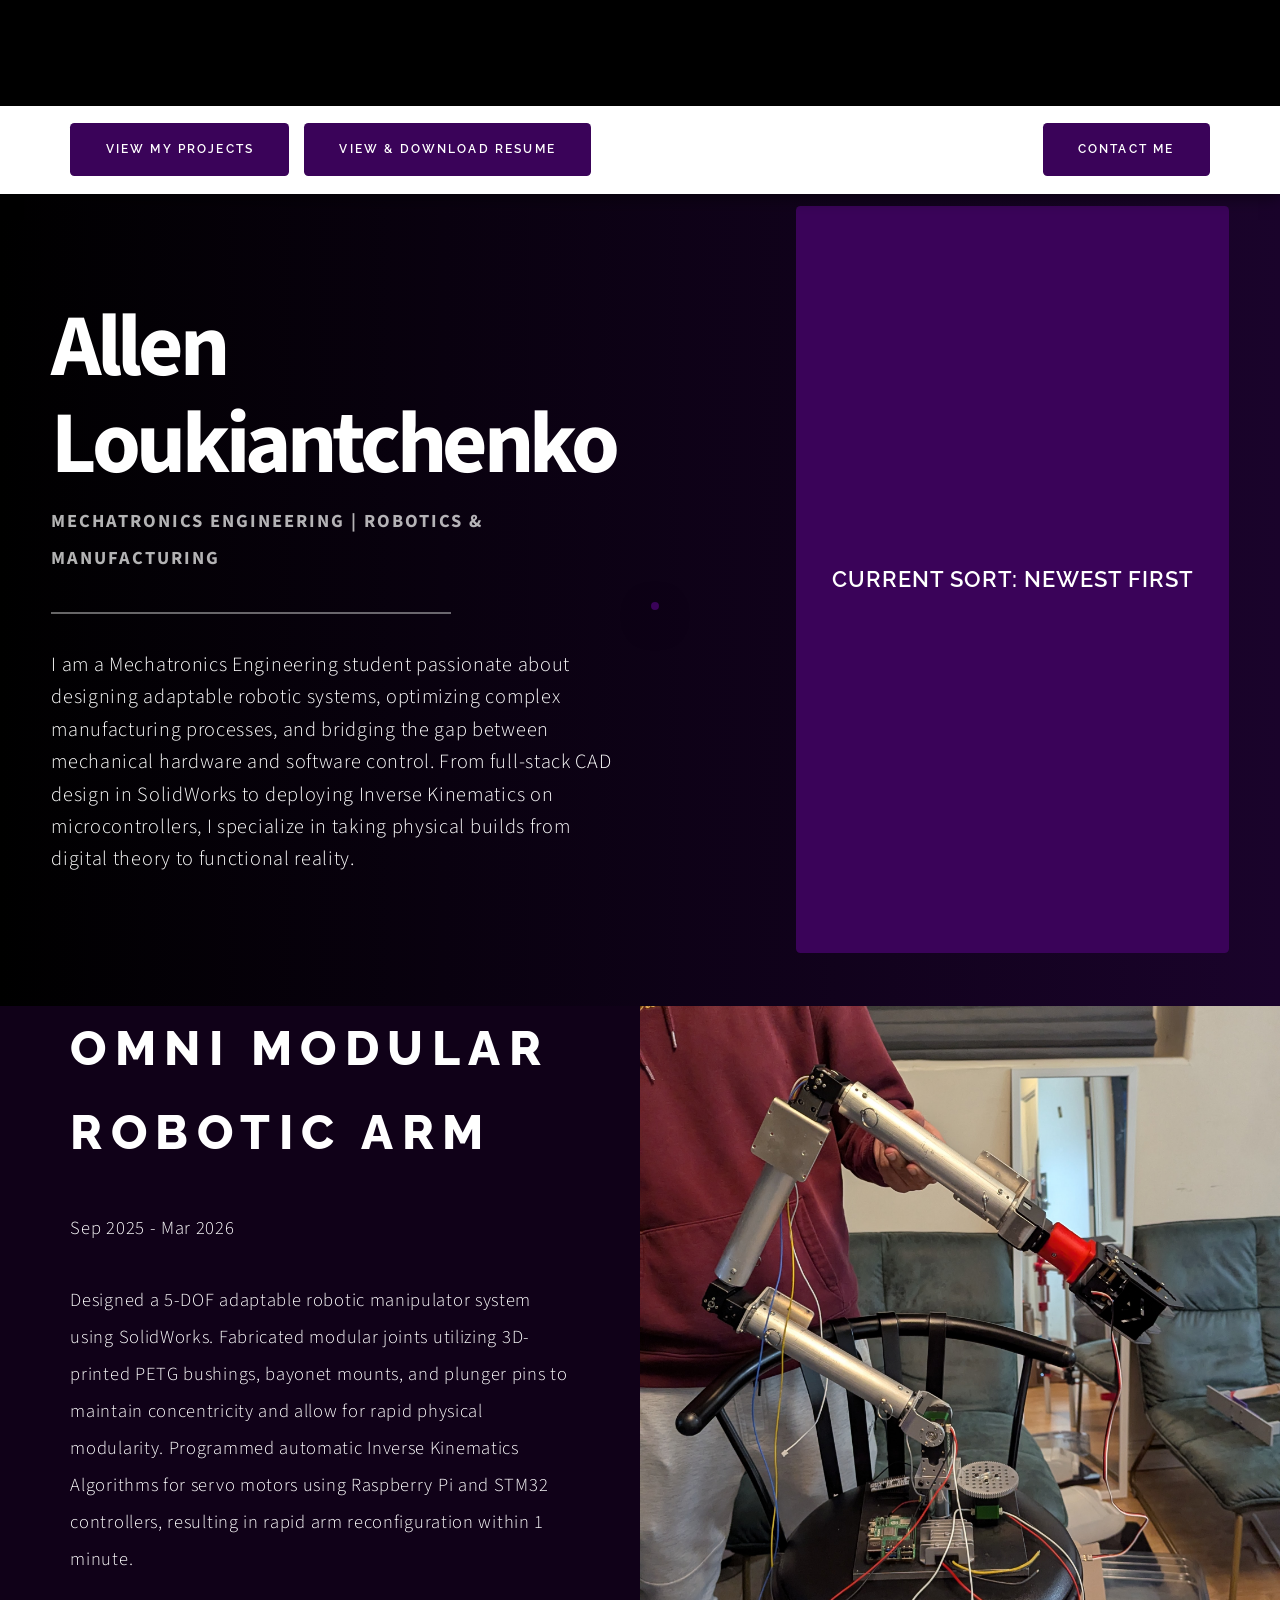
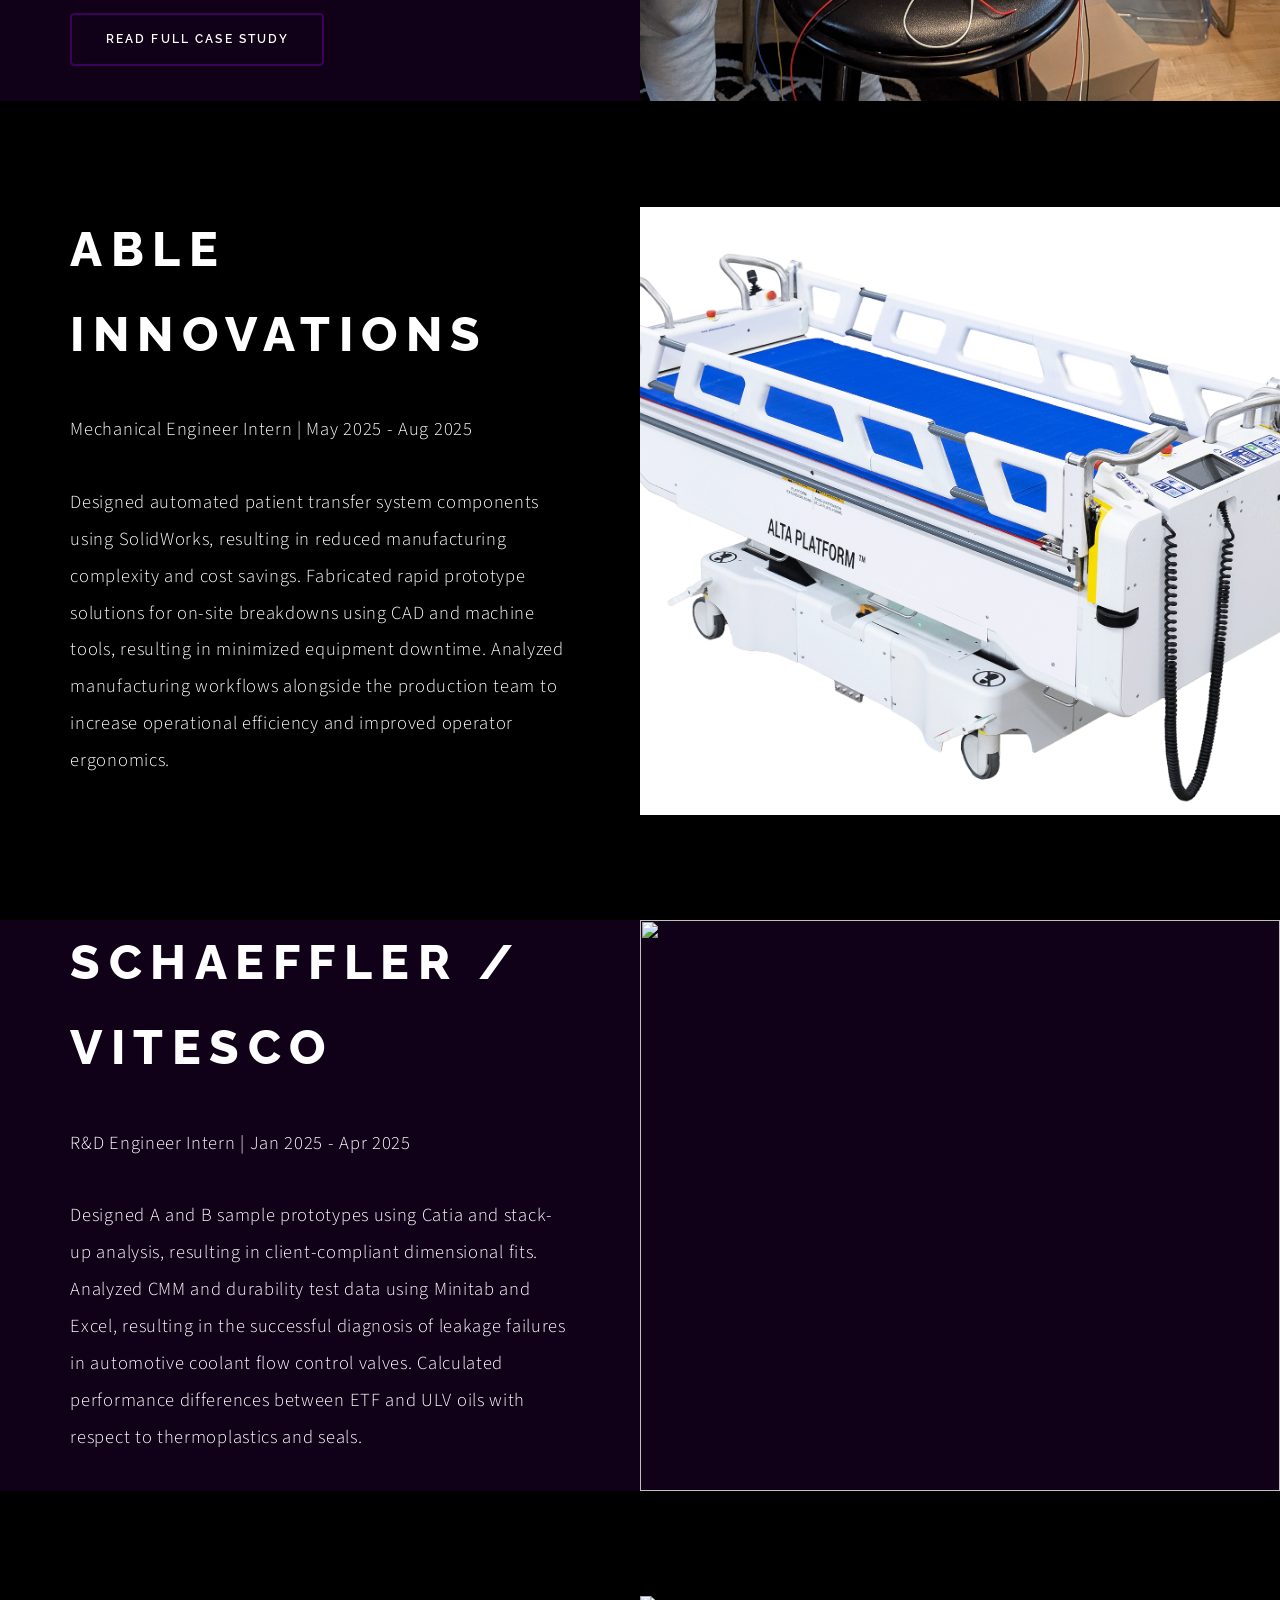
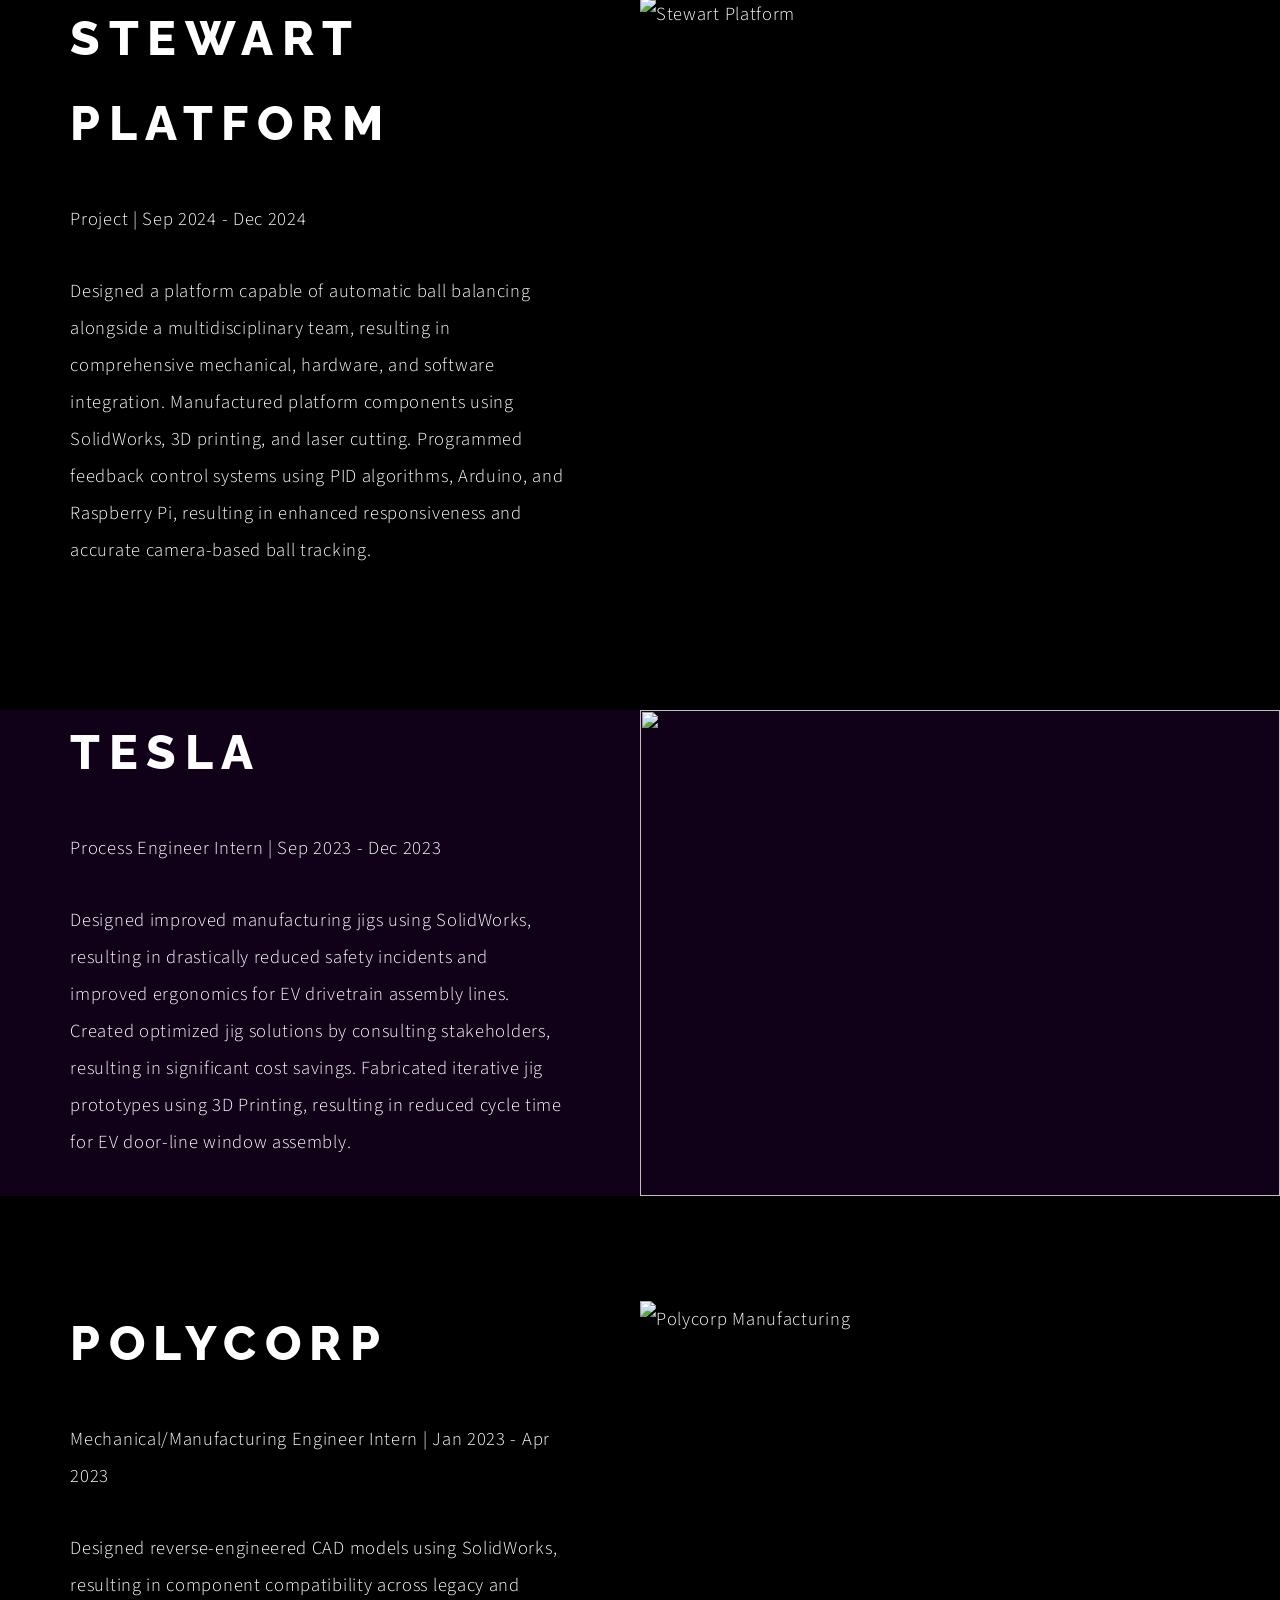
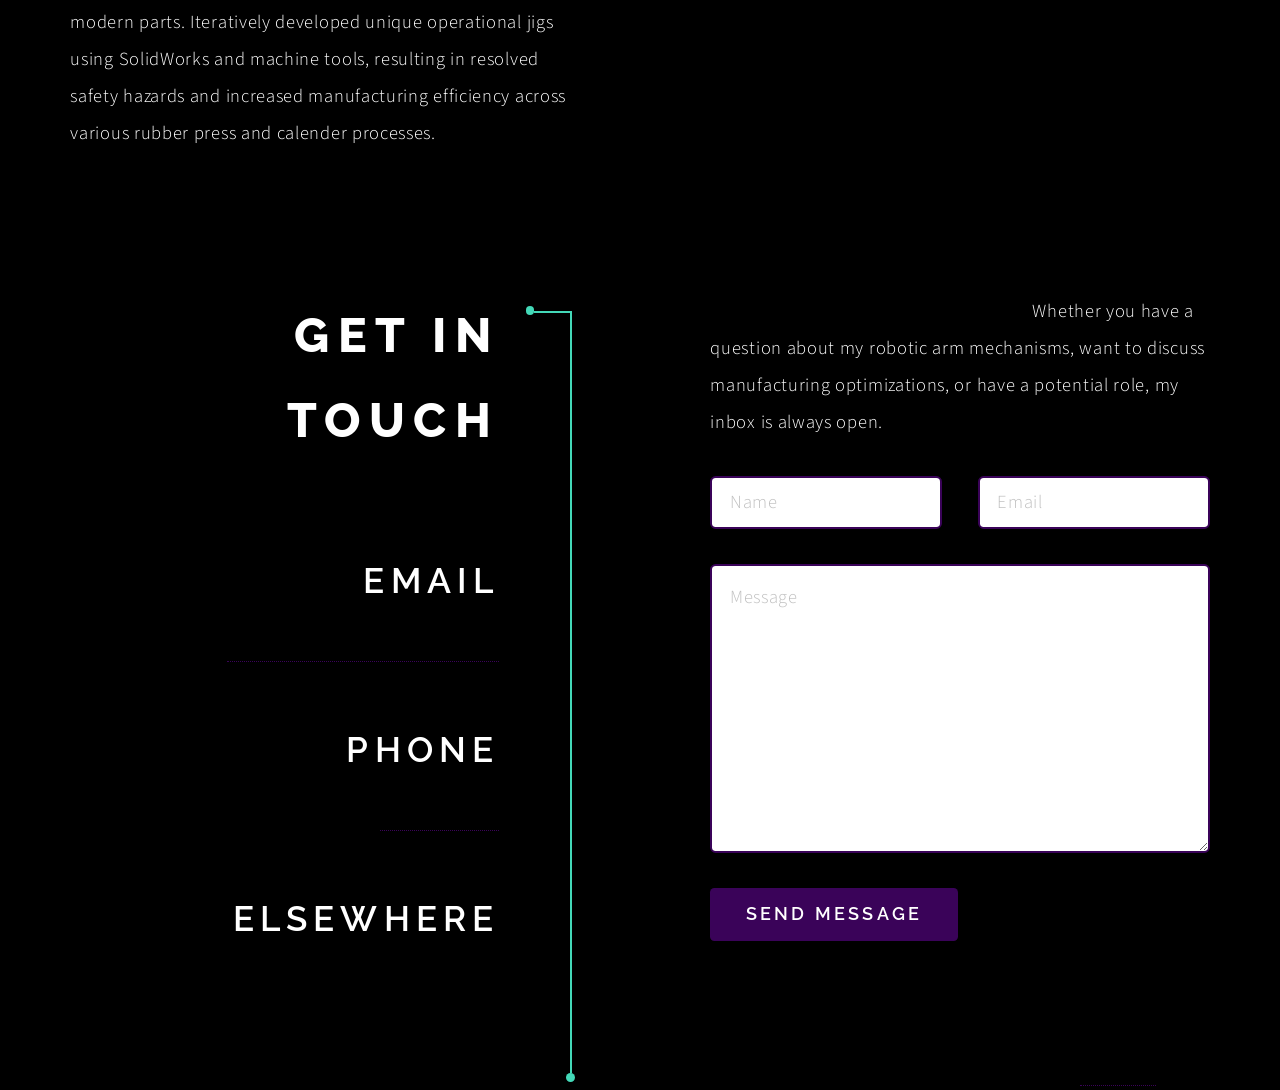
==== index.html @ c9f601cc "Made resume viewer fullscreen and centered" ====
<!DOCTYPE HTML>
<!--
    Paradigm Shift by HTML5 UP
    html5up.net | @ajlkn
    Free for personal and commercial use under the CCA 3.0 license (html5up.net/license)
-->
<html>
    <head>
        <title>Allen Loukiantchenko | Portfolio</title>
        <meta charset="utf-8" />
        <meta name="viewport" content="width=device-width, initial-scale=1, user-scalable=no" />
        <meta name="description" content="" />
        <meta name="keywords" content="" />
        <link rel="stylesheet" href="assets/css/main.css" />
    <style>
    /* =========================================
       CUSTOM BLACK & DARK PURPLE THEME OVERRIDE
       ========================================= */
    
    /* 1. Base Backgrounds & Nuke Global Margins (Fixes the Black Bar) */
    html, body { margin: 0 !important; padding: 0 !important; background-color: #000000 !important; color: #ffffff !important; }
    #wrapper { padding: 0 !important; margin: 0 !important; background-color: transparent !important; }
    
    /* 2. Alternating Section Backgrounds */
    .spotlight.style1, .spotlight.style3, .wrapper.style1 { background-color: #100118 !important; }
    .spotlight.style2, .spotlight.style4, .wrapper.style2 { background-color: #000000 !important; }
    
    /* 3. Text Colors */
    h1, h2, h3, h4, h5, h6, p, span { color: #ffffff !important; }
    
    /* 4. Button & Accent Colors */
    input[type="submit"].primary, button.primary, .button.primary {
        background-color: #3a0359 !important; 
        color: #ffffff !important;
        box-shadow: none !important;
        border-radius: 0.25rem !important;
    }
    .button.primary:hover { background-color: #550580 !important; }
    .button { box-shadow: inset 0 0 0 2px #3a0359 !important; color: #ffffff !important; border-radius: 0.25rem !important; }
    .button:hover { background-color: rgba(58, 3, 89, 0.2) !important; }

    /* 5. Layout and sizing updates */
    html { font-size: 110% !important; }
    body, input, select, textarea { font-size: 1.05rem !important; }
    h1 { font-size: 5rem !important; line-height: 1.1 !important; margin-bottom: 0.5rem !important; }
    h2 { font-size: 2.75rem !important; }
    h3 { font-size: 2rem !important; }

    /* =========================================
       6. THE TEAL LINE NUKE
       ========================================= */
    /* This completely disables the template's hidden grid lines and accent borders */
    *, *::before, *::after { border-color: #3a0359 !important; }
    body::before, body::after, #wrapper::before, #wrapper::after, .intro-wrapper::before, .intro-wrapper::after, .spotlight::before, .spotlight::after { 
        display: none !important; 
        content: none !important; 
    }

    /* =========================================
       7. TOP NAVIGATION BAR
       ========================================= */
    .top-nav {
        position: absolute;
        top: 0 !important;
        left: 0;
        width: 100%;
        background-color: #ffffff !important;
        display: flex;
        justify-content: space-between;
        align-items: center;
        padding: 1rem 4rem;
        z-index: 1000;
        box-shadow: 0 4px 15px rgba(0,0,0,0.5);
    }
    .top-nav .nav-left { display: flex; gap: 15px; }

    /* =========================================
       8. TWO-COLUMN INTRO LAYOUT
       ========================================= */
    .intro-wrapper {
        background: linear-gradient(to right, #000000 0%, #1a032b 100%) !important;
        width: 100%;
        min-height: 100vh;
        display: flex;
        flex-direction: column;
        padding-top: 100px; /* Offsets for the top nav bar */
        position: relative;
    }

    /* Central Container limiting max width */
    .intro-content-row {
        display: flex;
        flex-direction: row;
        width: 100%;
        max-width: 1600px; /* Expanded slightly to give the new image room to breathe */
        margin: 0 auto;
        padding: 4rem 0; /* Vertical breathing room */
        align-items: center;
        justify-content: space-between;
        flex-grow: 1;
    }

    /* Left Side: Text Elements */
    .intro-text {
        flex: 1.2;
        display: flex;
        flex-direction: column;
        align-items: flex-start;
        text-align: left;
        padding-left: 8%; /* Pushes text inward from the left screen edge */
        padding-right: 2rem;
    }
    
    .intro-text .subtitle {
        color: rgba(255, 255, 255, 0.7) !important;
        font-weight: bold;
        letter-spacing: 2px;
        text-transform: uppercase;
        margin-bottom: 2rem;
    }

    .intro-separator {
        width: 100%;
        max-width: 400px;
        border: 0;
        border-top: 2px solid rgba(255, 255, 255, 0.4) !important;
        margin: 0 0 2rem 0;
    }

    .about-blurb {
        color: rgba(255, 255, 255, 0.9) !important;
        font-size: 1.15rem !important;
        line-height: 1.6 !important;
    }

    /* Right Side: Profile Picture */
    .intro-image {
        flex: 1;
        display: flex;
        justify-content: flex-end; /* Anchors the image to the right */
        align-items: center;
        padding-right: 8%; /* Mirrors the text's left padding perfectly */
    }
    
    .intro-image img {
        width: 100%;
        max-width: 460px; /* Increased by ~33% */
        border-radius: 0.25rem !important; /* Matches button corners exactly */
        border: 4px solid #3a0359;
        box-shadow: 0 10px 30px rgba(0,0,0,0.6);
        object-fit: cover;
        aspect-ratio: 1/1; /* Forces the image to crop perfectly square */
    }

    /* Sort Button Container */
    .sort-container {
        display: flex;
        justify-content: flex-end; /* Pushes the button to the right */
        width: 100%;
        max-width: 1600px;
        margin: 0 auto;
        padding: 0 8% 3rem 0; /* Matches the image's 8% right margin to align it vertically */
    }

    /* =========================================
       9. PROJECT IMAGE CONSTRAINT ENGINE
       ========================================= */
    .spotlight.project-item { display: flex !important; align-items: stretch !important; }
    .spotlight.project-item .content {
        flex: 1 1 50% !important; 
        display: flex !important;
        flex-direction: column !important;
        justify-content: center !important;
    }
    .spotlight.project-item .image {
        flex: 1 1 50% !important; 
        position: relative !important;
        padding: 0 !important;
        margin: 0 !important;
    }
    .spotlight.project-item .image img {
        position: absolute !important;
        top: 0 !important;
        left: 0 !important;
        width: 100% !important;
        height: 100% !important;
        object-fit: cover !important; 
        border-radius: 0 !important;
    }

    /* Adjust for mobile screens */
    @media screen and (max-width: 980px) {
        .top-nav { position: relative; flex-direction: column; padding: 1.5rem; gap: 15px; text-align: center;}
        .top-nav .nav-left { flex-direction: column; width: 100%; }
        .top-nav .button { width: 100%; text-align: center; }
        
        .intro-wrapper { padding-top: 20px; }
        .intro-content-row { flex-direction: column; text-align: center; padding: 2rem 5%; }
        .intro-text { align-items: center; text-align: center; padding-left: 0; padding-right: 0; margin-bottom: 3rem; }
        .intro-separator { margin: 0 auto 2rem auto; }
        
        .intro-image { justify-content: center; padding-right: 0; }
        .intro-image img { max-width: 300px; } /* Scales down for mobile */
        
        .sort-container { justify-content: center; padding: 0 0 3rem 0; }
        
        .spotlight.project-item { flex-direction: column !important; }
        .spotlight.project-item .image { min-height: 350px !important; }
    }
</style>
    </head>
    <body class="is-preload">

        <!-- Wrapper -->
            <div id="wrapper">

<!-- ==============================================
     TOP NAVIGATION BAR
     ============================================== -->
    <nav class="top-nav">
        <div class="nav-left">
            <a href="#projects" class="button primary scrolly">View My Projects</a>
            <a href="resume.html" class="button primary">View & Download Resume</a>
        </div>
        <div class="nav-right">
            <a href="#contact" class="button primary scrolly">Contact Me</a>
        </div>
    </nav>

<!-- ==============================================
     UNIFIED INTRO SECTION (2-Column Layout)
     ============================================== -->
    <section class="intro-wrapper">
        <div class="intro-content-row">
            
            <!-- Left Column: Text -->
            <div class="intro-text">
                <header>
                    <!-- Stacked names for a cleaner, block-like layout on the left -->
                    <h1><span class="name-first">Allen</span><br><span class="name-last">Loukiantchenko</span></h1>
                    <p class="subtitle">Mechatronics Engineering | Robotics & Manufacturing</p>
                </header>

                <hr class="intro-separator" />

                <div class="about-blurb">
                    <p>I am a Mechatronics Engineering student passionate about designing adaptable robotic systems, optimizing complex manufacturing processes, and bridging the gap between mechanical hardware and software control. From full-stack CAD design in SolidWorks to deploying Inverse Kinematics on microcontrollers, I specialize in taking physical builds from digital theory to functional reality.</p>
                </div>
            </div>

            <!-- Right Column: Picture -->
            <div class="intro-image">
                <!-- IMPORTANT: Rename "profile_picture.jpg" to match your actual file name! -->
                <img src="images/profile_picture.jpg" alt="Allen Loukiantchenko" />
            </div>

        </div>

        <!-- Sort Button Container (Now pushed to the bottom right) -->
        <div class="sort-container">
            <button id="sort-btn" class="button primary" style="font-size: 1.25rem !important; padding: 0.75rem 2rem !important; height: auto !important; line-height: 1.5 !important; letter-spacing: 1px;">Current Sort: Newest First</button>
        </div>
    </section>

<!-- ==============================================
     PROJECT LIST SECTION (All Resume Content Included)
     ============================================== -->
<div id="projects"> 

    <!-- 1. OMNI Capstone Project -->
    <section class="spotlight style1 orient-right content-align-left image-position-center onscroll-image-fade-in project-item">
        <div class="content">
            <h2>OMNI Modular Robotic Arm</h2>
            <p>Sep 2025 - Mar 2026</p>
            <p>Designed a 5-DOF adaptable robotic manipulator system using SolidWorks. Fabricated modular joints utilizing 3D-printed PETG bushings, bayonet mounts, and plunger pins to maintain concentricity and allow for rapid physical modularity. Programmed automatic Inverse Kinematics Algorithms for servo motors using Raspberry Pi and STM32 controllers, resulting in rapid arm reconfiguration within 1 minute.</p>
            <ul class="actions stacked">
                <li><a href="#" class="button">Read Full Case Study</a></li>
            </ul>
        </div>
        <div class="image">
            <img src="images/your_omni_photo.jpg" alt="OMNI Robotic Arm" />
        </div>
    </section>

    <!-- 2. Able Innovations -->
    <section class="spotlight style2 orient-left content-align-left image-position-center onscroll-image-fade-in project-item">
        <div class="content">
            <h2>Able Innovations</h2>
            <p>Mechanical Engineer Intern | May 2025 - Aug 2025</p>
            <p>Designed automated patient transfer system components using SolidWorks, resulting in reduced manufacturing complexity and cost savings. Fabricated rapid prototype solutions for on-site breakdowns using CAD and machine tools, resulting in minimized equipment downtime. Analyzed manufacturing workflows alongside the production team to increase operational efficiency and improved operator ergonomics.</p>
        </div>
        <div class="image">
            <img src="images/able_innovations_photo.jpg" alt="" />
        </div>
    </section>

    <!-- 3. Schaeffler / Vitesco -->
    <section class="spotlight style3 orient-right content-align-left image-position-center onscroll-image-fade-in project-item">
        <div class="content">
            <h2>Schaeffler / Vitesco</h2>
            <p>R&D Engineer Intern | Jan 2025 - Apr 2025</p>
            <p>Designed A and B sample prototypes using Catia and stack-up analysis, resulting in client-compliant dimensional fits. Analyzed CMM and durability test data using Minitab and Excel, resulting in the successful diagnosis of leakage failures in automotive coolant flow control valves. Calculated performance differences between ETF and ULV oils with respect to thermoplastics and seals.</p>
        </div>
        <div class="image">
            <img src="images/pic03.jpg" alt="" />
        </div>
    </section>

    <!-- 4. Stewart Platform -->
    <section class="spotlight style4 orient-left content-align-left image-position-center onscroll-image-fade-in project-item">
        <div class="content">
            <h2>Stewart Platform</h2>
            <p>Project | Sep 2024 - Dec 2024</p>
            <p>Designed a platform capable of automatic ball balancing alongside a multidisciplinary team, resulting in comprehensive mechanical, hardware, and software integration. Manufactured platform components using SolidWorks, 3D printing, and laser cutting. Programmed feedback control systems using PID algorithms, Arduino, and Raspberry Pi, resulting in enhanced responsiveness and accurate camera-based ball tracking.</p>
        </div>
        <div class="image">
            <img src="images/stewart_platform.jpg" alt="Stewart Platform" />
        </div>
    </section>

    <!-- 5. Tesla -->
    <section class="spotlight style1 orient-right content-align-left image-position-center onscroll-image-fade-in project-item">
        <div class="content">
            <h2>Tesla</h2>
            <p>Process Engineer Intern | Sep 2023 - Dec 2023</p>
            <p>Designed improved manufacturing jigs using SolidWorks, resulting in drastically reduced safety incidents and improved ergonomics for EV drivetrain assembly lines. Created optimized jig solutions by consulting stakeholders, resulting in significant cost savings. Fabricated iterative jig prototypes using 3D Printing, resulting in reduced cycle time for EV door-line window assembly.</p>
        </div>
        <div class="image">
            <img src="images/pic04.jpg" alt="" />
        </div>
    </section>
    
    <!-- 6. Polycorp -->
    <section class="spotlight style2 orient-left content-align-left image-position-center onscroll-image-fade-in project-item">
        <div class="content">
            <h2>Polycorp</h2>
            <p>Mechanical/Manufacturing Engineer Intern | Jan 2023 - Apr 2023</p>
            <p>Designed reverse-engineered CAD models using SolidWorks, resulting in component compatibility across legacy and modern parts. Iteratively developed unique operational jigs using SolidWorks and machine tools, resulting in resolved safety hazards and increased manufacturing efficiency across various rubber press and calender processes.</p>
        </div>
        <div class="image">
            <img src="images/polycorp.jpg" alt="Polycorp Manufacturing" />
        </div>
    </section>

</div> <!-- End of Project List -->

<!-- ==============================================
     CONTACT SECTION
     ============================================== -->
    <!-- Anchor tag for the 'Contact Me' nav button -->
    <section id="contact">
        <header>
            <h2>Get in touch</h2>
        </header>
        <div class="content">
            <p><strong>Available for Fall 2026 Opportunities.</strong> Whether you have a question about my robotic arm mechanisms, want to discuss manufacturing optimizations, or have a potential role, my inbox is always open.</p>
            <form>
                <div class="fields">
                    <div class="field half">
                        <input type="text" name="name" id="name" placeholder="Name" />
                    </div>
                    <div class="field half">
                        <input type="email" name="email" id="email" placeholder="Email" />
                    </div>
                    <div class="field">
                        <textarea name="message" id="message" placeholder="Message" rows="7"></textarea>
                    </div>
                </div>
                <ul class="actions">
                    <li><input type="submit" value="Send Message" class="button primary" /></li>
                </ul>
            </form>
        </div>
        <footer>
            <ul class="items">
                <li>
                    <h3>Email</h3>
                    <a href="mailto:allen.loukiantchenko@gmail.com">allen.loukiantchenko@gmail.com</a>
                </li>
                <li>
                    <h3>Phone</h3>
                    <a href="tel:6479496867">(647) 949-6867</a>
                </li>
                <li>
                    <h3>Elsewhere</h3>
                    <ul class="icons">
                        <li><a href="#" class="icon brands fa-linkedin-in"><span class="label">LinkedIn</span></a></li>
                        <li><a href="#" class="icon brands fa-github"><span class="label">GitHub</span></a></li>
                    </ul>
                </li>
            </ul>
        </footer>
    </section>

<!-- Copyright -->
    <div class="copyright">&copy; Allen Loukiantchenko. Design adapted from: <a href="https://html5up.net">HTML5 UP</a>.</div>

</div> <!-- End of Wrapper -->

<!-- Scripts -->
    <script src="assets/js/jquery.min.js"></script>
    <script src="assets/js/jquery.scrolly.min.js"></script>
    <script src="assets/js/browser.min.js"></script>
    <script src="assets/js/breakpoints.min.js"></script>
    <script src="assets/js/util.js"></script>
    <script src="assets/js/main.js"></script>
    
    <!-- Custom Sorting Engine -->
    <script>
        // The HTML list defaults to Newest -> Oldest. 
        let isNewestFirst = true;
        
        document.getElementById('sort-btn').addEventListener('click', function(e) {
            e.preventDefault();
            isNewestFirst = !isNewestFirst;
            
            // Updates text to reflect the NEW state the user is looking at
            this.innerText = isNewestFirst ? "Current Sort: Newest First" : "Current Sort: Oldest First";

            const list = document.getElementById('projects');
            const projectsArray = Array.from(list.getElementsByClassName('project-item'));

            // Reverse the array order
            projectsArray.reverse();

            // Re-append to DOM and fix the alternating zig-zag layout classes
            projectsArray.forEach((proj, index) => {
                // Strip old orientation classes
                proj.classList.remove('orient-right', 'orient-left', 'style1', 'style2', 'style3', 'style4');
                
                // Apply new orientation classes dynamically based on their new position
                if (index % 2 === 0) {
                    proj.classList.add('orient-right', 'style' + ((index % 3) + 1));
                } else {
                    proj.classList.add('orient-left', 'style' + ((index % 3) + 1));
                }
                
                list.appendChild(proj);
            });
        });
    </script>

    </body>
</html>
---- assets/css/main.css ----
@import url(fontawesome-all.min.css);
@import url("https://fonts.googleapis.com/css?family=Source+Sans+Pro:300,600,700,300i,600i,700i|Raleway:600,800");

/*
	Paradigm Shift by HTML5 UP
	html5up.net | @ajlkn
	Free for personal and commercial use under the CCA 3.0 license (html5up.net/license)
*/

html, body, div, span, applet, object,
iframe, h1, h2, h3, h4, h5, h6, p, blockquote,
pre, a, abbr, acronym, address, big, cite,
code, del, dfn, em, img, ins, kbd, q, s, samp,
small, strike, strong, sub, sup, tt, var, b,
u, i, center, dl, dt, dd, ol, ul, li, fieldset,
form, label, legend, table, caption, tbody,
tfoot, thead, tr, th, td, article, aside,
canvas, details, embed, figure, figcaption,
footer, header, hgroup, menu, nav, output, ruby,
section, summary, time, mark, audio, video {
	margin: 0;
	padding: 0;
	border: 0;
	font-size: 100%;
	font: inherit;
	vertical-align: baseline;}

article, aside, details, figcaption, figure,
footer, header, hgroup, menu, nav, section {
	display: block;}

body {
	line-height: 1;
}

ol, ul {
	list-style: none;
}

blockquote, q {
	quotes: none;
}

	blockquote:before, blockquote:after, q:before, q:after {
		content: '';
		content: none;
	}

table {
	border-collapse: collapse;
	border-spacing: 0;
}

body {
	-webkit-text-size-adjust: none;
}

mark {
	background-color: transparent;
	color: inherit;
}

input::-moz-focus-inner {
	border: 0;
	padding: 0;
}

input, select, textarea {
	-moz-appearance: none;
	-webkit-appearance: none;
	-ms-appearance: none;
	appearance: none;
}

/* Basic */

	@-ms-viewport {
		width: device-width;
	}

	body {
		-ms-overflow-style: scrollbar;
	}

	@media screen and (max-width: 480px) {

		html, body {
			min-width: 320px;
		}

	}

	html {
		box-sizing: border-box;
	}

	*, *:before, *:after {
		box-sizing: inherit;
	}

	html {
		overflow-x: hidden;
	}

	body {
		background: #ffffff;
		overflow-x: hidden;
	}

		body.is-preload *, body.is-preload *:before, body.is-preload *:after {
			-moz-animation: none !important;
			-webkit-animation: none !important;
			-ms-animation: none !important;
			animation: none !important;
			-moz-transition: none !important;
			-webkit-transition: none !important;
			-ms-transition: none !important;
			transition: none !important;
		}

/* Typography */

	html {
		font-size: 19pt;
	}

		@media screen and (max-width: 1920px) {

			html {
				font-size: 14pt;
			}

		}

		@media screen and (max-width: 1152px) {

			html {
				font-size: 14pt;
			}

		}

		@media screen and (max-width: 736px) {

			html {
				font-size: 12pt;
			}

		}

		@media screen and (max-width: 480px) {

			html {
				font-size: 11pt;
			}

		}

	body {
		background-color: #ffffff;
		color: #000000;
	}

	body, input, select, textarea {
		color: #000000;
		font-family: "Source Sans Pro", Helvetica, sans-serif;
		font-size: 1rem;
		font-weight: 300;
		letter-spacing: 0.0375em;
		line-height: 2;
	}

	a {
		-moz-transition: border-bottom-color 0.25s ease-in-out;
		-webkit-transition: border-bottom-color 0.25s ease-in-out;
		-ms-transition: border-bottom-color 0.25s ease-in-out;
		transition: border-bottom-color 0.25s ease-in-out;
		text-decoration: none;
		color: #000000;
		border-bottom: dotted 1px;
	}

		a:hover {
			text-decoration: none;
			border-bottom-color: transparent;
		}

	strong, b {
		font-weight: 600;
		color: #000000;
	}

	em, i {
		font-style: italic;
	}

	p {
		margin: 0 0 2rem 0;
	}

	h1, h2, h3, h4, h5, h6 {
		color: #000000;
		font-family: "Raleway", Helvetica, sans-serif;
		font-weight: 600;
		letter-spacing: 0.175em;
		line-height: 1.75;
		margin: 0 0 1.5rem 0;
		text-transform: uppercase;
	}

		h1 a, h2 a, h3 a, h4 a, h5 a, h6 a {
			color: inherit;
			text-decoration: none;
		}

	h1 {
		font-family: "Source Sans Pro", Helvetica, sans-serif;
		font-size: 5rem;
		font-weight: 700;
		letter-spacing: -0.05em;
		line-height: 1.1;
		margin: 0 0 1.5rem 0;
		text-transform: none;
	}

	h2 {
		font-size: 1.25rem;
		font-weight: 800;
		margin: 0 0 2rem 0;
	}

	h3 {
		font-size: 0.875rem;
	}

	h4 {
		font-size: 0.875rem;
	}

	h5 {
		font-size: 0.75rem;
	}

	h6 {
		font-size: 0.625rem;
	}

	@media screen and (max-width: 736px) {

		h1 {
			font-size: 4.5rem;
			line-height: 1.1;
		}

		h2 {
			font-size: 1.25rem;
			line-height: 1.7;
		}

		h3 {
			font-size: 0.9rem;
		}

		h4 {
			font-size: 0.75rem;
		}

		h5 {
			font-size: 0.675rem;
		}

	}

	@media screen and (max-width: 360px) {

		h1 {
			font-size: 3.75rem;
		}

		h2 {
			font-size: 1.125rem;
		}

		h3 {
			font-size: 0.8rem;
		}

		h4 {
			font-size: 0.675rem;
		}

		h5 {
			font-size: 0.675rem;
		}

	}

	sub {
		font-size: 0.8rem;
		position: relative;
		top: 0.5rem;
	}

	sup {
		font-size: 0.8rem;
		position: relative;
		top: -0.5rem;
	}

	blockquote {
		border-left: solid 0.5rem rgba(144, 144, 144, 0.25);
		font-style: italic;
		margin: 0 0 2rem 0;
		padding: 1rem 0 1rem 2rem;
	}

	code {
		background: rgba(144, 144, 144, 0.1);
		border-radius: 0.325rem;
		font-family: "Courier New", monospace;
		font-size: 0.9rem;
		margin: 0 0.25rem;
		padding: 0.25rem 0.65rem;
	}

	pre {
		-webkit-overflow-scrolling: touch;
		font-family: "Courier New", monospace;
		font-size: 0.9rem;
		margin: 0 0 2rem 0;
		width: 100%;
	}

		pre code {
			display: block;
			line-height: 1.75;
			padding: 1rem 1.5rem;
			overflow-x: auto;
		}

	hr {
		border: 0;
		border-bottom: solid 2px rgba(144, 144, 144, 0.25);
		margin: 3rem 0;
	}

		hr.major {
			margin: 5rem 0;
		}

		@media screen and (max-width: 736px) {

			hr.major {
				margin: 3rem 0;
			}

		}

/* Row */

	.row {
		display: flex;
		flex-wrap: wrap;
		box-sizing: border-box;
		align-items: stretch;
	}

		.row > * {
			box-sizing: border-box;
		}

		.row.gtr-uniform > * > :last-child {
			margin-bottom: 0;
		}

		.row.aln-left {
			justify-content: flex-start;
		}

		.row.aln-center {
			justify-content: center;
		}

		.row.aln-right {
			justify-content: flex-end;
		}

		.row.aln-top {
			align-items: flex-start;
		}

		.row.aln-middle {
			align-items: center;
		}

		.row.aln-bottom {
			align-items: flex-end;
		}

		.row > .imp {
			order: -1;
		}

		.row > .col-1 {
			width: 8.33333%;
		}

		.row > .off-1 {
			margin-left: 8.33333%;
		}

		.row > .col-2 {
			width: 16.66667%;
		}

		.row > .off-2 {
			margin-left: 16.66667%;
		}

		.row > .col-3 {
			width: 25%;
		}

		.row > .off-3 {
			margin-left: 25%;
		}

		.row > .col-4 {
			width: 33.33333%;
		}

		.row > .off-4 {
			margin-left: 33.33333%;
		}

		.row > .col-5 {
			width: 41.66667%;
		}

		.row > .off-5 {
			margin-left: 41.66667%;
		}

		.row > .col-6 {
			width: 50%;
		}

		.row > .off-6 {
			margin-left: 50%;
		}

		.row > .col-7 {
			width: 58.33333%;
		}

		.row > .off-7 {
			margin-left: 58.33333%;
		}

		.row > .col-8 {
			width: 66.66667%;
		}

		.row > .off-8 {
			margin-left: 66.66667%;
		}

		.row > .col-9 {
			width: 75%;
		}

		.row > .off-9 {
			margin-left: 75%;
		}

		.row > .col-10 {
			width: 83.33333%;
		}

		.row > .off-10 {
			margin-left: 83.33333%;
		}

		.row > .col-11 {
			width: 91.66667%;
		}

		.row > .off-11 {
			margin-left: 91.66667%;
		}

		.row > .col-12 {
			width: 100%;
		}

		.row > .off-12 {
			margin-left: 100%;
		}

		.row.gtr-0 {
			margin-top: 0;
			margin-left: 0rem;
		}

			.row.gtr-0 > * {
				padding: 0 0 0 0rem;
			}

			.row.gtr-0.gtr-uniform {
				margin-top: 0rem;
			}

				.row.gtr-0.gtr-uniform > * {
					padding-top: 0rem;
				}

		.row.gtr-25 {
			margin-top: 0;
			margin-left: -0.5rem;
		}

			.row.gtr-25 > * {
				padding: 0 0 0 0.5rem;
			}

			.row.gtr-25.gtr-uniform {
				margin-top: -0.5rem;
			}

				.row.gtr-25.gtr-uniform > * {
					padding-top: 0.5rem;
				}

		.row.gtr-50 {
			margin-top: 0;
			margin-left: -1rem;
		}

			.row.gtr-50 > * {
				padding: 0 0 0 1rem;
			}

			.row.gtr-50.gtr-uniform {
				margin-top: -1rem;
			}

				.row.gtr-50.gtr-uniform > * {
					padding-top: 1rem;
				}

		.row {
			margin-top: 0;
			margin-left: -2rem;
		}

			.row > * {
				padding: 0 0 0 2rem;
			}

			.row.gtr-uniform {
				margin-top: -2rem;
			}

				.row.gtr-uniform > * {
					padding-top: 2rem;
				}

		.row.gtr-150 {
			margin-top: 0;
			margin-left: -3rem;
		}

			.row.gtr-150 > * {
				padding: 0 0 0 3rem;
			}

			.row.gtr-150.gtr-uniform {
				margin-top: -3rem;
			}

				.row.gtr-150.gtr-uniform > * {
					padding-top: 3rem;
				}

		.row.gtr-200 {
			margin-top: 0;
			margin-left: -4rem;
		}

			.row.gtr-200 > * {
				padding: 0 0 0 4rem;
			}

			.row.gtr-200.gtr-uniform {
				margin-top: -4rem;
			}

				.row.gtr-200.gtr-uniform > * {
					padding-top: 4rem;
				}

		@media screen and (max-width: 1920px) {

			.row {
				display: flex;
				flex-wrap: wrap;
				box-sizing: border-box;
				align-items: stretch;
			}

				.row > * {
					box-sizing: border-box;
				}

				.row.gtr-uniform > * > :last-child {
					margin-bottom: 0;
				}

				.row.aln-left {
					justify-content: flex-start;
				}

				.row.aln-center {
					justify-content: center;
				}

				.row.aln-right {
					justify-content: flex-end;
				}

				.row.aln-top {
					align-items: flex-start;
				}

				.row.aln-middle {
					align-items: center;
				}

				.row.aln-bottom {
					align-items: flex-end;
				}

				.row > .imp-xlarge {
					order: -1;
				}

				.row > .col-1-xlarge {
					width: 8.33333%;
				}

				.row > .off-1-xlarge {
					margin-left: 8.33333%;
				}

				.row > .col-2-xlarge {
					width: 16.66667%;
				}

				.row > .off-2-xlarge {
					margin-left: 16.66667%;
				}

				.row > .col-3-xlarge {
					width: 25%;
				}

				.row > .off-3-xlarge {
					margin-left: 25%;
				}

				.row > .col-4-xlarge {
					width: 33.33333%;
				}

				.row > .off-4-xlarge {
					margin-left: 33.33333%;
				}

				.row > .col-5-xlarge {
					width: 41.66667%;
				}

				.row > .off-5-xlarge {
					margin-left: 41.66667%;
				}

				.row > .col-6-xlarge {
					width: 50%;
				}

				.row > .off-6-xlarge {
					margin-left: 50%;
				}

				.row > .col-7-xlarge {
					width: 58.33333%;
				}

				.row > .off-7-xlarge {
					margin-left: 58.33333%;
				}

				.row > .col-8-xlarge {
					width: 66.66667%;
				}

				.row > .off-8-xlarge {
					margin-left: 66.66667%;
				}

				.row > .col-9-xlarge {
					width: 75%;
				}

				.row > .off-9-xlarge {
					margin-left: 75%;
				}

				.row > .col-10-xlarge {
					width: 83.33333%;
				}

				.row > .off-10-xlarge {
					margin-left: 83.33333%;
				}

				.row > .col-11-xlarge {
					width: 91.66667%;
				}

				.row > .off-11-xlarge {
					margin-left: 91.66667%;
				}

				.row > .col-12-xlarge {
					width: 100%;
				}

				.row > .off-12-xlarge {
					margin-left: 100%;
				}

				.row.gtr-0 {
					margin-top: 0;
					margin-left: 0rem;
				}

					.row.gtr-0 > * {
						padding: 0 0 0 0rem;
					}

					.row.gtr-0.gtr-uniform {
						margin-top: 0rem;
					}

						.row.gtr-0.gtr-uniform > * {
							padding-top: 0rem;
						}

				.row.gtr-25 {
					margin-top: 0;
					margin-left: -0.5rem;
				}

					.row.gtr-25 > * {
						padding: 0 0 0 0.5rem;
					}

					.row.gtr-25.gtr-uniform {
						margin-top: -0.5rem;
					}

						.row.gtr-25.gtr-uniform > * {
							padding-top: 0.5rem;
						}

				.row.gtr-50 {
					margin-top: 0;
					margin-left: -1rem;
				}

					.row.gtr-50 > * {
						padding: 0 0 0 1rem;
					}

					.row.gtr-50.gtr-uniform {
						margin-top: -1rem;
					}

						.row.gtr-50.gtr-uniform > * {
							padding-top: 1rem;
						}

				.row {
					margin-top: 0;
					margin-left: -2rem;
				}

					.row > * {
						padding: 0 0 0 2rem;
					}

					.row.gtr-uniform {
						margin-top: -2rem;
					}

						.row.gtr-uniform > * {
							padding-top: 2rem;
						}

				.row.gtr-150 {
					margin-top: 0;
					margin-left: -3rem;
				}

					.row.gtr-150 > * {
						padding: 0 0 0 3rem;
					}

					.row.gtr-150.gtr-uniform {
						margin-top: -3rem;
					}

						.row.gtr-150.gtr-uniform > * {
							padding-top: 3rem;
						}

				.row.gtr-200 {
					margin-top: 0;
					margin-left: -4rem;
				}

					.row.gtr-200 > * {
						padding: 0 0 0 4rem;
					}

					.row.gtr-200.gtr-uniform {
						margin-top: -4rem;
					}

						.row.gtr-200.gtr-uniform > * {
							padding-top: 4rem;
						}

		}

		@media screen and (max-width: 1280px) {

			.row {
				display: flex;
				flex-wrap: wrap;
				box-sizing: border-box;
				align-items: stretch;
			}

				.row > * {
					box-sizing: border-box;
				}

				.row.gtr-uniform > * > :last-child {
					margin-bottom: 0;
				}

				.row.aln-left {
					justify-content: flex-start;
				}

				.row.aln-center {
					justify-content: center;
				}

				.row.aln-right {
					justify-content: flex-end;
				}

				.row.aln-top {
					align-items: flex-start;
				}

				.row.aln-middle {
					align-items: center;
				}

				.row.aln-bottom {
					align-items: flex-end;
				}

				.row > .imp-large {
					order: -1;
				}

				.row > .col-1-large {
					width: 8.33333%;
				}

				.row > .off-1-large {
					margin-left: 8.33333%;
				}

				.row > .col-2-large {
					width: 16.66667%;
				}

				.row > .off-2-large {
					margin-left: 16.66667%;
				}

				.row > .col-3-large {
					width: 25%;
				}

				.row > .off-3-large {
					margin-left: 25%;
				}

				.row > .col-4-large {
					width: 33.33333%;
				}

				.row > .off-4-large {
					margin-left: 33.33333%;
				}

				.row > .col-5-large {
					width: 41.66667%;
				}

				.row > .off-5-large {
					margin-left: 41.66667%;
				}

				.row > .col-6-large {
					width: 50%;
				}

				.row > .off-6-large {
					margin-left: 50%;
				}

				.row > .col-7-large {
					width: 58.33333%;
				}

				.row > .off-7-large {
					margin-left: 58.33333%;
				}

				.row > .col-8-large {
					width: 66.66667%;
				}

				.row > .off-8-large {
					margin-left: 66.66667%;
				}

				.row > .col-9-large {
					width: 75%;
				}

				.row > .off-9-large {
					margin-left: 75%;
				}

				.row > .col-10-large {
					width: 83.33333%;
				}

				.row > .off-10-large {
					margin-left: 83.33333%;
				}

				.row > .col-11-large {
					width: 91.66667%;
				}

				.row > .off-11-large {
					margin-left: 91.66667%;
				}

				.row > .col-12-large {
					width: 100%;
				}

				.row > .off-12-large {
					margin-left: 100%;
				}

				.row.gtr-0 {
					margin-top: 0;
					margin-left: 0rem;
				}

					.row.gtr-0 > * {
						padding: 0 0 0 0rem;
					}

					.row.gtr-0.gtr-uniform {
						margin-top: 0rem;
					}

						.row.gtr-0.gtr-uniform > * {
							padding-top: 0rem;
						}

				.row.gtr-25 {
					margin-top: 0;
					margin-left: -0.375rem;
				}

					.row.gtr-25 > * {
						padding: 0 0 0 0.375rem;
					}

					.row.gtr-25.gtr-uniform {
						margin-top: -0.375rem;
					}

						.row.gtr-25.gtr-uniform > * {
							padding-top: 0.375rem;
						}

				.row.gtr-50 {
					margin-top: 0;
					margin-left: -0.75rem;
				}

					.row.gtr-50 > * {
						padding: 0 0 0 0.75rem;
					}

					.row.gtr-50.gtr-uniform {
						margin-top: -0.75rem;
					}

						.row.gtr-50.gtr-uniform > * {
							padding-top: 0.75rem;
						}

				.row {
					margin-top: 0;
					margin-left: -1.5rem;
				}

					.row > * {
						padding: 0 0 0 1.5rem;
					}

					.row.gtr-uniform {
						margin-top: -1.5rem;
					}

						.row.gtr-uniform > * {
							padding-top: 1.5rem;
						}

				.row.gtr-150 {
					margin-top: 0;
					margin-left: -2.25rem;
				}

					.row.gtr-150 > * {
						padding: 0 0 0 2.25rem;
					}

					.row.gtr-150.gtr-uniform {
						margin-top: -2.25rem;
					}

						.row.gtr-150.gtr-uniform > * {
							padding-top: 2.25rem;
						}

				.row.gtr-200 {
					margin-top: 0;
					margin-left: -3rem;
				}

					.row.gtr-200 > * {
						padding: 0 0 0 3rem;
					}

					.row.gtr-200.gtr-uniform {
						margin-top: -3rem;
					}

						.row.gtr-200.gtr-uniform > * {
							padding-top: 3rem;
						}

		}

		@media screen and (max-width: 1152px) {

			.row {
				display: flex;
				flex-wrap: wrap;
				box-sizing: border-box;
				align-items: stretch;
			}

				.row > * {
					box-sizing: border-box;
				}

				.row.gtr-uniform > * > :last-child {
					margin-bottom: 0;
				}

				.row.aln-left {
					justify-content: flex-start;
				}

				.row.aln-center {
					justify-content: center;
				}

				.row.aln-right {
					justify-content: flex-end;
				}

				.row.aln-top {
					align-items: flex-start;
				}

				.row.aln-middle {
					align-items: center;
				}

				.row.aln-bottom {
					align-items: flex-end;
				}

				.row > .imp-medium {
					order: -1;
				}

				.row > .col-1-medium {
					width: 8.33333%;
				}

				.row > .off-1-medium {
					margin-left: 8.33333%;
				}

				.row > .col-2-medium {
					width: 16.66667%;
				}

				.row > .off-2-medium {
					margin-left: 16.66667%;
				}

				.row > .col-3-medium {
					width: 25%;
				}

				.row > .off-3-medium {
					margin-left: 25%;
				}

				.row > .col-4-medium {
					width: 33.33333%;
				}

				.row > .off-4-medium {
					margin-left: 33.33333%;
				}

				.row > .col-5-medium {
					width: 41.66667%;
				}

				.row > .off-5-medium {
					margin-left: 41.66667%;
				}

				.row > .col-6-medium {
					width: 50%;
				}

				.row > .off-6-medium {
					margin-left: 50%;
				}

				.row > .col-7-medium {
					width: 58.33333%;
				}

				.row > .off-7-medium {
					margin-left: 58.33333%;
				}

				.row > .col-8-medium {
					width: 66.66667%;
				}

				.row > .off-8-medium {
					margin-left: 66.66667%;
				}

				.row > .col-9-medium {
					width: 75%;
				}

				.row > .off-9-medium {
					margin-left: 75%;
				}

				.row > .col-10-medium {
					width: 83.33333%;
				}

				.row > .off-10-medium {
					margin-left: 83.33333%;
				}

				.row > .col-11-medium {
					width: 91.66667%;
				}

				.row > .off-11-medium {
					margin-left: 91.66667%;
				}

				.row > .col-12-medium {
					width: 100%;
				}

				.row > .off-12-medium {
					margin-left: 100%;
				}

				.row.gtr-0 {
					margin-top: 0;
					margin-left: 0rem;
				}

					.row.gtr-0 > * {
						padding: 0 0 0 0rem;
					}

					.row.gtr-0.gtr-uniform {
						margin-top: 0rem;
					}

						.row.gtr-0.gtr-uniform > * {
							padding-top: 0rem;
						}

				.row.gtr-25 {
					margin-top: 0;
					margin-left: -0.375rem;
				}

					.row.gtr-25 > * {
						padding: 0 0 0 0.375rem;
					}

					.row.gtr-25.gtr-uniform {
						margin-top: -0.375rem;
					}

						.row.gtr-25.gtr-uniform > * {
							padding-top: 0.375rem;
						}

				.row.gtr-50 {
					margin-top: 0;
					margin-left: -0.75rem;
				}

					.row.gtr-50 > * {
						padding: 0 0 0 0.75rem;
					}

					.row.gtr-50.gtr-uniform {
						margin-top: -0.75rem;
					}

						.row.gtr-50.gtr-uniform > * {
							padding-top: 0.75rem;
						}

				.row {
					margin-top: 0;
					margin-left: -1.5rem;
				}

					.row > * {
						padding: 0 0 0 1.5rem;
					}

					.row.gtr-uniform {
						margin-top: -1.5rem;
					}

						.row.gtr-uniform > * {
							padding-top: 1.5rem;
						}

				.row.gtr-150 {
					margin-top: 0;
					margin-left: -2.25rem;
				}

					.row.gtr-150 > * {
						padding: 0 0 0 2.25rem;
					}

					.row.gtr-150.gtr-uniform {
						margin-top: -2.25rem;
					}

						.row.gtr-150.gtr-uniform > * {
							padding-top: 2.25rem;
						}

				.row.gtr-200 {
					margin-top: 0;
					margin-left: -3rem;
				}

					.row.gtr-200 > * {
						padding: 0 0 0 3rem;
					}

					.row.gtr-200.gtr-uniform {
						margin-top: -3rem;
					}

						.row.gtr-200.gtr-uniform > * {
							padding-top: 3rem;
						}

		}

		@media screen and (max-width: 736px) {

			.row {
				display: flex;
				flex-wrap: wrap;
				box-sizing: border-box;
				align-items: stretch;
			}

				.row > * {
					box-sizing: border-box;
				}

				.row.gtr-uniform > * > :last-child {
					margin-bottom: 0;
				}

				.row.aln-left {
					justify-content: flex-start;
				}

				.row.aln-center {
					justify-content: center;
				}

				.row.aln-right {
					justify-content: flex-end;
				}

				.row.aln-top {
					align-items: flex-start;
				}

				.row.aln-middle {
					align-items: center;
				}

				.row.aln-bottom {
					align-items: flex-end;
				}

				.row > .imp-small {
					order: -1;
				}

				.row > .col-1-small {
					width: 8.33333%;
				}

				.row > .off-1-small {
					margin-left: 8.33333%;
				}

				.row > .col-2-small {
					width: 16.66667%;
				}

				.row > .off-2-small {
					margin-left: 16.66667%;
				}

				.row > .col-3-small {
					width: 25%;
				}

				.row > .off-3-small {
					margin-left: 25%;
				}

				.row > .col-4-small {
					width: 33.33333%;
				}

				.row > .off-4-small {
					margin-left: 33.33333%;
				}

				.row > .col-5-small {
					width: 41.66667%;
				}

				.row > .off-5-small {
					margin-left: 41.66667%;
				}

				.row > .col-6-small {
					width: 50%;
				}

				.row > .off-6-small {
					margin-left: 50%;
				}

				.row > .col-7-small {
					width: 58.33333%;
				}

				.row > .off-7-small {
					margin-left: 58.33333%;
				}

				.row > .col-8-small {
					width: 66.66667%;
				}

				.row > .off-8-small {
					margin-left: 66.66667%;
				}

				.row > .col-9-small {
					width: 75%;
				}

				.row > .off-9-small {
					margin-left: 75%;
				}

				.row > .col-10-small {
					width: 83.33333%;
				}

				.row > .off-10-small {
					margin-left: 83.33333%;
				}

				.row > .col-11-small {
					width: 91.66667%;
				}

				.row > .off-11-small {
					margin-left: 91.66667%;
				}

				.row > .col-12-small {
					width: 100%;
				}

				.row > .off-12-small {
					margin-left: 100%;
				}

				.row.gtr-0 {
					margin-top: 0;
					margin-left: 0rem;
				}

					.row.gtr-0 > * {
						padding: 0 0 0 0rem;
					}

					.row.gtr-0.gtr-uniform {
						margin-top: 0rem;
					}

						.row.gtr-0.gtr-uniform > * {
							padding-top: 0rem;
						}

				.row.gtr-25 {
					margin-top: 0;
					margin-left: -0.3125rem;
				}

					.row.gtr-25 > * {
						padding: 0 0 0 0.3125rem;
					}

					.row.gtr-25.gtr-uniform {
						margin-top: -0.3125rem;
					}

						.row.gtr-25.gtr-uniform > * {
							padding-top: 0.3125rem;
						}

				.row.gtr-50 {
					margin-top: 0;
					margin-left: -0.625rem;
				}

					.row.gtr-50 > * {
						padding: 0 0 0 0.625rem;
					}

					.row.gtr-50.gtr-uniform {
						margin-top: -0.625rem;
					}

						.row.gtr-50.gtr-uniform > * {
							padding-top: 0.625rem;
						}

				.row {
					margin-top: 0;
					margin-left: -1.25rem;
				}

					.row > * {
						padding: 0 0 0 1.25rem;
					}

					.row.gtr-uniform {
						margin-top: -1.25rem;
					}

						.row.gtr-uniform > * {
							padding-top: 1.25rem;
						}

				.row.gtr-150 {
					margin-top: 0;
					margin-left: -1.875rem;
				}

					.row.gtr-150 > * {
						padding: 0 0 0 1.875rem;
					}

					.row.gtr-150.gtr-uniform {
						margin-top: -1.875rem;
					}

						.row.gtr-150.gtr-uniform > * {
							padding-top: 1.875rem;
						}

				.row.gtr-200 {
					margin-top: 0;
					margin-left: -2.5rem;
				}

					.row.gtr-200 > * {
						padding: 0 0 0 2.5rem;
					}

					.row.gtr-200.gtr-uniform {
						margin-top: -2.5rem;
					}

						.row.gtr-200.gtr-uniform > * {
							padding-top: 2.5rem;
						}

		}

		@media screen and (max-width: 480px) {

			.row {
				display: flex;
				flex-wrap: wrap;
				box-sizing: border-box;
				align-items: stretch;
			}

				.row > * {
					box-sizing: border-box;
				}

				.row.gtr-uniform > * > :last-child {
					margin-bottom: 0;
				}

				.row.aln-left {
					justify-content: flex-start;
				}

				.row.aln-center {
					justify-content: center;
				}

				.row.aln-right {
					justify-content: flex-end;
				}

				.row.aln-top {
					align-items: flex-start;
				}

				.row.aln-middle {
					align-items: center;
				}

				.row.aln-bottom {
					align-items: flex-end;
				}

				.row > .imp-xsmall {
					order: -1;
				}

				.row > .col-1-xsmall {
					width: 8.33333%;
				}

				.row > .off-1-xsmall {
					margin-left: 8.33333%;
				}

				.row > .col-2-xsmall {
					width: 16.66667%;
				}

				.row > .off-2-xsmall {
					margin-left: 16.66667%;
				}

				.row > .col-3-xsmall {
					width: 25%;
				}

				.row > .off-3-xsmall {
					margin-left: 25%;
				}

				.row > .col-4-xsmall {
					width: 33.33333%;
				}

				.row > .off-4-xsmall {
					margin-left: 33.33333%;
				}

				.row > .col-5-xsmall {
					width: 41.66667%;
				}

				.row > .off-5-xsmall {
					margin-left: 41.66667%;
				}

				.row > .col-6-xsmall {
					width: 50%;
				}

				.row > .off-6-xsmall {
					margin-left: 50%;
				}

				.row > .col-7-xsmall {
					width: 58.33333%;
				}

				.row > .off-7-xsmall {
					margin-left: 58.33333%;
				}

				.row > .col-8-xsmall {
					width: 66.66667%;
				}

				.row > .off-8-xsmall {
					margin-left: 66.66667%;
				}

				.row > .col-9-xsmall {
					width: 75%;
				}

				.row > .off-9-xsmall {
					margin-left: 75%;
				}

				.row > .col-10-xsmall {
					width: 83.33333%;
				}

				.row > .off-10-xsmall {
					margin-left: 83.33333%;
				}

				.row > .col-11-xsmall {
					width: 91.66667%;
				}

				.row > .off-11-xsmall {
					margin-left: 91.66667%;
				}

				.row > .col-12-xsmall {
					width: 100%;
				}

				.row > .off-12-xsmall {
					margin-left: 100%;
				}

				.row.gtr-0 {
					margin-top: 0;
					margin-left: 0rem;
				}

					.row.gtr-0 > * {
						padding: 0 0 0 0rem;
					}

					.row.gtr-0.gtr-uniform {
						margin-top: 0rem;
					}

						.row.gtr-0.gtr-uniform > * {
							padding-top: 0rem;
						}

				.row.gtr-25 {
					margin-top: 0;
					margin-left: -0.3125rem;
				}

					.row.gtr-25 > * {
						padding: 0 0 0 0.3125rem;
					}

					.row.gtr-25.gtr-uniform {
						margin-top: -0.3125rem;
					}

						.row.gtr-25.gtr-uniform > * {
							padding-top: 0.3125rem;
						}

				.row.gtr-50 {
					margin-top: 0;
					margin-left: -0.625rem;
				}

					.row.gtr-50 > * {
						padding: 0 0 0 0.625rem;
					}

					.row.gtr-50.gtr-uniform {
						margin-top: -0.625rem;
					}

						.row.gtr-50.gtr-uniform > * {
							padding-top: 0.625rem;
						}

				.row {
					margin-top: 0;
					margin-left: -1.25rem;
				}

					.row > * {
						padding: 0 0 0 1.25rem;
					}

					.row.gtr-uniform {
						margin-top: -1.25rem;
					}

						.row.gtr-uniform > * {
							padding-top: 1.25rem;
						}

				.row.gtr-150 {
					margin-top: 0;
					margin-left: -1.875rem;
				}

					.row.gtr-150 > * {
						padding: 0 0 0 1.875rem;
					}

					.row.gtr-150.gtr-uniform {
						margin-top: -1.875rem;
					}

						.row.gtr-150.gtr-uniform > * {
							padding-top: 1.875rem;
						}

				.row.gtr-200 {
					margin-top: 0;
					margin-left: -2.5rem;
				}

					.row.gtr-200 > * {
						padding: 0 0 0 2.5rem;
					}

					.row.gtr-200.gtr-uniform {
						margin-top: -2.5rem;
					}

						.row.gtr-200.gtr-uniform > * {
							padding-top: 2.5rem;
						}

		}

/* Box */

	.box {
		border: solid 2px rgba(144, 144, 144, 0.25);
		border-radius: 0.325rem;
		margin-bottom: 2rem;
		padding: 1.5rem;
	}

		.box > :last-child {
			margin-bottom: 0;
		}

		.box.alt {
			border: 0;
			border-radius: 0;
			padding: 0;
		}

/* Button */

	input[type="submit"],
	input[type="reset"],
	input[type="button"],
	button,
	.button {
		-moz-appearance: none;
		-webkit-appearance: none;
		-ms-appearance: none;
		appearance: none;
		-moz-transition: background-color 0.25s ease-in-out, box-shadow 0.25s ease-in-out, color 0.25s ease-in-out;
		-webkit-transition: background-color 0.25s ease-in-out, box-shadow 0.25s ease-in-out, color 0.25s ease-in-out;
		-ms-transition: background-color 0.25s ease-in-out, box-shadow 0.25s ease-in-out, color 0.25s ease-in-out;
		transition: background-color 0.25s ease-in-out, box-shadow 0.25s ease-in-out, color 0.25s ease-in-out;
		background-color: transparent;
		border-radius: 0.25rem;
		border: 0;
		box-shadow: inset 0 0 0 2px rgba(144, 144, 144, 0.25);
		color: #000000 !important;
		cursor: pointer;
		display: inline-block;
		font-family: "Raleway", Helvetica, sans-serif;
		font-size: 0.7rem;
		font-weight: 600;
		height: 3rem;
		letter-spacing: 0.175em;
		line-height: 3rem;
		padding: 0 2rem;
		text-align: center;
		text-decoration: none;
		text-transform: uppercase;
		white-space: nowrap;
	}

		input[type="submit"]:hover,
		input[type="reset"]:hover,
		input[type="button"]:hover,
		button:hover,
		.button:hover {
			box-shadow: inset 0 0 0 2px #2ee4bb;
			color: #2ee4bb !important;
		}

		input[type="submit"]:active,
		input[type="reset"]:active,
		input[type="button"]:active,
		button:active,
		.button:active {
			background-color: rgba(73, 252, 212, 0.25);
			box-shadow: inset 0 0 0 2px #2ee4bb;
			color: #2ee4bb !important;
		}

		input[type="submit"].small,
		input[type="reset"].small,
		input[type="button"].small,
		button.small,
		.button.small {
			font-size: 0.5rem;
			height: 2.25rem;
			line-height: 2.25rem;
			padding: 0 1.25rem;
		}

		input[type="submit"].large,
		input[type="reset"].large,
		input[type="button"].large,
		button.large,
		.button.large {
			font-size: 0.7rem;
			height: 3.2625rem;
			line-height: 3.2625rem;
			padding: 0 3.25rem;
		}

		input[type="submit"].wide,
		input[type="reset"].wide,
		input[type="button"].wide,
		button.wide,
		.button.wide {
			min-width: 13rem;
		}

		input[type="submit"].icon:before,
		input[type="reset"].icon:before,
		input[type="button"].icon:before,
		button.icon:before,
		.button.icon:before {
			margin-right: 0.5rem;
		}

		input[type="submit"].fit,
		input[type="reset"].fit,
		input[type="button"].fit,
		button.fit,
		.button.fit {
			width: 100%;
		}

		input[type="submit"].disabled, input[type="submit"]:disabled,
		input[type="reset"].disabled,
		input[type="reset"]:disabled,
		input[type="button"].disabled,
		input[type="button"]:disabled,
		button.disabled,
		button:disabled,
		.button.disabled,
		.button:disabled {
			pointer-events: none;
			opacity: 0.25;
		}

		input[type="submit"].primary,
		input[type="reset"].primary,
		input[type="button"].primary,
		button.primary,
		.button.primary {
			background-color: #49fcd4;
			box-shadow: none;
			color: #000000 !important;
		}

			input[type="submit"].primary:hover,
			input[type="reset"].primary:hover,
			input[type="button"].primary:hover,
			button.primary:hover,
			.button.primary:hover {
				background-color: #93ffe7;
			}

			input[type="submit"].primary:active,
			input[type="reset"].primary:active,
			input[type="button"].primary:active,
			button.primary:active,
			.button.primary:active {
				background-color: #44f2cb;
			}

		@media screen and (max-width: 736px) {

			input[type="submit"],
			input[type="reset"],
			input[type="button"],
			button,
			.button {
				font-size: 0.7rem;
				height: 3.3rem;
				line-height: 3.3rem;
			}

				input[type="submit"].large,
				input[type="reset"].large,
				input[type="button"].large,
				button.large,
				.button.large {
					font-size: 0.8rem;
					height: 3.75rem;
					line-height: 3.75rem;
				}

				input[type="submit"].small,
				input[type="reset"].small,
				input[type="button"].small,
				button.small,
				.button.small {
					font-size: 0.6rem;
					height: 3rem;
					line-height: 3rem;
				}

		}

/* Form */

	form {
		margin: 0 0 2rem 0;
	}

		form > :last-child {
			margin-bottom: 0;
		}

		form > .fields {
			display: -moz-flex;
			display: -webkit-flex;
			display: -ms-flex;
			display: flex;
			-moz-flex-wrap: wrap;
			-webkit-flex-wrap: wrap;
			-ms-flex-wrap: wrap;
			flex-wrap: wrap;
			margin: -2rem 0 2rem -2rem;
			width: calc(100% + 4rem);
		}

			form > .fields > .field {
				-moz-flex-grow: 0;
				-webkit-flex-grow: 0;
				-ms-flex-grow: 0;
				flex-grow: 0;
				-moz-flex-shrink: 0;
				-webkit-flex-shrink: 0;
				-ms-flex-shrink: 0;
				flex-shrink: 0;
				padding: 2rem 0 0 2rem;
				width: calc(100% - 2rem);
			}

				form > .fields > .field > :last-child {
					margin-bottom: 0;
				}

				form > .fields > .field.half {
					width: calc(50% - 1rem);
				}

				form > .fields > .field.third {
					width: calc(100%/3 - 0.66667rem);
				}

				form > .fields > .field.quarter {
					width: calc(25% - 0.5rem);
				}

		@media screen and (max-width: 480px) {

			form > .fields {
				margin: -1.5rem 0 2rem -1.5rem;
				width: calc(100% + 3rem);
			}

				form > .fields > .field {
					padding: 1.5rem 0 0 1.5rem;
					width: calc(100% - 1.5rem);
				}

					form > .fields > .field.half {
						width: calc(100% - 1.5rem);
					}

					form > .fields > .field.third {
						width: calc(100% - 1.5rem);
					}

					form > .fields > .field.quarter {
						width: calc(100% - 1.5rem);
					}

		}

	input[type="text"],
	input[type="password"],
	input[type="email"],
	input[type="tel"],
	input[type="search"],
	input[type="url"],
	select,
	textarea {
		-moz-appearance: none;
		-webkit-appearance: none;
		-ms-appearance: none;
		appearance: none;
		border-radius: 0.325rem;
		border: solid 2px rgba(144, 144, 144, 0.25);
		color: inherit;
		display: block;
		outline: 0;
		padding: 0 1rem;
		text-decoration: none;
		width: 100%;
	}

		input[type="text"]:invalid,
		input[type="password"]:invalid,
		input[type="email"]:invalid,
		input[type="tel"]:invalid,
		input[type="search"]:invalid,
		input[type="url"]:invalid,
		select:invalid,
		textarea:invalid {
			box-shadow: none;
		}

		input[type="text"]:focus,
		input[type="password"]:focus,
		input[type="email"]:focus,
		input[type="tel"]:focus,
		input[type="search"]:focus,
		input[type="url"]:focus,
		select:focus,
		textarea:focus {
			border-color: #2ee4bb;
		}

	label {
		color: #000000;
		display: block;
		font-family: "Raleway", Helvetica, sans-serif;
		font-size: 0.75rem;
		font-weight: 600;
		letter-spacing: 0.175em;
		line-height: 1.75;
		margin: 0 0 1rem 0;
		text-transform: uppercase;
	}

	input[type="text"],
	input[type="password"],
	input[type="email"],
	input[type="tel"],
	input[type="search"],
	input[type="url"] {
		height: 3rem;
	}

	select {
		background-image: url("data:image/svg+xml;charset=utf8,%3Csvg xmlns='http://www.w3.org/2000/svg' width='40' height='40' preserveAspectRatio='none' viewBox='0 0 40 40'%3E%3Cpath d='M9.4,12.3l10.4,10.4l10.4-10.4c0.2-0.2,0.5-0.4,0.9-0.4c0.3,0,0.6,0.1,0.9,0.4l3.3,3.3c0.2,0.2,0.4,0.5,0.4,0.9 c0,0.4-0.1,0.6-0.4,0.9L20.7,31.9c-0.2,0.2-0.5,0.4-0.9,0.4c-0.3,0-0.6-0.1-0.9-0.4L4.3,17.3c-0.2-0.2-0.4-0.5-0.4-0.9 c0-0.4,0.1-0.6,0.4-0.9l3.3-3.3c0.2-0.2,0.5-0.4,0.9-0.4S9.1,12.1,9.4,12.3z' fill='rgba(144, 144, 144, 0.25)' /%3E%3C/svg%3E");
		background-position: calc(100% - 1rem) center;
		background-repeat: no-repeat;
		background-size: 1.25rem;
		height: 3rem;
		padding-right: 3rem;
		text-overflow: ellipsis;
	}

		select option {
			background-color: #ffffff;
			color: #000000;
		}

		select:focus::-ms-value {
			background-color: transparent;
		}

		select::-ms-expand {
			display: none;
		}

	textarea {
		padding: 0.75rem 1rem;
	}

	input[type="checkbox"],
	input[type="radio"] {
		-moz-appearance: none;
		-webkit-appearance: none;
		-ms-appearance: none;
		appearance: none;
		display: block;
		float: left;
		margin-right: -2rem;
		opacity: 0;
		width: 1rem;
		z-index: -1;
	}

		input[type="checkbox"] + label,
		input[type="radio"] + label {
			text-decoration: none;
			color: #000000;
			cursor: pointer;
			display: inline-block;
			font-family: "Source Sans Pro", Helvetica, sans-serif;
			font-size: 1rem;
			font-weight: 300;
			letter-spacing: 0.0375em;
			padding-left: 2.675rem;
			padding-right: 0.875rem;
			position: relative;
			text-transform: none;
		}

			input[type="checkbox"] + label:before,
			input[type="radio"] + label:before {
				-moz-osx-font-smoothing: grayscale;
				-webkit-font-smoothing: antialiased;
				display: inline-block;
				font-style: normal;
				font-variant: normal;
				text-rendering: auto;
				line-height: 1;
				text-transform: none !important;
				font-family: 'Font Awesome 5 Free';
				font-weight: 900;
			}

			input[type="checkbox"] + label:before,
			input[type="radio"] + label:before {
				border-radius: 0.325rem;
				border: solid 2px rgba(144, 144, 144, 0.25);
				content: '';
				display: inline-block;
				font-size: 0.8rem;
				height: 2.25rem;
				left: 0;
				line-height: 2.25rem;
				position: absolute;
				text-align: center;
				top: -0.15rem;
				width: 2.25rem;
			}

		input[type="checkbox"]:checked + label:before,
		input[type="radio"]:checked + label:before {
			content: '\f00c';
			background-color: #49fcd4;
			border-color: #49fcd4;
			color: #ffffff;
		}

		input[type="checkbox"]:focus + label:before,
		input[type="radio"]:focus + label:before {
			border-color: #49fcd4;
			box-shadow: 0 0 0 1px #49fcd4;
		}

	input[type="checkbox"] + label:before {
		border-radius: 0.325rem;
	}

	input[type="radio"] + label:before {
		border-radius: 100%;
	}

	::-webkit-input-placeholder {
		opacity: 1.0;
		color: rgba(0, 0, 0, 0.25) !important;
	}

	:-moz-placeholder {
		opacity: 1.0;
		color: rgba(0, 0, 0, 0.25) !important;
	}

	::-moz-placeholder {
		opacity: 1.0;
		color: rgba(0, 0, 0, 0.25) !important;
	}

	:-ms-input-placeholder {
		opacity: 1.0;
		color: rgba(0, 0, 0, 0.25) !important;
	}

	@media screen and (max-width: 736px) {

		label {
			font-size: 0.675rem;
		}

		input[type="checkbox"] + label,
		input[type="radio"] + label {
			font-size: 1rem;
		}

	}

	@media screen and (max-width: 360px) {

		label {
			font-size: 0.675rem;
		}

		input[type="checkbox"] + label,
		input[type="radio"] + label {
			font-size: 1rem;
		}

	}

/* Icon */

	.icon {
		text-decoration: none;
		border-bottom: none;
		position: relative;
	}

		.icon:before {
			-moz-osx-font-smoothing: grayscale;
			-webkit-font-smoothing: antialiased;
			display: inline-block;
			font-style: normal;
			font-variant: normal;
			text-rendering: auto;
			line-height: 1;
			text-transform: none !important;
			font-family: 'Font Awesome 5 Free';
			font-weight: 400;
		}

		.icon > .label {
			display: none;
		}

		.icon.solid:before {
			font-weight: 900;
		}

		.icon.brands:before {
			font-family: 'Font Awesome 5 Brands';
		}

/* Image */

	.image {
		border: 0;
		display: inline-block;
		position: relative;
	}

		.image img {
			display: block;
		}

		.image[data-position] img {
			-moz-object-fit: cover;
			-webkit-object-fit: cover;
			-ms-object-fit: cover;
			object-fit: cover;
			display: block;
			position: absolute;
			top: 0;
			left: 0;
			width: 100%;
			height: 100%;
		}

		.image[data-position="top left"] img {
			-moz-object-position: top left;
			-webkit-object-position: top left;
			-ms-object-position: top left;
			object-position: top left;
		}

		.image[data-position="top"] img {
			-moz-object-position: top;
			-webkit-object-position: top;
			-ms-object-position: top;
			object-position: top;
		}

		.image[data-position="top right"] img {
			-moz-object-position: top right;
			-webkit-object-position: top right;
			-ms-object-position: top right;
			object-position: top right;
		}

		.image[data-position="right"] img {
			-moz-object-position: right;
			-webkit-object-position: right;
			-ms-object-position: right;
			object-position: right;
		}

		.image[data-position="bottom right"] img {
			-moz-object-position: bottom right;
			-webkit-object-position: bottom right;
			-ms-object-position: bottom right;
			object-position: bottom right;
		}

		.image[data-position="bottom"] img {
			-moz-object-position: bottom;
			-webkit-object-position: bottom;
			-ms-object-position: bottom;
			object-position: bottom;
		}

		.image[data-position="bottom left"] img {
			-moz-object-position: bottom left;
			-webkit-object-position: bottom left;
			-ms-object-position: bottom left;
			object-position: bottom left;
		}

		.image[data-position="left"] img {
			-moz-object-position: left;
			-webkit-object-position: left;
			-ms-object-position: left;
			object-position: left;
		}

		.image[data-position="center"] img {
			-moz-object-position: center;
			-webkit-object-position: center;
			-ms-object-position: center;
			object-position: center;
		}

		.image[data-position="25% 25%"] img {
			-moz-object-position: 25% 25%;
			-webkit-object-position: 25% 25%;
			-ms-object-position: 25% 25%;
			object-position: 25% 25%;
		}

		.image[data-position="75% 25%"] img {
			-moz-object-position: 75% 25%;
			-webkit-object-position: 75% 25%;
			-ms-object-position: 75% 25%;
			object-position: 75% 25%;
		}

		.image[data-position="75% 75%"] img {
			-moz-object-position: 75% 75%;
			-webkit-object-position: 75% 75%;
			-ms-object-position: 75% 75%;
			object-position: 75% 75%;
		}

		.image[data-position="25% 75%"] img {
			-moz-object-position: 25% 75%;
			-webkit-object-position: 25% 75%;
			-ms-object-position: 25% 75%;
			object-position: 25% 75%;
		}

		.image.left, .image.right {
			max-width: 40%;
		}

			.image.left img, .image.right img {
				width: 100%;
			}

		.image.left {
			float: left;
			margin: 0 2rem 2rem 0;
			top: 0.25rem;
		}

		.image.right {
			float: right;
			margin: 0 0 2rem 2rem;
			top: 0.25rem;
		}

		.image.fit {
			display: block;
			margin: 0 0 2rem 0;
			width: 100%;
		}

			.image.fit img {
				width: 100%;
			}

		.image.main {
			display: block;
			margin: 3rem 0;
			width: 100%;
		}

			.image.main img {
				width: 100%;
			}

			.image.main:first-child {
				margin-top: 0;
			}

		.image.fill {
			height: 100%;
			left: 0;
			position: absolute;
			top: 0;
			width: 100%;
		}

			.image.fill img {
				height: 100%;
				left: 0;
				position: absolute;
				top: 0;
				width: 100%;
			}

/* List */

	ol {
		list-style: decimal;
		margin: 0 0 2rem 0;
		padding-left: 1.25rem;
	}

		ol li {
			padding-left: 0.25rem;
		}

	ul {
		list-style: disc;
		margin: 0 0 2rem 0;
		padding-left: 1rem;
	}

		ul li {
			padding-left: 0.325rem;
		}

		ul.alt {
			list-style: none;
			padding-left: 0;
		}

			ul.alt > li {
				border-top: solid 1px rgba(144, 144, 144, 0.25);
				padding: 0.75rem 0;
			}

				ul.alt > li:first-child {
					border-top: 0;
					padding-top: 0;
				}

				ul.alt > li:last-child {
					padding-bottom: 0;
				}

		ul.items {
			list-style: none;
			padding-left: 0;
		}

			ul.items > li {
				padding-left: 0;
				margin: 0 0 3rem 0;
			}

				ul.items > li > h3 {
					margin: 0 0 1rem 0;
				}

				ul.items > li > :last-child {
					margin-bottom: 0;
				}

				ul.items > li:last-child {
					margin-bottom: 0;
				}

		@media screen and (max-width: 736px) {

			ul.items > li {
				margin: 0 0 2rem 0;
			}

		}

	dl {
		margin: 0 0 2rem 0;
	}

		dl dt {
			display: block;
			font-weight: 600;
			margin: 0 0 1rem 0;
		}

		dl dd {
			margin-left: 1.5rem;
		}

/* Actions */

	ul.actions {
		display: -moz-flex;
		display: -webkit-flex;
		display: -ms-flex;
		display: flex;
		cursor: default;
		list-style: none;
		margin-left: -1rem;
		padding-left: 0;
	}

		ul.actions li {
			padding: 0 0 0 1rem;
			vertical-align: middle;
		}

		ul.actions.special {
			-moz-justify-content: center;
			-webkit-justify-content: center;
			-ms-justify-content: center;
			justify-content: center;
			width: 100%;
			margin-left: 0;
		}

			ul.actions.special li:first-child {
				padding-left: 0;
			}

		ul.actions.stacked {
			-moz-flex-direction: column;
			-webkit-flex-direction: column;
			-ms-flex-direction: column;
			flex-direction: column;
			margin-left: 0;
		}

			ul.actions.stacked li {
				padding: 1.3rem 0 0 0;
			}

				ul.actions.stacked li:first-child {
					padding-top: 0;
				}

		ul.actions.fit {
			width: calc(100% + 1rem);
		}

			ul.actions.fit li {
				-moz-flex-grow: 1;
				-webkit-flex-grow: 1;
				-ms-flex-grow: 1;
				flex-grow: 1;
				-moz-flex-shrink: 1;
				-webkit-flex-shrink: 1;
				-ms-flex-shrink: 1;
				flex-shrink: 1;
				width: 100%;
			}

				ul.actions.fit li > * {
					width: 100%;
				}

			ul.actions.fit.stacked {
				width: 100%;
			}

		@media screen and (max-width: 480px) {

			ul.actions:not(.fixed) {
				-moz-flex-direction: column;
				-webkit-flex-direction: column;
				-ms-flex-direction: column;
				flex-direction: column;
				margin-left: 0;
				width: 100% !important;
			}

				ul.actions:not(.fixed) li {
					-moz-flex-grow: 1;
					-webkit-flex-grow: 1;
					-ms-flex-grow: 1;
					flex-grow: 1;
					-moz-flex-shrink: 1;
					-webkit-flex-shrink: 1;
					-ms-flex-shrink: 1;
					flex-shrink: 1;
					padding: 1rem 0 0 0;
					text-align: center;
					width: 100%;
				}

					ul.actions:not(.fixed) li > * {
						width: 100%;
					}

					ul.actions:not(.fixed) li:first-child {
						padding-top: 0;
					}

					ul.actions:not(.fixed) li input[type="submit"],
					ul.actions:not(.fixed) li input[type="reset"],
					ul.actions:not(.fixed) li input[type="button"],
					ul.actions:not(.fixed) li button,
					ul.actions:not(.fixed) li .button {
						width: 100%;
					}

						ul.actions:not(.fixed) li input[type="submit"].icon:before,
						ul.actions:not(.fixed) li input[type="reset"].icon:before,
						ul.actions:not(.fixed) li input[type="button"].icon:before,
						ul.actions:not(.fixed) li button.icon:before,
						ul.actions:not(.fixed) li .button.icon:before {
							margin-left: -0.5rem;
						}

		}

/* Icons */

	ul.icons {
		cursor: default;
		list-style: none;
		padding-left: 0;
	}

		ul.icons li {
			display: inline-block;
		}

			ul.icons li:last-child {
				padding-right: 0;
			}

			ul.icons li .icon {
				-moz-transition: background-color 0.25s ease-in-out;
				-webkit-transition: background-color 0.25s ease-in-out;
				-ms-transition: background-color 0.25s ease-in-out;
				transition: background-color 0.25s ease-in-out;
				width: 2.25rem;
				height: 2.25rem;
				text-align: center;
				line-height: 2.25rem;
				border-radius: 2.25rem;
				display: inline-block;
			}

				ul.icons li .icon:before {
					font-size: 1.25rem;
				}

				ul.icons li .icon:hover {
					background-color: rgba(144, 144, 144, 0.1);
				}

/* Table */

	.table-wrapper {
		-webkit-overflow-scrolling: touch;
		overflow-x: auto;
	}

	table {
		margin: 0 0 2rem 0;
		width: 100%;
	}

		table tbody tr {
			border: solid 1px rgba(144, 144, 144, 0.25);
			border-left: 0;
			border-right: 0;
		}

			table tbody tr:nth-child(2n + 1) {
				background-color: rgba(144, 144, 144, 0.1);
			}

		table td {
			padding: 0.75rem 0.75rem;
		}

		table th {
			color: #000000;
			font-size: 0.9rem;
			font-weight: 600;
			padding: 0 0.75rem 0.75rem 0.75rem;
			text-align: left;
		}

		table thead {
			border-bottom: solid 2px rgba(144, 144, 144, 0.25);
		}

		table tfoot {
			border-top: solid 2px rgba(144, 144, 144, 0.25);
		}

		table.alt {
			border-collapse: separate;
		}

			table.alt tbody tr td {
				border: solid 1px rgba(144, 144, 144, 0.25);
				border-left-width: 0;
				border-top-width: 0;
			}

				table.alt tbody tr td:first-child {
					border-left-width: 1px;
				}

			table.alt tbody tr:first-child td {
				border-top-width: 1px;
			}

			table.alt thead {
				border-bottom: 0;
			}

			table.alt tfoot {
				border-top: 0;
			}

/* Arrow */

	a.arrow {
		border-bottom: 0;
		display: inline-block;
		height: 4rem;
		position: relative;
		width: 6rem;
	}

		a.arrow .label {
			display: none;
		}

		a.arrow:before {
			background-image: url("data:image/svg+xml;charset=utf8,%3Csvg xmlns='http://www.w3.org/2000/svg' x='0px' y='0px' viewBox='0 0 512 512'%3E%3Cpath d='M442.53,346.28L293.65,495.16c-0.33,0.33-0.7,0.62-1.05,0.94c-9.16,9.77-22.15,15.9-36.6,15.9 c-14.44,0-27.43-6.13-36.59-15.88c-0.35-0.33-0.72-0.62-1.06-0.96L69.47,346.28c-19.62-19.62-19.62-51.44,0-71.05 c19.62-19.62,51.43-19.62,71.06,0l65.23,65.23V50.24C205.76,22.5,228.25,0,256,0s50.24,22.5,50.24,50.24v290.21l65.23-65.23 c19.62-19.62,51.43-19.62,71.05,0C462.15,294.84,462.15,326.66,442.53,346.28z' fill='%23000000' /%3E%3C/svg%3E");
			background-position: center;
			background-repeat: no-repeat;
			background-size: contain;
			content: '';
			display: inline-block;
			height: 100%;
			position: relative;
			width: 3rem;
		}

/* Gallery */

	@-moz-keyframes gallery-modal-spinner {
		0% {
			-moz-transform: rotate(0deg);
			-webkit-transform: rotate(0deg);
			-ms-transform: rotate(0deg);
			transform: rotate(0deg);
		}

		100% {
			-moz-transform: rotate(360deg);
			-webkit-transform: rotate(360deg);
			-ms-transform: rotate(360deg);
			transform: rotate(360deg);
		}
	}

	@-webkit-keyframes gallery-modal-spinner {
		0% {
			-moz-transform: rotate(0deg);
			-webkit-transform: rotate(0deg);
			-ms-transform: rotate(0deg);
			transform: rotate(0deg);
		}

		100% {
			-moz-transform: rotate(360deg);
			-webkit-transform: rotate(360deg);
			-ms-transform: rotate(360deg);
			transform: rotate(360deg);
		}
	}

	@-ms-keyframes gallery-modal-spinner {
		0% {
			-moz-transform: rotate(0deg);
			-webkit-transform: rotate(0deg);
			-ms-transform: rotate(0deg);
			transform: rotate(0deg);
		}

		100% {
			-moz-transform: rotate(360deg);
			-webkit-transform: rotate(360deg);
			-ms-transform: rotate(360deg);
			transform: rotate(360deg);
		}
	}

	@keyframes gallery-modal-spinner {
		0% {
			-moz-transform: rotate(0deg);
			-webkit-transform: rotate(0deg);
			-ms-transform: rotate(0deg);
			transform: rotate(0deg);
		}

		100% {
			-moz-transform: rotate(360deg);
			-webkit-transform: rotate(360deg);
			-ms-transform: rotate(360deg);
			transform: rotate(360deg);
		}
	}

	.gallery {
		display: flex;
		flex-wrap: wrap;
		margin: -1.25rem 0 0 -1.25rem;
		width: calc(100% + 1.25rem);
	}

		.gallery a {
			border-bottom: 0;
			display: block;
			margin: 1.25rem 0 0 1.25rem;
			outline: 0;
			position: relative;
			width: calc(50% - 1.25rem);
		}

			.gallery a img {
				display: block;
				height: 25vw;
				min-height: 18rem;
				object-fit: cover;
				object-position: center;
				width: 100%;
			}

			.gallery a.landscape {
				width: 100%;
			}

				.gallery a.landscape img {
					height: 30vw;
				}

			.gallery a.portrait img {
				height: 30vw;
			}

		.gallery .modal {
			display: -moz-flex;
			display: -webkit-flex;
			display: -ms-flex;
			display: flex;
			-moz-align-items: center;
			-webkit-align-items: center;
			-ms-align-items: center;
			align-items: center;
			-moz-justify-content: center;
			-webkit-justify-content: center;
			-ms-justify-content: center;
			justify-content: center;
			pointer-events: none;
			-moz-user-select: none;
			-webkit-user-select: none;
			-ms-user-select: none;
			user-select: none;
			-moz-transition: opacity 0.5s ease, visibility 0.5s, z-index 0.5s;
			-webkit-transition: opacity 0.5s ease, visibility 0.5s, z-index 0.5s;
			-ms-transition: opacity 0.5s ease, visibility 0.5s, z-index 0.5s;
			transition: opacity 0.5s ease, visibility 0.5s, z-index 0.5s;
			-webkit-tap-highlight-color: rgba(0, 0, 0, 0);
			background-color: rgba(255, 255, 255, 0.875);
			height: 100%;
			left: 0;
			opacity: 0;
			outline: 0;
			position: fixed;
			top: 0;
			visibility: none;
			width: 100%;
			z-index: 0;
		}

			.gallery .modal:before {
				-moz-animation: gallery-modal-spinner 1s infinite linear;
				-webkit-animation: gallery-modal-spinner 1s infinite linear;
				-ms-animation: gallery-modal-spinner 1s infinite linear;
				animation: gallery-modal-spinner 1s infinite linear;
				-moz-transition: opacity 0.25s ease;
				-webkit-transition: opacity 0.25s ease;
				-ms-transition: opacity 0.25s ease;
				transition: opacity 0.25s ease;
				-moz-transition-delay: 0.5s;
				-webkit-transition-delay: 0.5s;
				-ms-transition-delay: 0.5s;
				transition-delay: 0.5s;
				background-image: url("data:image/svg+xml;charset=utf8,%3Csvg xmlns='http://www.w3.org/2000/svg' xmlns:xlink='http://www.w3.org/1999/xlink' width='96px' height='96px' viewBox='0 0 96 96' zoomAndPan='disable'%3E%3Cstyle%3Ecircle %7Bfill: transparent%3B stroke: %23000000%3B stroke-width: 2px%3B %7D%3C/style%3E%3Cdefs%3E%3CclipPath id='corner'%3E%3Cpolygon points='0,0 48,0 48,48 96,48 96,96 0,96' /%3E%3C/clipPath%3E%3C/defs%3E%3Cg clip-path='url(%23corner)'%3E%3Ccircle cx='48' cy='48' r='32'/%3E%3C/g%3E%3C/svg%3E");
				background-position: center;
				background-repeat: no-repeat;
				background-size: 4rem;
				content: '';
				display: block;
				height: 4rem;
				left: 50%;
				margin: -2rem 0 0 -2rem;
				opacity: 0;
				position: absolute;
				top: 50%;
				width: 4rem;
			}

			.gallery .modal:after {
				background-image: url("data:image/svg+xml;charset=utf8,%3Csvg xmlns='http://www.w3.org/2000/svg' xmlns:xlink='http://www.w3.org/1999/xlink' width='64px' height='64px' viewBox='0 0 64 64' zoomAndPan='disable'%3E%3Cstyle%3Eline %7Bstroke: %23000000%3Bstroke-width: 2px%3B%7D%3C/style%3E%3Cline x1='20' y1='20' x2='44' y2='44' /%3E%3Cline x1='20' y1='44' x2='44' y2='20' /%3E%3C/svg%3E");
				background-position: center;
				background-repeat: no-repeat;
				background-size: 3rem;
				content: '';
				cursor: pointer;
				display: block;
				height: 4rem;
				position: absolute;
				right: 0.5rem;
				top: 0.5rem;
				width: 4rem;
			}

			.gallery .modal .inner {
				-moz-transform: translateY(0.75rem);
				-webkit-transform: translateY(0.75rem);
				-ms-transform: translateY(0.75rem);
				transform: translateY(0.75rem);
				-moz-transition: opacity 0.25s ease, -moz-transform 0.25s ease;
				-webkit-transition: opacity 0.25s ease, -webkit-transform 0.25s ease;
				-ms-transition: opacity 0.25s ease, -ms-transform 0.25s ease;
				transition: opacity 0.25s ease, transform 0.25s ease;
				opacity: 0;
			}

				.gallery .modal .inner img {
					box-shadow: 0 1rem 3rem 0 rgba(0, 0, 0, 0.35);
					display: block;
					max-height: 90vh;
					max-width: 90vw;
				}

			.gallery .modal.visible {
				pointer-events: auto;
				opacity: 1;
				visibility: visible;
				z-index: 11000;
			}

				.gallery .modal.visible:before {
					opacity: 1;
				}

			.gallery .modal.loaded .inner {
				-moz-transform: translateY(0);
				-webkit-transform: translateY(0);
				-ms-transform: translateY(0);
				transform: translateY(0);
				-moz-transition: opacity 0.5s ease, -moz-transform 0.5s ease;
				-webkit-transition: opacity 0.5s ease, -webkit-transform 0.5s ease;
				-ms-transition: opacity 0.5s ease, -ms-transform 0.5s ease;
				transition: opacity 0.5s ease, transform 0.5s ease;
				opacity: 1;
			}

			.gallery .modal.loaded:before {
				-moz-transition-delay: 0s;
				-webkit-transition-delay: 0s;
				-ms-transition-delay: 0s;
				transition-delay: 0s;
				opacity: 0;
			}

		@media screen and (max-width: 1152px) {

			.gallery a img {
				height: 20rem;
			}

			.gallery a.landscape img {
				height: 25rem;
			}

			.gallery a.portrait img {
				height: 25rem;
			}

			.gallery .modal .inner img {
				max-width: 100vw;
			}

		}

		@media screen and (max-width: 736px) {

			.gallery {
				margin: -0.625rem 0 0 -0.625rem;
				width: calc(100% + 0.625rem);
			}

				.gallery a {
					margin: 0.625rem 0 0 0.625rem;
					width: calc(50% - 0.625rem);
				}

					.gallery a img {
						height: 20rem;
					}

					.gallery a.landscape img {
						height: 20rem;
					}

					.gallery a.portrait img {
						height: 30rem;
					}

		}

		@media screen and (max-width: 480px) {

			.gallery a img {
				height: 12rem;
				min-height: 0;
			}

			.gallery a.landscape img {
				height: 12rem;
			}

			.gallery a.portrait img {
				height: 14rem;
			}

		}

/* Feature Icons */

	ul.feature-icons {
		display: flex;
		flex-wrap: wrap;
		list-style: none;
		margin: 3rem 0;
		padding-left: 0;
	}

		ul.feature-icons:first-child {
			margin-top: 0;
		}

		ul.feature-icons li {
			margin: 2.5rem 0 0 0;
			padding: 0.5rem 0 0 4.5rem;
			position: relative;
			width: 50%;
		}

			ul.feature-icons li:before {
				background-image: url("data:image/svg+xml;charset=utf8,%3Csvg xmlns='http://www.w3.org/2000/svg' x='0px' y='0px' viewBox='0 0 512 512'%3E%3Cpath d='M256,0l221.7,128v256L256,512L34.3,384V128L256,0z' fill='rgba(144, 144, 144, 0.1)' /%3E%3C/svg%3E");
				background-position: center;
				background-repeat: no-repeat;
				background-size: contain;
				color: #000000;
				display: block;
				font-size: 1.25rem;
				height: 3.25rem;
				left: 0;
				line-height: 3.25rem;
				position: absolute;
				text-align: center;
				top: 0;
				width: 3.25rem;
			}

			ul.feature-icons li:nth-child(1), ul.feature-icons li:nth-child(2) {
				margin-top: 0;
			}

		@media screen and (max-width: 736px) {

			ul.feature-icons {
				margin: 0 0 3rem 0;
			}

				ul.feature-icons li {
					width: 100%;
				}

					ul.feature-icons li:nth-child(2) {
						margin-top: 2rem;
					}

		}

/* Wrapper */

	#wrapper {
		position: relative;
		width: 100vw;
		padding: 0 0 10rem 0;
	}

		#wrapper:before {
			background-attachment: fixed;
			background-color: #49fcd4;
			background-image: url("data:image/svg+xml;charset=utf8,%3Csvg xmlns='http://www.w3.org/2000/svg' viewBox='0 0 920 1750' x='0px' y='0px'%3E %3Cpath style='fill: rgba(67, 217, 184, 0.25)' d='M889.72,1137.55l-2.91-0.75l-364.39,282.94l-0.7-0.9l-0.51,0.11l-94.77-451.5l-32.51-15.75l-16.73-8.11l0,0.68 l-1.46,0l0-1.39l-1.89-0.92l-112.41-54.47l-0.29,1.03l-1.41-0.37l0.37-1.31l-34.14-16.54l-98.56-47.76l-0.59,0.81l-1.16-0.88 l0.42-0.57L11.43,766.33l-0.25,0.2l-0.9-1.15l102.87-79.98l0.08-0.1l0.02,0.02l116.68-90.72l-0.18-0.34l1.3-0.66l0.05,0.09 l100.5-78.14l-0.07-0.32l0.65-0.14l42.3-32.89l-0.15-54.54l-0.59,0.29l-0.64-1.31l1.23-0.6l-0.01-4.54l-0.33-122.47l-0.99,0.18 l-0.28-1.43l1.27-0.23l-0.4-147.49l-0.87-0.16l0.28-1.43l0.58,0.1l-0.35-127.48l-0.13-0.06l0.64-1.31L489.97,76.8l0.73,0.19 l-0.04,0.14l132.63,65.11l0.33-0.45l1.16,0.88l-0.16,0.22l114.21,56.07l0.45-0.35l0.72,0.93l47.89,23.51l2.76-1.36l0.56,4.61 l-3.32-1.63L571.52,330.88L375.95,482.93l0.66,239.95l51.12,243.57l222.53,107.83l236.23,60.93l2.27-1.77 M375.8,425.34l17.25-8.47 l36.13-127.75l-53.73,9.66L375.8,425.34z M551,241.05l38.19-52.2l-123.83-22.27l-34.13,120.68l98.99-17.81L551,241.05z M532.3,269.09l151.34-27.22l37.63-29.25l-130.48-23.47L532.3,269.09z M303.38,733.9l-2.36-4.48l-44.18-83.78L182.5,747.25 l40.78,36.46l52.69,47.11L303.38,733.9z M277.18,831.91l56.95,50.93L375.69,920l-0.13-49.23l-71.19-135L277.18,831.91z M303.96,731.86l41.93-148.25l-9.74-46.39L257.8,644.33L303.96,731.86z M304.94,733.73l9.55,18.12l61.05,115.78l-0.39-144.6 l-16.9-80.53l-11.71-55.81L304.94,733.73z M375.21,211.79l0.23,85.51l54.17-9.74l34.29-121.23l-88.87-15.98L375.21,211.79z M430.78,288.83l-17.88,63.21L394.81,416l44.01-21.6l90.15-123.23L430.78,288.83z M287.76,898.62l87.99,42.64l-0.05-19.29 l-91.37-81.71l-7.59-6.78l-14.88,52.59L287.76,898.62z M174.26,843.62l86.26,41.8l15-53.03l-93.89-83.95l-53.34,72.91L174.26,843.62 z M113.18,687.22L12.71,765.33l55.69,26.99l58.56,28.38l53.58-73.24l-34.83-31.14L113.18,687.22z M230.62,595.92l-116.27,90.4 l63.02,56.36l4.03,3.61l74.67-102.08l-7.47-14.17L230.62,595.92z M331.94,517.15l-100.15,77.86l25.25,47.88l78.71-107.59l-1.71-8.14 L331.94,517.15z M333.22,516.15l2.02,9.64l1.66,7.92l34.65-47.37L333.22,516.15z M337.31,535.63l9.43,44.95l26.67-94.3 L337.31,535.63z M347.39,583.66l27.74,132.16l-0.62-228.04L347.39,583.66z M374.7,21.83l0.35,127.02l89.27,16.06l24.61-87 L374.7,21.83z M490.25,78.56l-22.26,78.7l-2.24,7.91l124.39,22.37l10.23-13.99l22.04-30.12L490.25,78.56z M623.74,144.09 l-12.29,16.8l-19.71,26.95l131.07,23.58l14.73-11.45L623.74,144.09z M739,200.67l-13.3,10.34l-0.96,0.74l58.14,10.46L739,200.67z M723.19,212.96l-25.33,19.69l-11.14,8.66l97.03-17.45L723.19,212.96z M782.89,225.5l-98.64,17.74l-107.06,83.23L782.89,225.5z M631.68,282.26l49.48-38.47l-150.1,27l-89.41,122.22l129.1-63.37L631.68,282.26z M565.06,334.05l-125.28,61.5l-45.94,62.8 l-14.96,20.44L565.06,334.05z M425.31,412.87l11.65-15.93l-42.69,20.96l-13.66,48.3l-3.58,12.67L425.31,412.87z M392.51,418.76 l-16.71,8.2l0.01,4.72l0.12,45.68L392.51,418.76z M377.21,941.96l21.37,10.36l24.14,11.7l-45.56-40.74L377.21,941.96z M377.15,921.31l34.83,31.15l12.57,11.24l-47.53-90.14L377.15,921.31z M376.63,730.07l0.38,140.33l48.29,91.59L376.63,730.07z M806.29,1197.48l75.8-58.86l-28.56,11.47l-25.6,10.28l14.96,7.25l-0.64,1.31l-16.16-7.83l-124.76,50.1l40.56,36.27L806.29,1197.48z M522.43,1146.18l58.88,111.66l52.71-21.17l64.61-25.95l-75.11-67.17L522.43,1146.18z M621.92,1142.14l-115.78-103.53l-46.8-12.07 l62.33,118.2l7.06-0.18L621.92,1142.14z M700.14,1210.12l124.19-49.87l-42.89-20.78l-155.8,4.04L700.14,1210.12z M679.7,1295.77 l61.03-47.39l-40.9-36.57l-117.85,47.32l42.09,79.82L679.7,1295.77z M522.48,1417.85l1.83-1.42l98.6-76.56l-42.28-80.19 l-84.25,33.83L522.48,1417.85z M496.08,1292.06l83.87-33.68l-59.14-112.16l-55.04,1.43L496.08,1292.06z M465.46,1146.2l54.58-1.42 l-62.61-118.74l-18.03-4.65l0.36-1.41l16.74,4.32l-27.63-52.4L465.46,1146.2z M458.42,1024.79l45.35,11.7l-74.14-66.29 L458.42,1024.79z M431.46,969.87l75.38,67.41l136.26,35.15L431.46,969.87z M649.76,1075.65l-140.54-36.25l114.83,102.68l154.53-4.01 L649.76,1075.65z M656.92,1077.5l124.84,60.5l51.97-1.35l47.7-1.24L656.92,1077.5z M784.62,1139.38l41.54,20.13l56.45-22.67 L784.62,1139.38z'/%3E %3C/svg%3E");
			background-position: -50% 10%;
			background-repeat: repeat-y;
			background-size: 75% auto;
			content: '';
			display: block;
			height: 100%;
			left: 0;
			position: absolute;
			top: 0;
			width: 50vw;
			z-index: -1;
		}

		#wrapper section {
			display: grid;
			grid-template-areas: "header content" "footer content";
			grid-template-columns: 50vw 50vw;
			grid-template-rows: 1fr;
		}

			#wrapper section:first-child {
				margin-top: 0;
			}

			#wrapper section > header {
				grid-area: header;
				justify-self: end;
				text-align: right;
			}

				#wrapper section > header h2 {
					margin: 0 0 5rem 0;
				}

				#wrapper section > header h1 + p {
					font-family: "Raleway", Helvetica, sans-serif;
					font-size: 0.8rem;
					letter-spacing: 0.175em;
					line-height: 2.5;
					text-transform: uppercase;
				}

				#wrapper section > header ul.actions {
					justify-content: flex-end;
				}

			#wrapper section > .content {
				grid-area: content;
				max-width: 60rem;
				position: relative;
			}

			#wrapper section > footer {
				grid-area: footer;
				text-align: right;
			}

				#wrapper section > footer ul.actions {
					justify-content: flex-end;
				}

		#wrapper > section {
			position: relative;
		}

			#wrapper > section > header:before {
				background: #43d9b8;
				content: '';
				display: block;
				margin-top: 1rem;
				position: absolute;
				width: 2px;
			}

			#wrapper > section > header h1, #wrapper > section > header h2 {
				position: relative;
			}

				#wrapper > section > header h1:before, #wrapper > section > header h2:before {
					background: #43d9b8;
					content: '';
					display: block;
					height: 2px;
					position: absolute;
					top: 1rem;
				}

				#wrapper > section > header h1:after, #wrapper > section > header h2:after {
					background: #43d9b8;
					border-radius: 0.5rem;
					content: '';
					display: block;
					height: 0.5rem;
					position: absolute;
					top: 0.75rem;
					width: 0.5rem;
				}

			#wrapper > section > header h1 {
				margin-top: -2rem;
			}

				#wrapper > section > header h1:before {
					top: 3rem;
				}

				#wrapper > section > header h1:after {
					top: 2.75rem;
				}

			#wrapper > section > .content > section {
				position: relative;
			}

				#wrapper > section > .content > section:first-child {
					margin-top: 6rem;
				}

			#wrapper > section.intro {
				align-items: center;
			}

				#wrapper > section.intro > header {
					padding-top: 4rem;
					width: 100%;
				}

					#wrapper > section.intro > header > * {
						margin-left: auto;
					}

					#wrapper > section.intro > header:before {
						left: auto;
					}

				#wrapper > section.intro > .content {
					height: 100vh;
					max-width: none;
				}

			#wrapper > section:last-of-type > header:before {
				height: 100%;
			}

			#wrapper > section:last-of-type > header:after {
				background: #43d9b8;
				border-radius: 0.5rem;
				bottom: -1.5rem;
				content: '';
				display: block;
				height: 0.5rem;
				position: absolute;
				width: 0.5rem;
				z-index: 1;
			}

		#wrapper .copyright {
			color: rgba(0, 0, 0, 0.25);
			font-size: 1rem;
			left: 50vw;
			position: relative;
			width: 50vw;
		}

			#wrapper .copyright a {
				color: inherit;
			}

		#wrapper section {
			margin: 7.5rem 0 0 0;
		}

			#wrapper section > header {
				padding: 0 10rem 0 5rem;
				width: 35rem;
			}

			#wrapper section > .content {
				padding: 0 5rem;
			}

			#wrapper section > footer {
				padding: 0 10rem;
			}

		#wrapper > section > header:before {
			height: calc(100% + 10rem);
			left: calc(50vw - 5rem);
		}

		#wrapper > section > header h1:before, #wrapper > section > header h2:before {
			right: -5rem;
			width: 2.5rem;
		}

		#wrapper > section > header h1:after, #wrapper > section > header h2:after {
			right: -2.5rem;
		}

		#wrapper > section > .content > section {
			left: calc(-50vw - 5rem);
		}

			#wrapper > section > .content > section > header {
				width: 32rem;
			}

		#wrapper > section.intro > header > * {
			width: 20rem;
		}

		#wrapper > section.intro > header:before {
			margin-left: calc(50vw - 10rem);
		}

		@media screen and (max-width: 1152px) {

			#wrapper > section.intro > header > * {
				width: 100%;
			}

			#wrapper > section.intro > header:before {
				margin-left: 0;
			}

		}

		#wrapper > section:last-of-type > header:after {
			left: calc(50vw - 5rem - 0.25rem + 1px);
		}

		#wrapper .copyright {
			padding: 0 5rem;
		}

		@media screen and (max-width: 1280px) {

			#wrapper {
				padding: 0 0 8rem 0;
			}

				#wrapper section {
					margin: 6rem 0 0 0;
				}

					#wrapper section > header {
						padding: 0 8rem 0 4rem;
						width: 33rem;
					}

					#wrapper section > .content {
						padding: 0 4rem;
					}

					#wrapper section > footer {
						padding: 0 8rem;
					}

				#wrapper > section > header:before {
					height: calc(100% + 8rem);
					left: calc(50vw - 4rem);
				}

				#wrapper > section > header h1:before, #wrapper > section > header h2:before {
					right: -4rem;
					width: 2rem;
				}

				#wrapper > section > header h1:after, #wrapper > section > header h2:after {
					right: -2rem;
				}

				#wrapper > section > .content > section {
					left: calc(-50vw - 4rem);
				}

					#wrapper > section > .content > section > header {
						width: 30rem;
					}

				#wrapper > section.intro > header > * {
					width: 21rem;
				}

				#wrapper > section.intro > header:before {
					margin-left: calc(50vw - 8rem);
				}

		}

		@media screen and (max-width: 1280px) and (max-width: 1152px) {

			#wrapper > section.intro > header > * {
				width: 100%;
			}

			#wrapper > section.intro > header:before {
				margin-left: 0;
			}

		}

		@media screen and (max-width: 1280px) {

				#wrapper > section:last-of-type > header:after {
					left: calc(50vw - 4rem - 0.25rem + 1px);
				}

				#wrapper .copyright {
					padding: 0 4rem;
				}

		}

		@media screen and (max-width: 1152px) {

			#wrapper {
				padding: 0;
			}

				#wrapper:before {
					display: none;
				}

				#wrapper section {
					grid-template-areas: "header" "content" "footer";
					grid-template-columns: 1fr;
					grid-template-rows: 3fr;
				}

					#wrapper section > header {
						justify-self: start;
						padding: 0;
						text-align: left;
						width: 100%;
					}

						#wrapper section > header ul.actions {
							justify-content: flex-start;
						}

					#wrapper section > .content {
						padding: 0;
						width: 100%;
						overflow-x: hidden;
					}

					#wrapper section > footer {
						padding: 0;
						text-align: left;
					}

						#wrapper section > footer ul.actions {
							justify-content: flex-start;
						}

				#wrapper > section {
					margin: 0;
				}

					#wrapper > section > header {
						background-attachment: fixed;
						background-color: #49fcd4;
						background-image: url("data:image/svg+xml;charset=utf8,%3Csvg xmlns='http://www.w3.org/2000/svg' viewBox='0 0 920 1750' x='0px' y='0px'%3E %3Cpath style='fill: rgba(67, 217, 184, 0.5)' d='M889.72,1137.55l-2.91-0.75l-364.39,282.94l-0.7-0.9l-0.51,0.11l-94.77-451.5l-32.51-15.75l-16.73-8.11l0,0.68 l-1.46,0l0-1.39l-1.89-0.92l-112.41-54.47l-0.29,1.03l-1.41-0.37l0.37-1.31l-34.14-16.54l-98.56-47.76l-0.59,0.81l-1.16-0.88 l0.42-0.57L11.43,766.33l-0.25,0.2l-0.9-1.15l102.87-79.98l0.08-0.1l0.02,0.02l116.68-90.72l-0.18-0.34l1.3-0.66l0.05,0.09 l100.5-78.14l-0.07-0.32l0.65-0.14l42.3-32.89l-0.15-54.54l-0.59,0.29l-0.64-1.31l1.23-0.6l-0.01-4.54l-0.33-122.47l-0.99,0.18 l-0.28-1.43l1.27-0.23l-0.4-147.49l-0.87-0.16l0.28-1.43l0.58,0.1l-0.35-127.48l-0.13-0.06l0.64-1.31L489.97,76.8l0.73,0.19 l-0.04,0.14l132.63,65.11l0.33-0.45l1.16,0.88l-0.16,0.22l114.21,56.07l0.45-0.35l0.72,0.93l47.89,23.51l2.76-1.36l0.56,4.61 l-3.32-1.63L571.52,330.88L375.95,482.93l0.66,239.95l51.12,243.57l222.53,107.83l236.23,60.93l2.27-1.77 M375.8,425.34l17.25-8.47 l36.13-127.75l-53.73,9.66L375.8,425.34z M551,241.05l38.19-52.2l-123.83-22.27l-34.13,120.68l98.99-17.81L551,241.05z M532.3,269.09l151.34-27.22l37.63-29.25l-130.48-23.47L532.3,269.09z M303.38,733.9l-2.36-4.48l-44.18-83.78L182.5,747.25 l40.78,36.46l52.69,47.11L303.38,733.9z M277.18,831.91l56.95,50.93L375.69,920l-0.13-49.23l-71.19-135L277.18,831.91z M303.96,731.86l41.93-148.25l-9.74-46.39L257.8,644.33L303.96,731.86z M304.94,733.73l9.55,18.12l61.05,115.78l-0.39-144.6 l-16.9-80.53l-11.71-55.81L304.94,733.73z M375.21,211.79l0.23,85.51l54.17-9.74l34.29-121.23l-88.87-15.98L375.21,211.79z M430.78,288.83l-17.88,63.21L394.81,416l44.01-21.6l90.15-123.23L430.78,288.83z M287.76,898.62l87.99,42.64l-0.05-19.29 l-91.37-81.71l-7.59-6.78l-14.88,52.59L287.76,898.62z M174.26,843.62l86.26,41.8l15-53.03l-93.89-83.95l-53.34,72.91L174.26,843.62 z M113.18,687.22L12.71,765.33l55.69,26.99l58.56,28.38l53.58-73.24l-34.83-31.14L113.18,687.22z M230.62,595.92l-116.27,90.4 l63.02,56.36l4.03,3.61l74.67-102.08l-7.47-14.17L230.62,595.92z M331.94,517.15l-100.15,77.86l25.25,47.88l78.71-107.59l-1.71-8.14 L331.94,517.15z M333.22,516.15l2.02,9.64l1.66,7.92l34.65-47.37L333.22,516.15z M337.31,535.63l9.43,44.95l26.67-94.3 L337.31,535.63z M347.39,583.66l27.74,132.16l-0.62-228.04L347.39,583.66z M374.7,21.83l0.35,127.02l89.27,16.06l24.61-87 L374.7,21.83z M490.25,78.56l-22.26,78.7l-2.24,7.91l124.39,22.37l10.23-13.99l22.04-30.12L490.25,78.56z M623.74,144.09 l-12.29,16.8l-19.71,26.95l131.07,23.58l14.73-11.45L623.74,144.09z M739,200.67l-13.3,10.34l-0.96,0.74l58.14,10.46L739,200.67z M723.19,212.96l-25.33,19.69l-11.14,8.66l97.03-17.45L723.19,212.96z M782.89,225.5l-98.64,17.74l-107.06,83.23L782.89,225.5z M631.68,282.26l49.48-38.47l-150.1,27l-89.41,122.22l129.1-63.37L631.68,282.26z M565.06,334.05l-125.28,61.5l-45.94,62.8 l-14.96,20.44L565.06,334.05z M425.31,412.87l11.65-15.93l-42.69,20.96l-13.66,48.3l-3.58,12.67L425.31,412.87z M392.51,418.76 l-16.71,8.2l0.01,4.72l0.12,45.68L392.51,418.76z M377.21,941.96l21.37,10.36l24.14,11.7l-45.56-40.74L377.21,941.96z M377.15,921.31l34.83,31.15l12.57,11.24l-47.53-90.14L377.15,921.31z M376.63,730.07l0.38,140.33l48.29,91.59L376.63,730.07z M806.29,1197.48l75.8-58.86l-28.56,11.47l-25.6,10.28l14.96,7.25l-0.64,1.31l-16.16-7.83l-124.76,50.1l40.56,36.27L806.29,1197.48z M522.43,1146.18l58.88,111.66l52.71-21.17l64.61-25.95l-75.11-67.17L522.43,1146.18z M621.92,1142.14l-115.78-103.53l-46.8-12.07 l62.33,118.2l7.06-0.18L621.92,1142.14z M700.14,1210.12l124.19-49.87l-42.89-20.78l-155.8,4.04L700.14,1210.12z M679.7,1295.77 l61.03-47.39l-40.9-36.57l-117.85,47.32l42.09,79.82L679.7,1295.77z M522.48,1417.85l1.83-1.42l98.6-76.56l-42.28-80.19 l-84.25,33.83L522.48,1417.85z M496.08,1292.06l83.87-33.68l-59.14-112.16l-55.04,1.43L496.08,1292.06z M465.46,1146.2l54.58-1.42 l-62.61-118.74l-18.03-4.65l0.36-1.41l16.74,4.32l-27.63-52.4L465.46,1146.2z M458.42,1024.79l45.35,11.7l-74.14-66.29 L458.42,1024.79z M431.46,969.87l75.38,67.41l136.26,35.15L431.46,969.87z M649.76,1075.65l-140.54-36.25l114.83,102.68l154.53-4.01 L649.76,1075.65z M656.92,1077.5l124.84,60.5l51.97-1.35l47.7-1.24L656.92,1077.5z M784.62,1139.38l41.54,20.13l56.45-22.67 L784.62,1139.38z'/%3E %3C/svg%3E");
						background-position: 25% 50%;
						background-repeat: repeat-y;
						background-size: 40rem auto;
					}

						#wrapper > section > header > * {
							max-width: 25rem;
						}

						#wrapper > section > header > :last-child {
							margin-bottom: 0;
						}

						#wrapper > section > header:before {
							display: none;
						}

						#wrapper > section > header h1:before, #wrapper > section > header h2:before {
							display: none;
						}

						#wrapper > section > header h1:after, #wrapper > section > header h2:after {
							display: none;
						}

					#wrapper > section > .content > :last-child {
						margin-bottom: 0;
					}

					#wrapper > section > .content > section {
						left: 0;
					}

						#wrapper > section > .content > section:first-child {
							margin-top: 0;
						}

						#wrapper > section > .content > section > header {
							width: 100%;
						}

						#wrapper > section > .content > section:last-child {
							margin-bottom: 0;
						}

					#wrapper > section > footer > :last-child {
						margin-bottom: 0;
					}

					#wrapper > section.intro {
						margin-bottom: 0;
					}

						#wrapper > section.intro > header {
							margin-bottom: 0;
						}

							#wrapper > section.intro > header ul.actions {
								display: none;
							}

							#wrapper > section.intro > header > * {
								margin-left: 0;
								margin-right: 0;
								width: 100%;
							}

							#wrapper > section.intro > header > ul.actions {
								margin-left: -1rem;
							}

							#wrapper > section.intro > header:before {
								margin-left: 0;
							}

					#wrapper > section:last-of-type > header:after {
						display: none;
					}

				#wrapper .copyright {
					left: 0;
					width: 100%;
				}

				#wrapper section {
					margin: 6rem 0 0 0;
				}

				#wrapper > section {
					margin: 0;
				}

					#wrapper > section > header {
						padding: 4rem 4rem;
					}

					#wrapper > section > .content {
						padding: 4rem 4rem;
					}

						#wrapper > section > .content > section {
							margin: 4rem 0;
						}

					#wrapper > section > footer {
						padding: 0 4rem 4rem 4rem;
					}

					#wrapper > section.intro > header {
						padding: 8rem 4rem 5rem 4rem;
					}

				#wrapper .copyright {
					padding: 0 4rem 4rem 4rem;
				}

		}

		@media screen and (max-width: 736px) {

			#wrapper section {
				margin: 3rem 0 0 0;
			}

			#wrapper > section {
				margin: 0;
			}

				#wrapper > section > header {
					padding: 3rem 2rem;
				}

				#wrapper > section > .content {
					padding: 3rem 2rem;
				}

					#wrapper > section > .content > section {
						margin: 3rem 0;
					}

				#wrapper > section > footer {
					padding: 0 2rem 3rem 2rem;
				}

				#wrapper > section.intro > header {
					padding: 5.5rem 2rem 2.5rem 2rem;
				}

			#wrapper .copyright {
				padding: 0 2rem 2rem 2rem;
			}

		}

		@media screen and (max-width: 360px) {

			#wrapper section {
				margin: 2.25rem 0 0 0;
			}

			#wrapper > section {
				margin: 0;
			}

				#wrapper > section > header {
					padding: 2.25rem 1.5rem;
				}

				#wrapper > section > .content {
					padding: 2.25rem 1.5rem;
				}

					#wrapper > section > .content > section {
						margin: 2.25rem 0;
					}

				#wrapper > section > footer {
					padding: 0 1.5rem 2.25rem 1.5rem;
				}

				#wrapper > section.intro > header {
					padding: 4.875rem 1.5rem 1.875rem 1.5rem;
				}

			#wrapper .copyright {
				padding: 0 1.5rem 1.5rem 1.5rem;
			}

		}

	body.is-mobile #wrapper:before {
		background-attachment: scroll;
		background-position: 50% -3%;
		background-repeat: repeat-y;
		background-size: 150% auto;
	}

	body.is-mobile #wrapper > section > header {
		background-attachment: scroll;
		background-position: 25% 50%;
	}

	body.is-mobile #wrapper > section.intro > header {
		background-position: 25% 23%;
	}

	#wrapper:before {
		transition: opacity 1s ease;
	}

		body.is-preload #wrapper:before {
			opacity: 0;
		}

	#wrapper > section.intro {
		transition: opacity 1s ease;
		opacity: 1;
	}

		#wrapper > section.intro > header {
			transition: transform 1s ease;
		}

		#wrapper > section.intro > .content {
			transition: transform 1s ease;
		}

		body.is-preload #wrapper > section.intro {
			opacity: 0;
		}

			body.is-preload #wrapper > section.intro > header {
				transform: translateY(1rem);
			}

			body.is-preload #wrapper > section.intro > .content {
				transform: translateY(-1rem);
			}

		@media screen and (max-width: 1280px) {

			#wrapper > section.intro > header > * {
				transition: transform 1s ease, opacity 1s ease;
			}

			body.is-preload #wrapper > section.intro > header {
				transform: none;
			}

				body.is-preload #wrapper > section.intro > header > * {
					transform: translate(-0.5rem);
					opacity: 0;
				}

			body.is-preload #wrapper > section.intro > .content {
				transform: none;
			}

		}

	body.is-ie #wrapper section {
		display: flex;
		flex-wrap: wrap;
	}

		body.is-ie #wrapper section > header {
			width: 50%;
		}

		body.is-ie #wrapper section > .content {
			width: 50%;
		}

		body.is-ie #wrapper section > footer {
			width: 50%;
			text-align: left;
			margin-left: 50%;
			padding: 5rem;
		}

	body.is-ie #wrapper > section > .content > section {
		width: 100vw;
	}

	@media screen and (max-width: 1280px) {

		body.is-ie #wrapper section > footer {
			padding: 4rem;
		}

	}
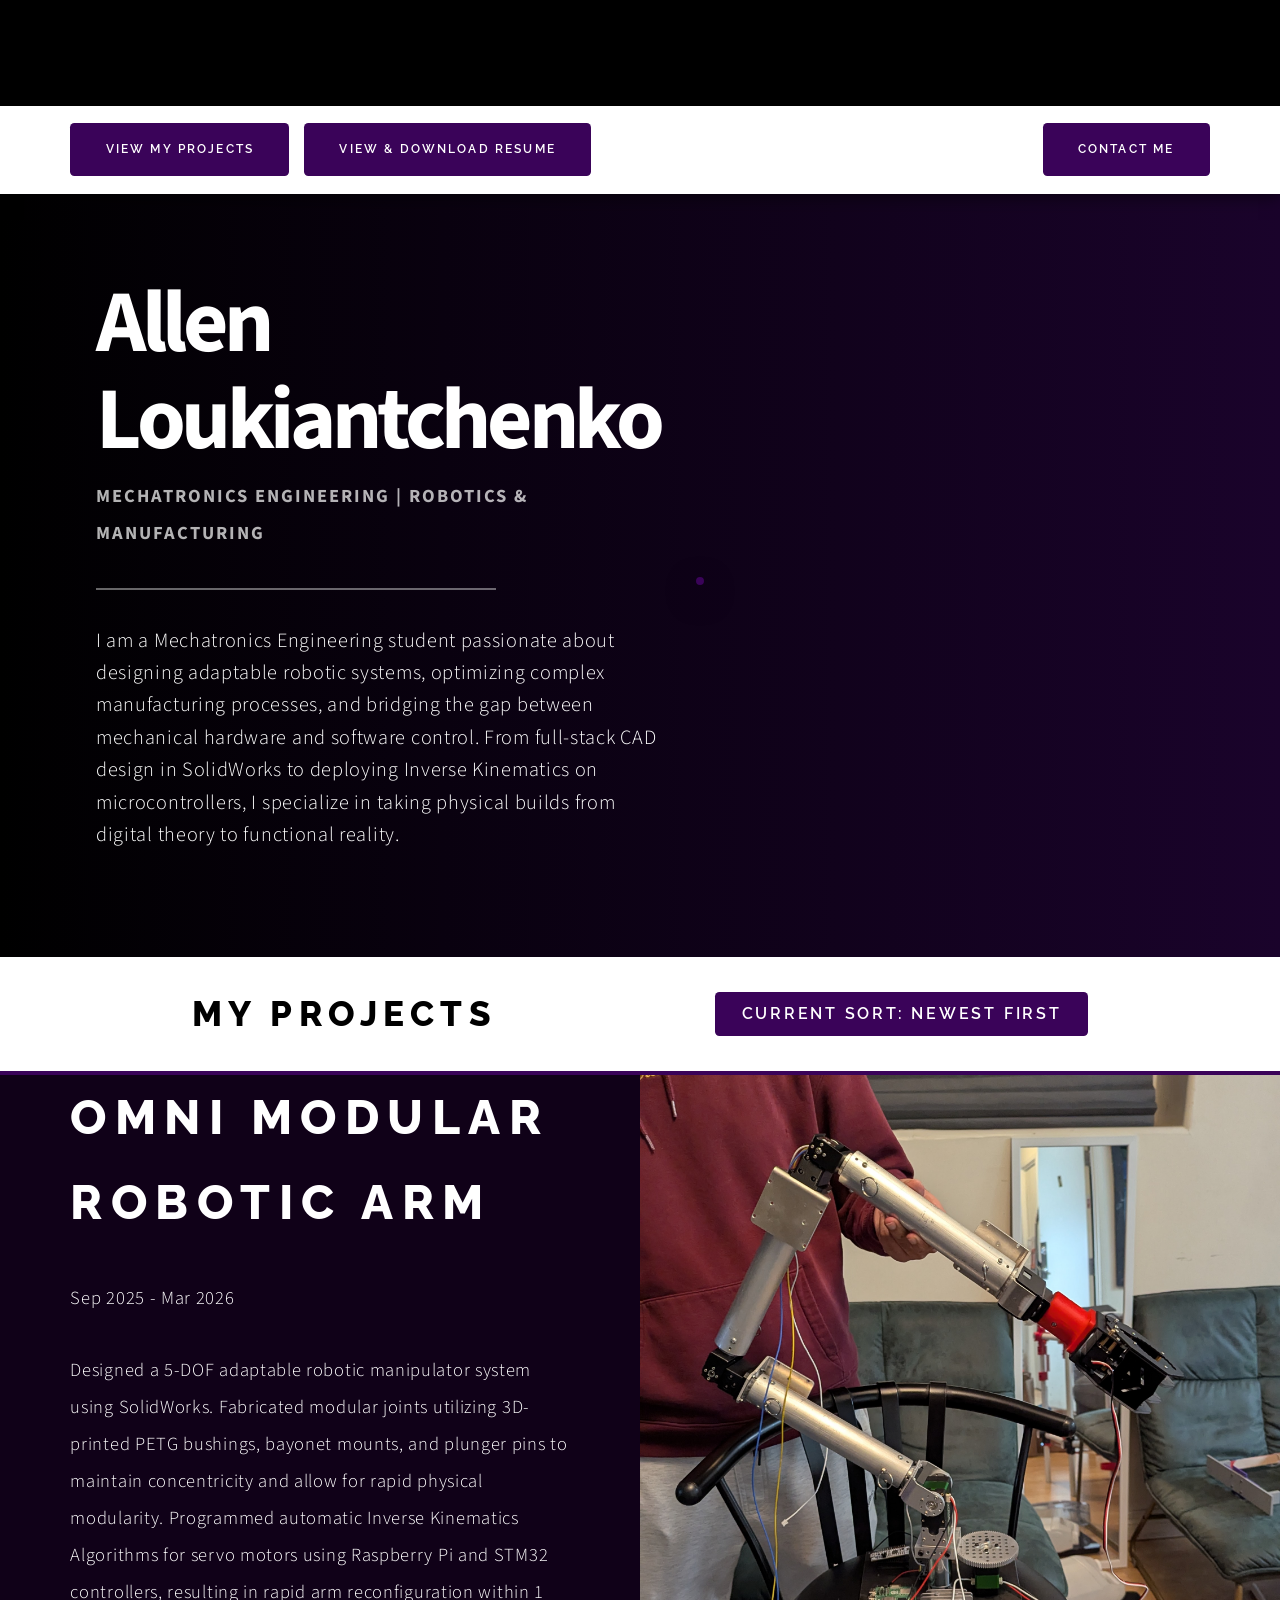
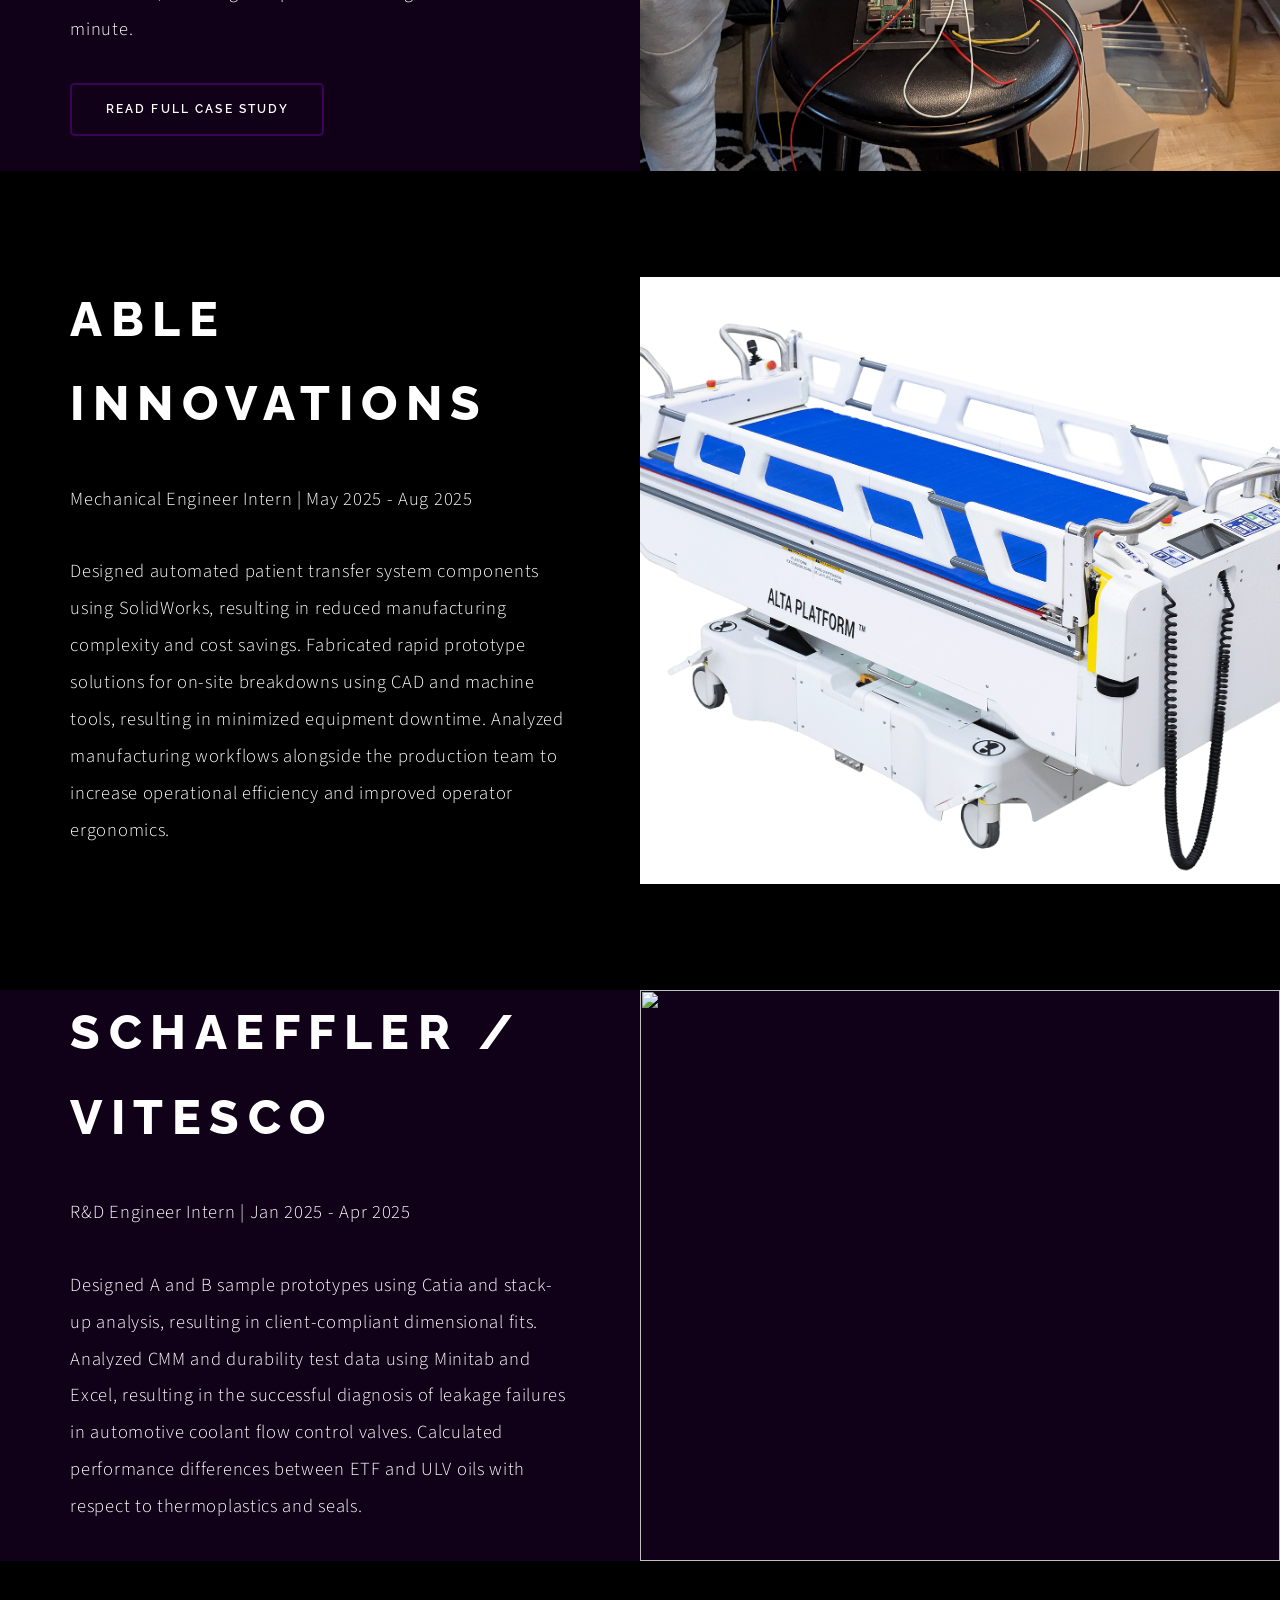
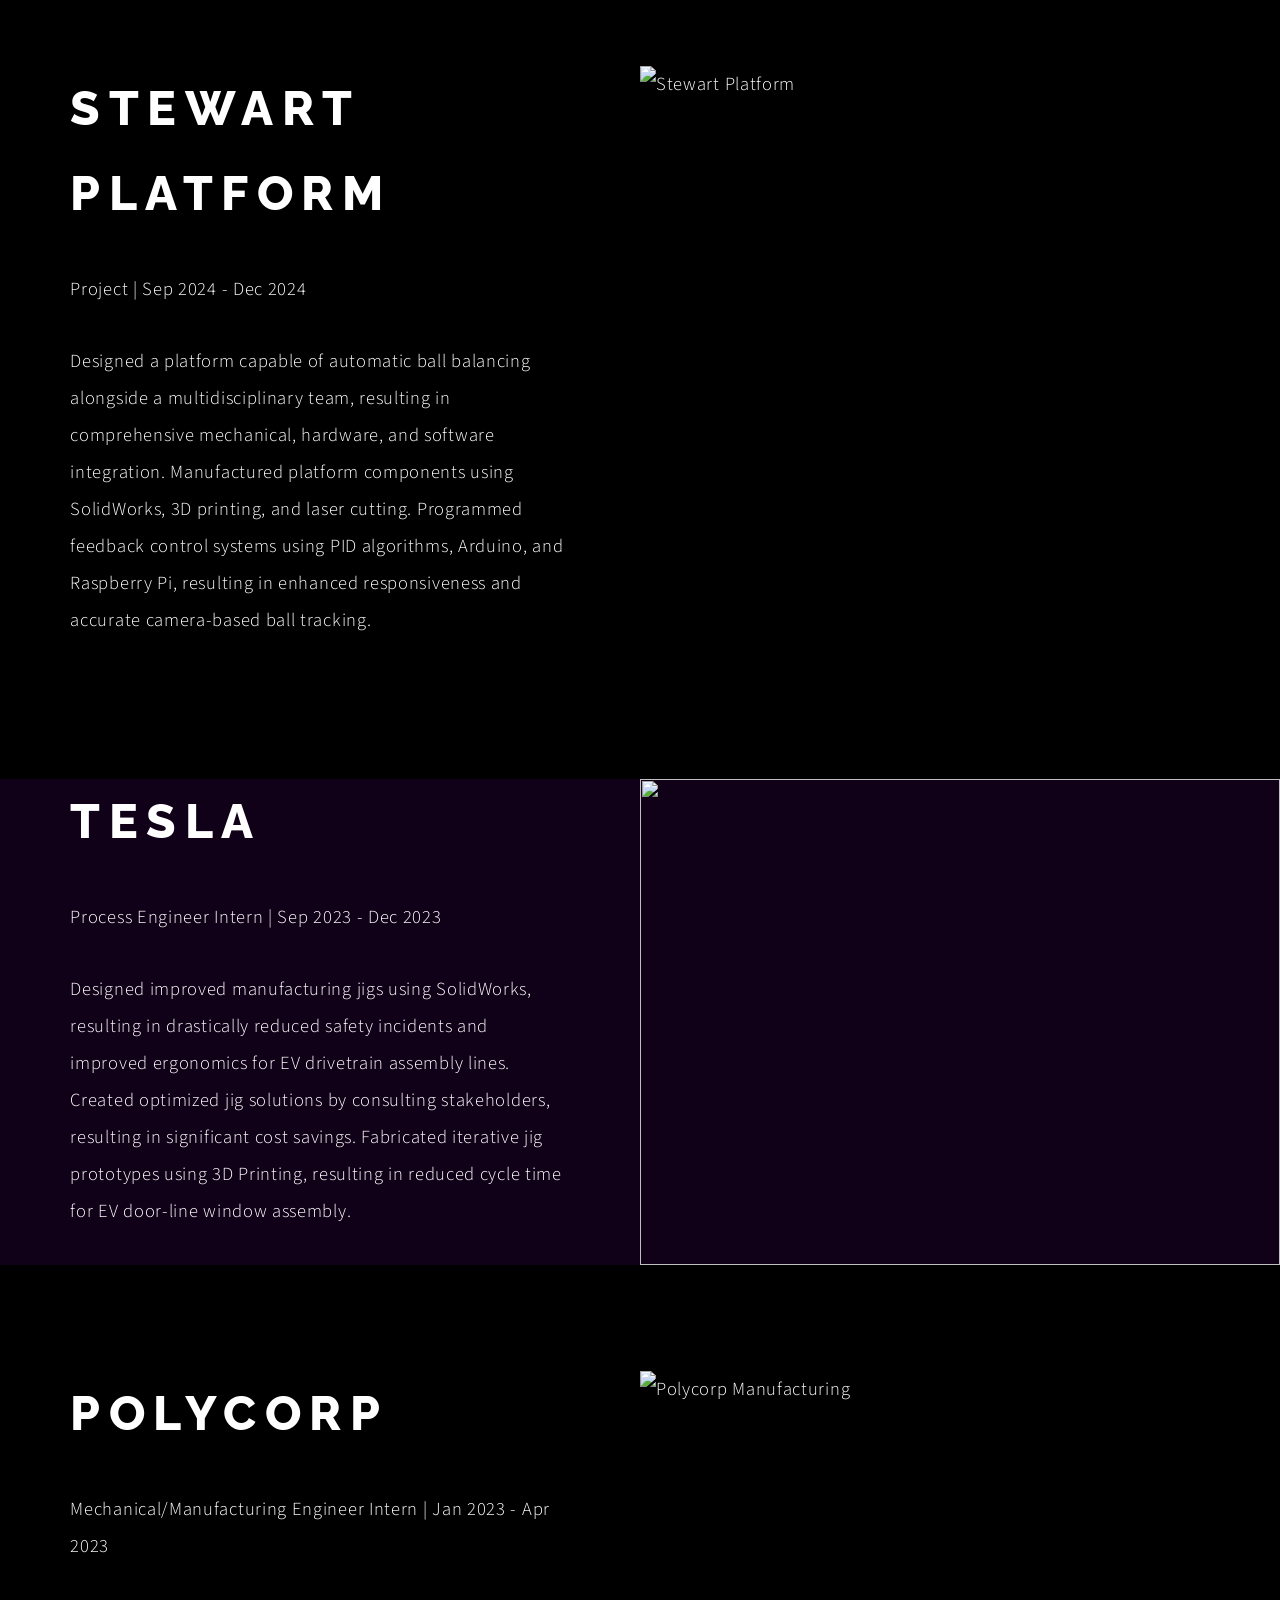
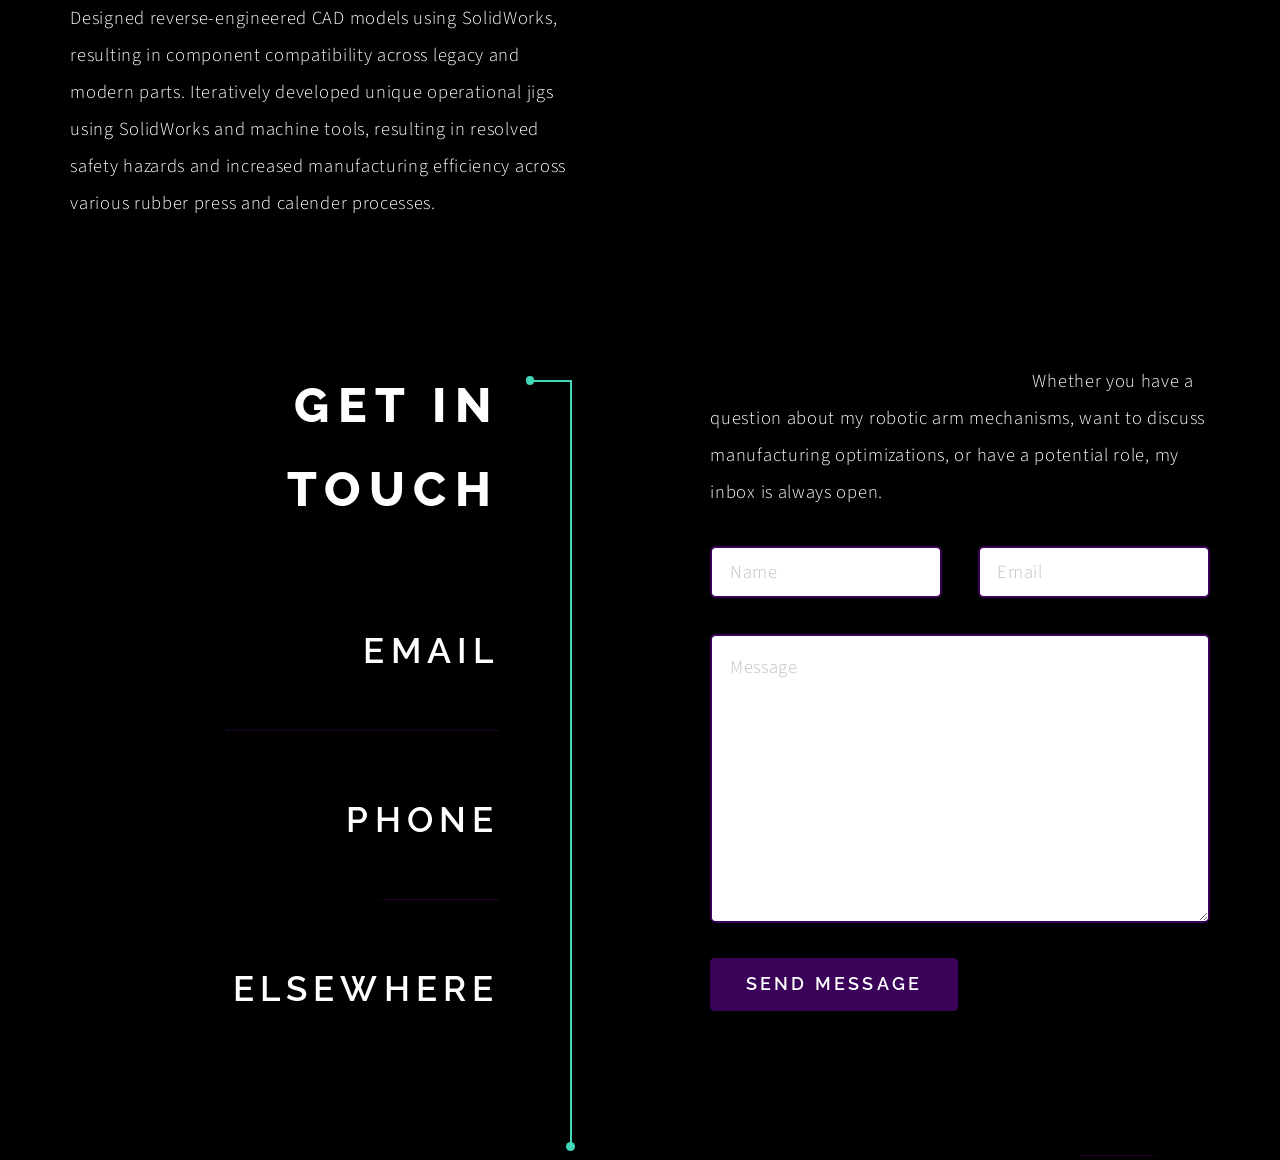
==== commit 89085118: "Made resume viewer fullscreen and centered" ====
--- a/index.html
+++ b/index.html
@@ -17,7 +17,7 @@
        CUSTOM BLACK & DARK PURPLE THEME OVERRIDE
        ========================================= */
     
-    /* 1. Base Backgrounds & Nuke Global Margins (Fixes the Black Bar) */
+    /* 1. Base Backgrounds & Nuke Global Margins (Kills the top black bar completely) */
     html, body { margin: 0 !important; padding: 0 !important; background-color: #000000 !important; color: #ffffff !important; }
     #wrapper { padding: 0 !important; margin: 0 !important; background-color: transparent !important; }
     
@@ -60,7 +60,7 @@
        7. TOP NAVIGATION BAR
        ========================================= */
     .top-nav {
-        position: absolute;
+        position: absolute; /* Ensures it ignores all template flow and sits at the very top */
         top: 0 !important;
         left: 0;
         width: 100%;
@@ -80,21 +80,21 @@
     .intro-wrapper {
         background: linear-gradient(to right, #000000 0%, #1a032b 100%) !important;
         width: 100%;
-        min-height: 100vh;
+        /* Calculates 100% of screen height MINUS the top nav and bottom project bar, keeping it all on screen */
+        min-height: calc(100vh - 160px); 
         display: flex;
         flex-direction: column;
         padding-top: 100px; /* Offsets for the top nav bar */
         position: relative;
     }
 
-    /* Central Container limiting max width */
+    /* Central Container spanning the full width */
     .intro-content-row {
         display: flex;
         flex-direction: row;
         width: 100%;
-        max-width: 1600px; /* Expanded slightly to give the new image room to breathe */
-        margin: 0 auto;
-        padding: 4rem 0; /* Vertical breathing room */
+        margin: 0;
+        padding: 4rem 0;
         align-items: center;
         justify-content: space-between;
         flex-grow: 1;
@@ -102,12 +102,12 @@
 
     /* Left Side: Text Elements */
     .intro-text {
-        flex: 1.2;
+        flex: 1;
         display: flex;
         flex-direction: column;
         align-items: flex-start;
         text-align: left;
-        padding-left: 8%; /* Pushes text inward from the left screen edge */
+        padding-left: 15%; /* Pushed to the right from the edge */
         padding-right: 2rem;
     }
     
@@ -137,33 +137,62 @@
     .intro-image {
         flex: 1;
         display: flex;
-        justify-content: flex-end; /* Anchors the image to the right */
+        justify-content: flex-end; 
         align-items: center;
-        padding-right: 8%; /* Mirrors the text's left padding perfectly */
+        padding-right: 15%; /* Mirrors the text's 15% left padding exactly */
     }
     
     .intro-image img {
         width: 100%;
-        max-width: 460px; /* Increased by ~33% */
-        border-radius: 0.25rem !important; /* Matches button corners exactly */
+        max-width: 460px; /* Large, matching the user request */
+        border-radius: 0.25rem !important; /* Slightly rounded corners */
         border: 4px solid #3a0359;
         box-shadow: 0 10px 30px rgba(0,0,0,0.6);
         object-fit: cover;
         aspect-ratio: 1/1; /* Forces the image to crop perfectly square */
     }
 
-    /* Sort Button Container */
-    .sort-container {
-        display: flex;
-        justify-content: flex-end; /* Pushes the button to the right */
-        width: 100%;
-        max-width: 1600px;
-        margin: 0 auto;
-        padding: 0 8% 3rem 0; /* Matches the image's 8% right margin to align it vertically */
-    }
-
-    /* =========================================
-       9. PROJECT IMAGE CONSTRAINT ENGINE
+    /* =========================================
+       9. NEW PROJECTS TITLE BAR
+       ========================================= */
+    .projects-bar {
+        background-color: #ffffff !important;
+        width: 100%;
+        padding: 1.5rem 15%; /* Aligns perfectly with the text and image padding above */
+        display: flex;
+        justify-content: space-between;
+        align-items: center;
+        border-bottom: 4px solid #3a0359; /* Gives it a solid grounding line */
+    }
+
+    .projects-bar h2 {
+        color: #000000 !important; /* Force text to black so it shows on white */
+        margin: 0 !important;
+        padding: 0 !important;
+        display: flex;
+        align-items: center;
+        gap: 12px; /* Space between text and arrow */
+        font-size: 2rem !important;
+    }
+
+    /* Target the FontAwesome Arrow */
+    .projects-bar h2 .icon {
+        color: #3a0359 !important; /* Purple arrow */
+        font-size: 1.5rem;
+    }
+
+    /* The new condensed Sort Button */
+    .projects-bar .button {
+        font-size: 0.9rem !important;
+        padding: 0 1.5rem !important;
+        height: 2.5rem !important;
+        line-height: 2.5rem !important;
+        margin: 0 !important;
+        width: auto !important;
+    }
+
+    /* =========================================
+       10. PROJECT IMAGE CONSTRAINT ENGINE
        ========================================= */
     .spotlight.project-item { display: flex !important; align-items: stretch !important; }
     .spotlight.project-item .content {
@@ -194,15 +223,15 @@
         .top-nav .nav-left { flex-direction: column; width: 100%; }
         .top-nav .button { width: 100%; text-align: center; }
         
-        .intro-wrapper { padding-top: 20px; }
+        .intro-wrapper { padding-top: 20px; min-height: auto; }
         .intro-content-row { flex-direction: column; text-align: center; padding: 2rem 5%; }
         .intro-text { align-items: center; text-align: center; padding-left: 0; padding-right: 0; margin-bottom: 3rem; }
         .intro-separator { margin: 0 auto 2rem auto; }
         
         .intro-image { justify-content: center; padding-right: 0; }
-        .intro-image img { max-width: 300px; } /* Scales down for mobile */
-        
-        .sort-container { justify-content: center; padding: 0 0 3rem 0; }
+        .intro-image img { max-width: 300px; } 
+        
+        .projects-bar { flex-direction: column; text-align: center; gap: 20px; padding: 2rem 5%; }
         
         .spotlight.project-item { flex-direction: column !important; }
         .spotlight.project-item .image { min-height: 350px !important; }
@@ -219,7 +248,7 @@
      ============================================== -->
     <nav class="top-nav">
         <div class="nav-left">
-            <a href="#projects" class="button primary scrolly">View My Projects</a>
+            <a href="#projects-bar" class="button primary scrolly">View My Projects</a>
             <a href="resume.html" class="button primary">View & Download Resume</a>
         </div>
         <div class="nav-right">
@@ -255,12 +284,16 @@
             </div>
 
         </div>
-
-        <!-- Sort Button Container (Now pushed to the bottom right) -->
-        <div class="sort-container">
-            <button id="sort-btn" class="button primary" style="font-size: 1.25rem !important; padding: 0.75rem 2rem !important; height: auto !important; line-height: 1.5 !important; letter-spacing: 1px;">Current Sort: Newest First</button>
-        </div>
-    </section>
+    </section>
+
+<!-- ==============================================
+     NEW PROJECTS TITLE BAR
+     ============================================== -->
+    <div class="projects-bar" id="projects-bar">
+        <h2>My Projects <span class="icon solid fa-arrow-down"></span></h2>
+        
+        <button id="sort-btn" class="button primary">Current Sort: Newest First</button>
+    </div>
 
 <!-- ==============================================
      PROJECT LIST SECTION (All Resume Content Included)
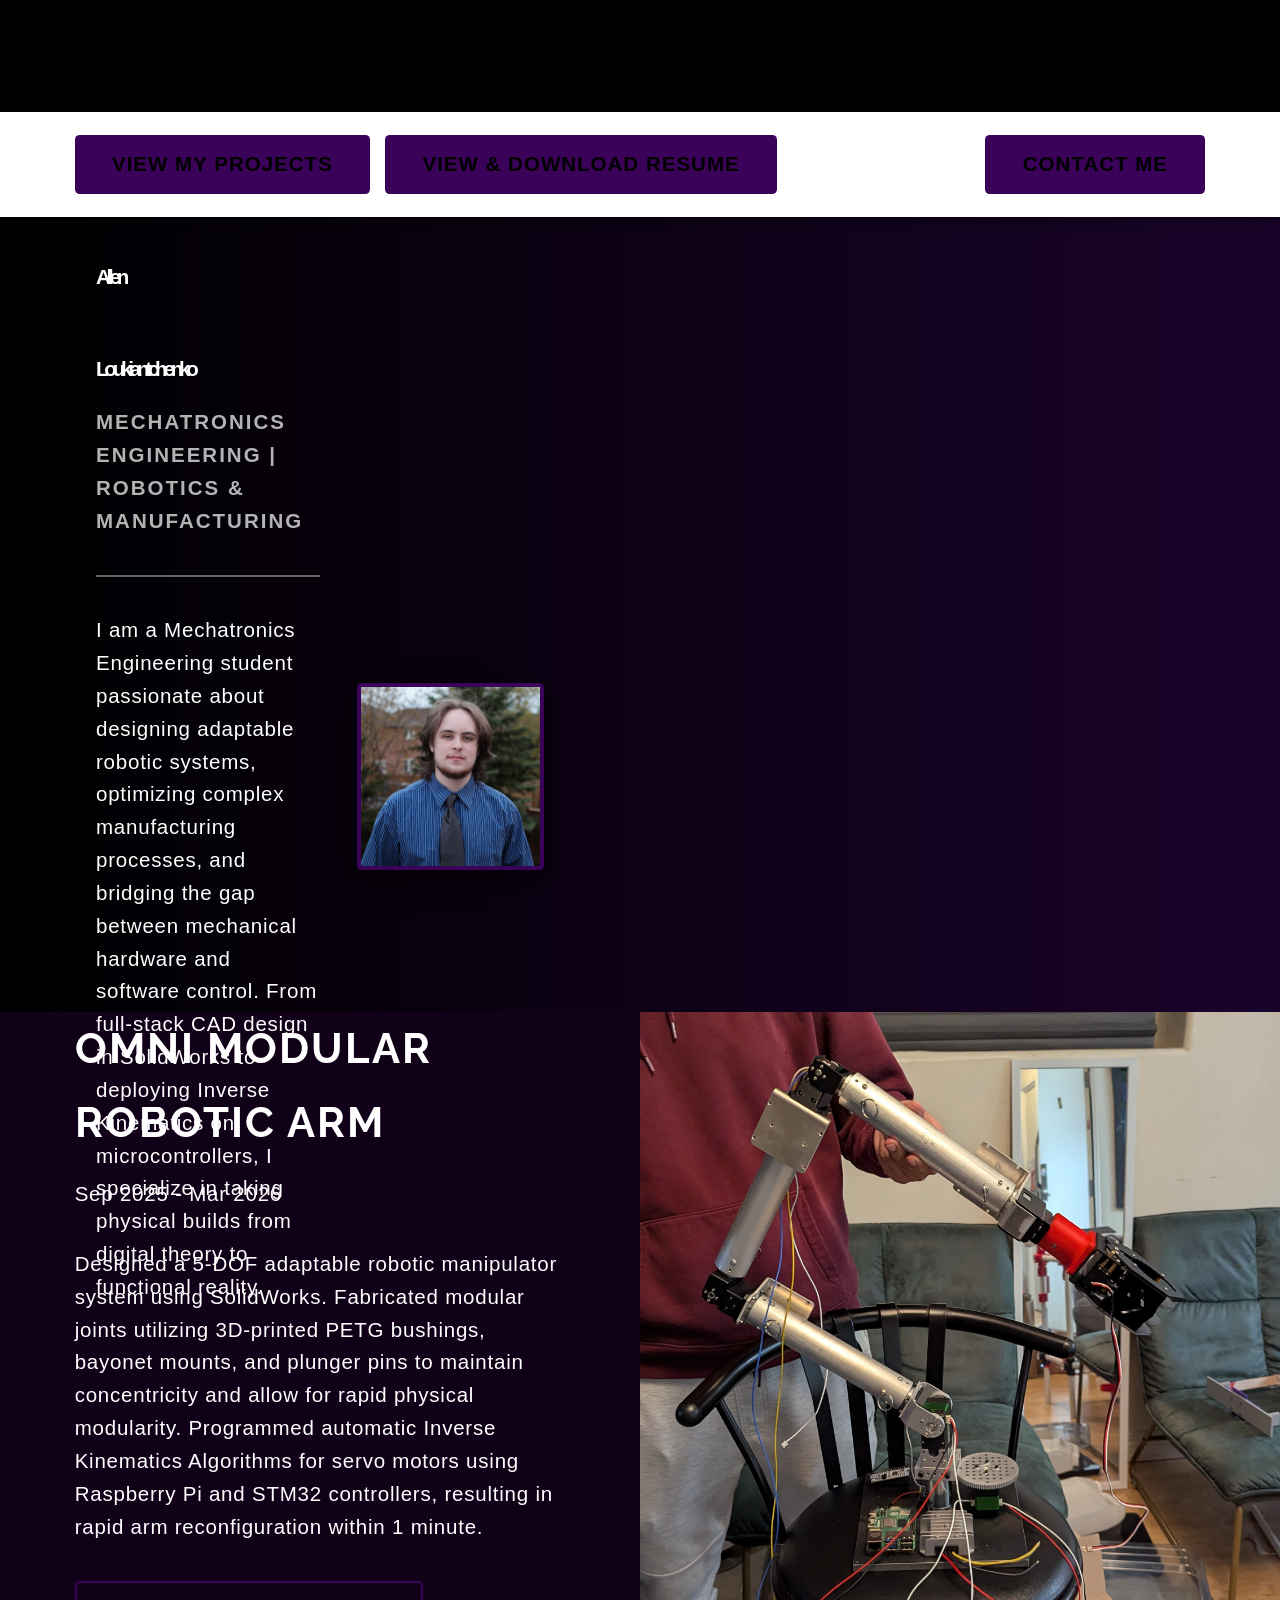
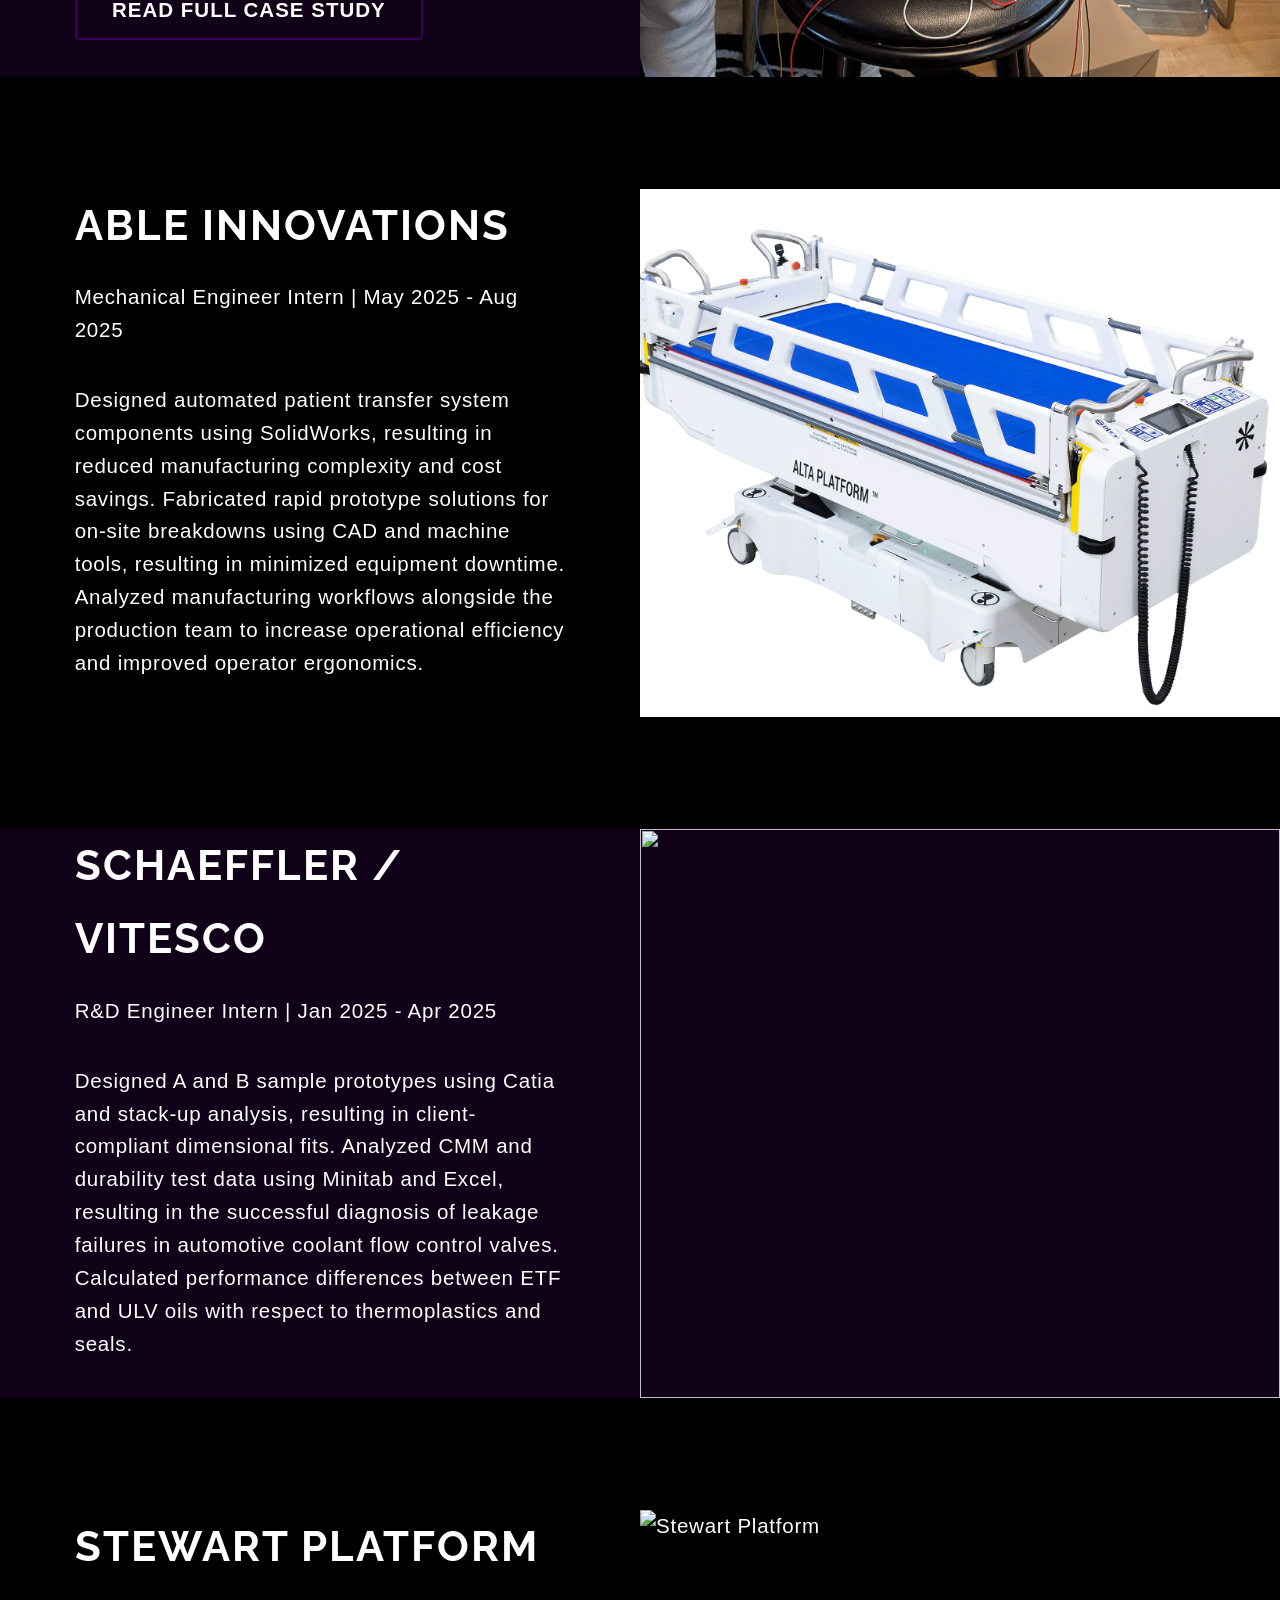
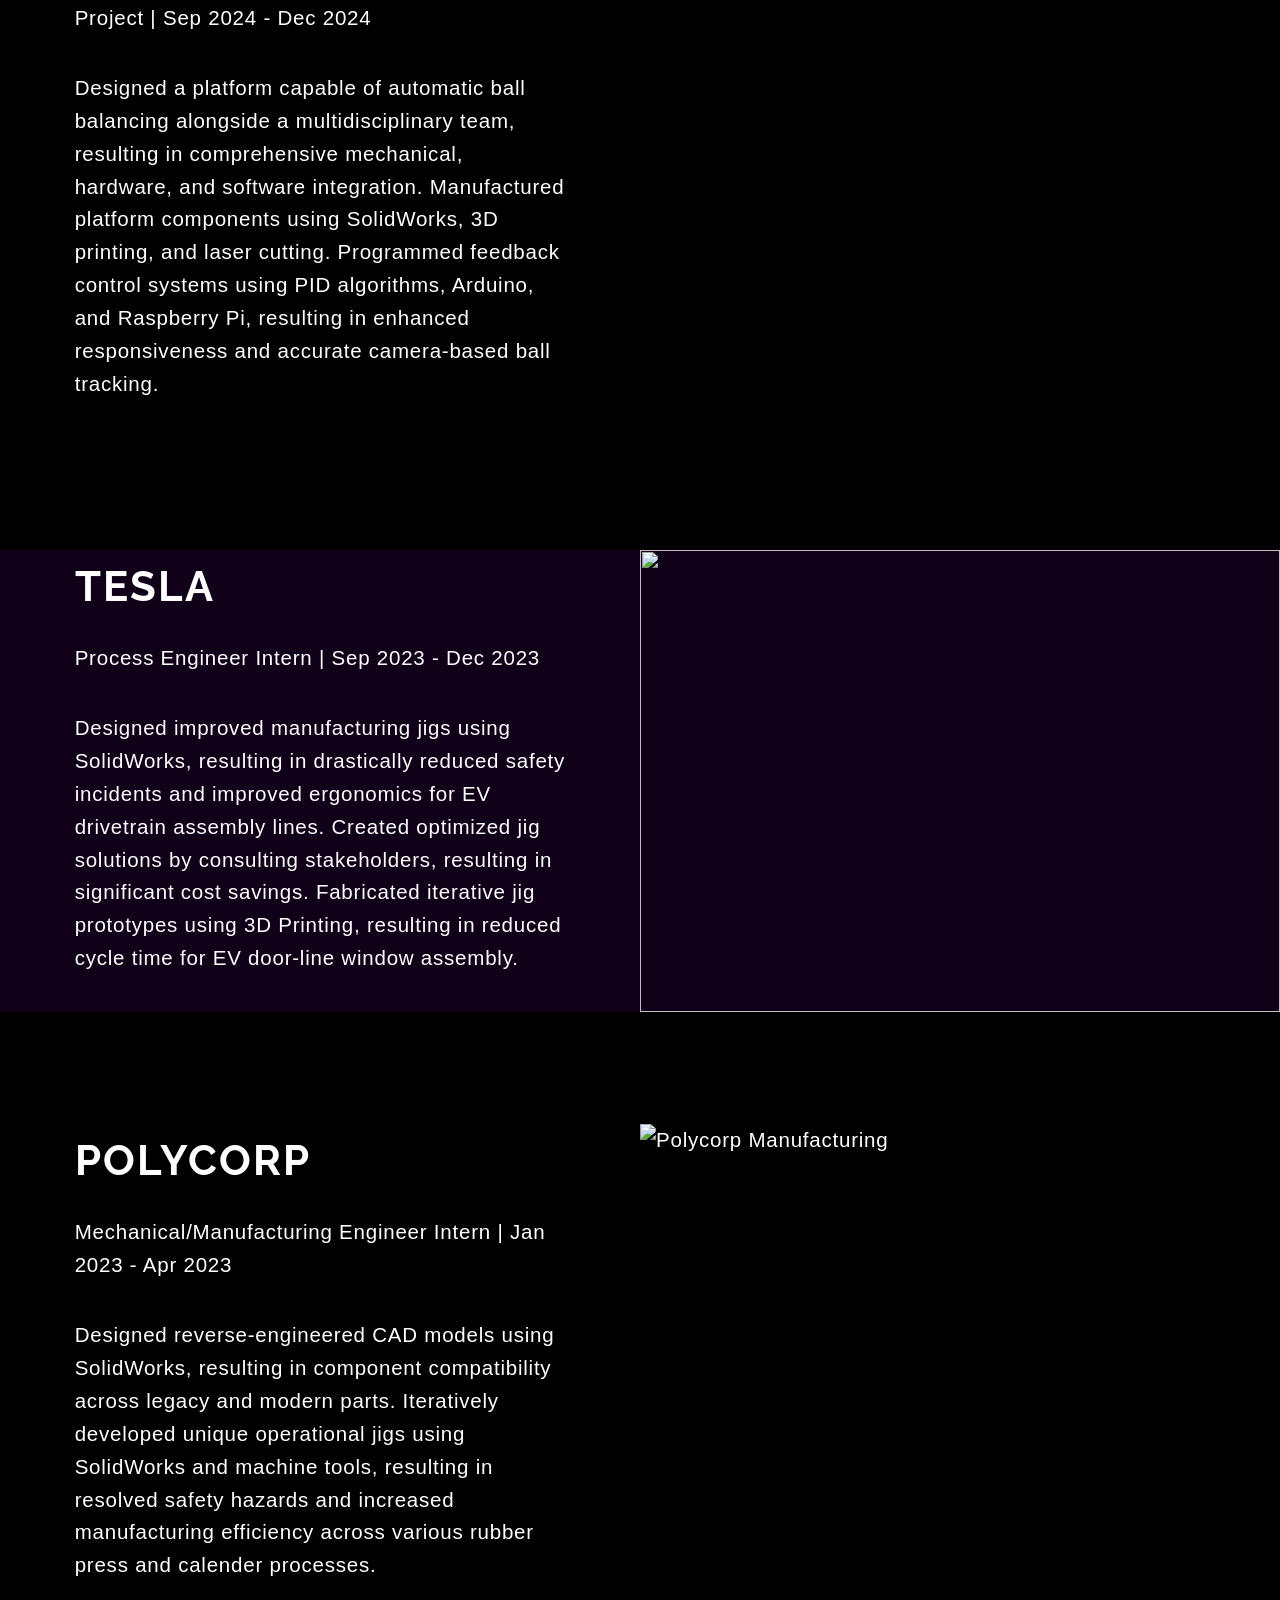
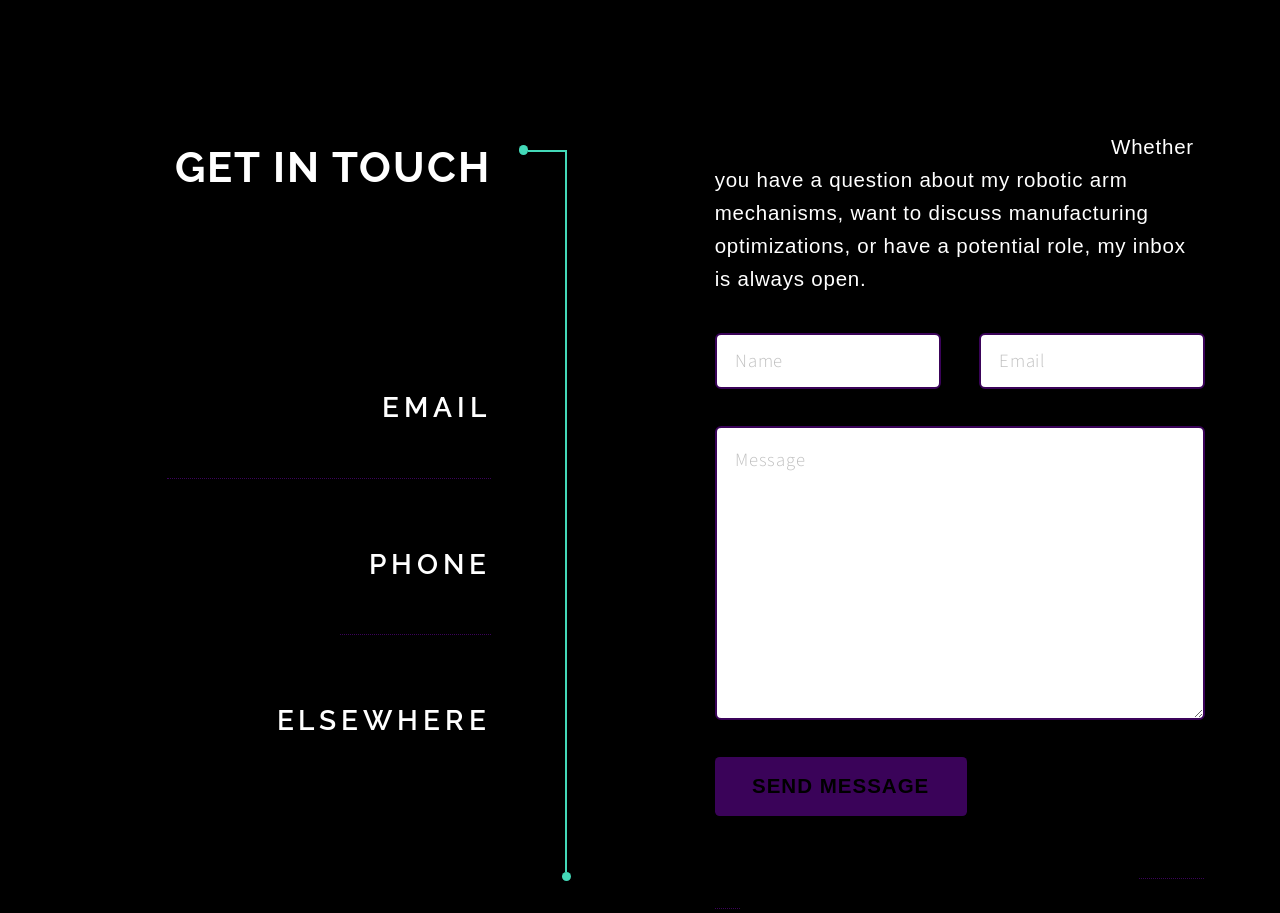
==== commit 9d7d086d: "Made resume viewer fullscreen and centered" ====
--- a/index.html
+++ b/index.html
@@ -17,37 +17,43 @@
        CUSTOM BLACK & DARK PURPLE THEME OVERRIDE
        ========================================= */
     
-    /* 1. Base Backgrounds & Nuke Global Margins (Kills the top black bar completely) */
-    html, body { margin: 0 !important; padding: 0 !important; background-color: #000000 !important; color: #ffffff !important; }
-    #wrapper { padding: 0 !important; margin: 0 !important; background-color: transparent !important; }
+    /* 1. Base Backgrounds & Absolute Nuke of Global Margins (Kills the top black bar completely) */
+    html, body { margin: 0 !important; padding: 0 !important; top: 0 !important; background-color: #000000 !important; color: #ffffff !important; }
+    #wrapper, #page-wrapper { padding: 0 !important; margin: 0 !important; top: 0 !important; background-color: transparent !important; }
     
     /* 2. Alternating Section Backgrounds */
     .spotlight.style1, .spotlight.style3, .wrapper.style1 { background-color: #100118 !important; }
     .spotlight.style2, .spotlight.style4, .wrapper.style2 { background-color: #000000 !important; }
     
-    /* 3. Text Colors */
-    h1, h2, h3, h4, h5, h6, p, span { color: #ffffff !important; }
-    
-    /* 4. Button & Accent Colors */
-    input[type="submit"].primary, button.primary, .button.primary {
+    /* 3. Global Typography Normalization */
+    body, p, li, span, label { font-family: 'Arial', sans-serif !important; font-size: 1.1rem !important; line-height: 1.6 !important; color: #ffffff !important; }
+    h1 { font-size: 4.5rem !important; font-weight: 800 !important; margin-bottom: 0.5rem !important; line-height: 1.1 !important; color: #ffffff !important; }
+    h2 { font-size: 2.25rem !important; font-weight: 700 !important; margin-bottom: 1rem !important; color: #ffffff !important; text-transform: uppercase !important; letter-spacing: 2px !important; }
+    h3 { font-size: 1.5rem !important; font-weight: 600 !important; color: #ffffff !important; }
+    
+    /* 4. Button & Accent Normalization */
+    .button, input[type="submit"], input[type="button"], button {
+        font-family: 'Arial', sans-serif !important;
+        font-size: 1.1rem !important; /* Larger, more readable font */
+        font-weight: bold !important;
+        text-transform: uppercase !important;
+        letter-spacing: 1px !important;
+        padding: 0.75rem 2rem !important; /* Thicker padding */
+        height: auto !important;
+        line-height: 1.5 !important;
+        border-radius: 0.25rem !important;
+        box-shadow: inset 0 0 0 2px #3a0359 !important; 
+        color: #ffffff !important;
+    }
+    .button.primary, input[type="submit"].primary, button.primary {
         background-color: #3a0359 !important; 
-        color: #ffffff !important;
         box-shadow: none !important;
-        border-radius: 0.25rem !important;
-    }
+    }
+    .button:hover { background-color: rgba(58, 3, 89, 0.2) !important; }
     .button.primary:hover { background-color: #550580 !important; }
-    .button { box-shadow: inset 0 0 0 2px #3a0359 !important; color: #ffffff !important; border-radius: 0.25rem !important; }
-    .button:hover { background-color: rgba(58, 3, 89, 0.2) !important; }
-
-    /* 5. Layout and sizing updates */
-    html { font-size: 110% !important; }
-    body, input, select, textarea { font-size: 1.05rem !important; }
-    h1 { font-size: 5rem !important; line-height: 1.1 !important; margin-bottom: 0.5rem !important; }
-    h2 { font-size: 2.75rem !important; }
-    h3 { font-size: 2rem !important; }
-
-    /* =========================================
-       6. THE TEAL LINE NUKE
+
+    /* =========================================
+       5. THE TEAL LINE NUKE
        ========================================= */
     /* This completely disables the template's hidden grid lines and accent borders */
     *, *::before, *::after { border-color: #3a0359 !important; }
@@ -57,7 +63,7 @@
     }
 
     /* =========================================
-       7. TOP NAVIGATION BAR
+       6. TOP NAVIGATION BAR
        ========================================= */
     .top-nav {
         position: absolute; /* Ensures it ignores all template flow and sits at the very top */
@@ -68,23 +74,23 @@
         display: flex;
         justify-content: space-between;
         align-items: center;
-        padding: 1rem 4rem;
+        padding: 1.25rem 4rem;
         z-index: 1000;
         box-shadow: 0 4px 15px rgba(0,0,0,0.5);
     }
     .top-nav .nav-left { display: flex; gap: 15px; }
 
     /* =========================================
-       8. TWO-COLUMN INTRO LAYOUT
+       7. TWO-COLUMN INTRO LAYOUT
        ========================================= */
     .intro-wrapper {
         background: linear-gradient(to right, #000000 0%, #1a032b 100%) !important;
         width: 100%;
-        /* Calculates 100% of screen height MINUS the top nav and bottom project bar, keeping it all on screen */
-        min-height: calc(100vh - 160px); 
+        height: 100vh !important; /* Locks intro to exactly 1 viewport height */
         display: flex;
         flex-direction: column;
         padding-top: 100px; /* Offsets for the top nav bar */
+        box-sizing: border-box; /* Ensures padding doesn't add to 100vh */
         position: relative;
     }
 
@@ -94,29 +100,30 @@
         flex-direction: row;
         width: 100%;
         margin: 0;
-        padding: 4rem 0;
+        padding: 0;
         align-items: center;
         justify-content: space-between;
-        flex-grow: 1;
+        flex-grow: 1; /* Expands to fill the space between the top nav and bottom projects bar */
     }
 
     /* Left Side: Text Elements */
     .intro-text {
-        flex: 1;
+        flex: 1.2;
         display: flex;
         flex-direction: column;
         align-items: flex-start;
         text-align: left;
-        padding-left: 15%; /* Pushed to the right from the edge */
+        padding-left: 15%; /* Perfect 15% margin on the left */
         padding-right: 2rem;
     }
     
     .intro-text .subtitle {
         color: rgba(255, 255, 255, 0.7) !important;
-        font-weight: bold;
-        letter-spacing: 2px;
-        text-transform: uppercase;
-        margin-bottom: 2rem;
+        font-size: 1.1rem !important;
+        font-weight: bold !important;
+        letter-spacing: 2px !important;
+        text-transform: uppercase !important;
+        margin-bottom: 2rem !important;
     }
 
     .intro-separator {
@@ -129,8 +136,6 @@
 
     .about-blurb {
         color: rgba(255, 255, 255, 0.9) !important;
-        font-size: 1.15rem !important;
-        line-height: 1.6 !important;
     }
 
     /* Right Side: Profile Picture */
@@ -139,13 +144,13 @@
         display: flex;
         justify-content: flex-end; 
         align-items: center;
-        padding-right: 15%; /* Mirrors the text's 15% left padding exactly */
+        padding-right: 15%; /* Perfect 15% margin on the right to mirror the text */
     }
     
     .intro-image img {
         width: 100%;
-        max-width: 460px; /* Large, matching the user request */
-        border-radius: 0.25rem !important; /* Slightly rounded corners */
+        max-width: 650px; /* Massively scaled up */
+        border-radius: 0.25rem !important; 
         border: 4px solid #3a0359;
         box-shadow: 0 10px 30px rgba(0,0,0,0.6);
         object-fit: cover;
@@ -153,16 +158,17 @@
     }
 
     /* =========================================
-       9. NEW PROJECTS TITLE BAR
+       8. NEW PROJECTS TITLE BAR (Docked to bottom)
        ========================================= */
     .projects-bar {
+        margin-top: auto; /* Forces this bar to the absolute bottom of the 100vh flex container */
         background-color: #ffffff !important;
         width: 100%;
         padding: 1.5rem 15%; /* Aligns perfectly with the text and image padding above */
         display: flex;
         justify-content: space-between;
         align-items: center;
-        border-bottom: 4px solid #3a0359; /* Gives it a solid grounding line */
+        border-bottom: 4px solid #3a0359; 
     }
 
     .projects-bar h2 {
@@ -171,28 +177,24 @@
         padding: 0 !important;
         display: flex;
         align-items: center;
-        gap: 12px; /* Space between text and arrow */
-        font-size: 2rem !important;
-    }
-
-    /* Target the FontAwesome Arrow */
+        gap: 12px;
+    }
+
     .projects-bar h2 .icon {
-        color: #3a0359 !important; /* Purple arrow */
-        font-size: 1.5rem;
-    }
-
-    /* The new condensed Sort Button */
+        color: #3a0359 !important; 
+        font-size: 1.75rem;
+    }
+
+    /* The Sort Button (Condensed and aligned right) */
     .projects-bar .button {
-        font-size: 0.9rem !important;
-        padding: 0 1.5rem !important;
-        height: 2.5rem !important;
-        line-height: 2.5rem !important;
+        font-size: 1rem !important;
+        padding: 0.5rem 1.5rem !important;
         margin: 0 !important;
         width: auto !important;
     }
 
     /* =========================================
-       10. PROJECT IMAGE CONSTRAINT ENGINE
+       9. PROJECT IMAGE CONSTRAINT ENGINE
        ========================================= */
     .spotlight.project-item { display: flex !important; align-items: stretch !important; }
     .spotlight.project-item .content {
@@ -223,13 +225,13 @@
         .top-nav .nav-left { flex-direction: column; width: 100%; }
         .top-nav .button { width: 100%; text-align: center; }
         
-        .intro-wrapper { padding-top: 20px; min-height: auto; }
-        .intro-content-row { flex-direction: column; text-align: center; padding: 2rem 5%; }
+        .intro-wrapper { padding-top: 0; height: auto !important; min-height: 100vh; }
+        .intro-content-row { flex-direction: column; text-align: center; padding: 4rem 5%; }
         .intro-text { align-items: center; text-align: center; padding-left: 0; padding-right: 0; margin-bottom: 3rem; }
         .intro-separator { margin: 0 auto 2rem auto; }
         
         .intro-image { justify-content: center; padding-right: 0; }
-        .intro-image img { max-width: 300px; } 
+        .intro-image img { max-width: 350px; } 
         
         .projects-bar { flex-direction: column; text-align: center; gap: 20px; padding: 2rem 5%; }
         
@@ -265,7 +267,6 @@
             <!-- Left Column: Text -->
             <div class="intro-text">
                 <header>
-                    <!-- Stacked names for a cleaner, block-like layout on the left -->
                     <h1><span class="name-first">Allen</span><br><span class="name-last">Loukiantchenko</span></h1>
                     <p class="subtitle">Mechatronics Engineering | Robotics & Manufacturing</p>
                 </header>
@@ -279,24 +280,23 @@
 
             <!-- Right Column: Picture -->
             <div class="intro-image">
-                <!-- IMPORTANT: Rename "profile_picture.jpg" to match your actual file name! -->
                 <img src="images/profile_picture.jpg" alt="Allen Loukiantchenko" />
             </div>
 
         </div>
+
+        <!-- ==============================================
+             NEW PROJECTS TITLE BAR (Docked Inside Intro)
+             ============================================== -->
+        <div class="projects-bar" id="projects-bar">
+            <h2>My Projects <span class="icon solid fa-arrow-down"></span></h2>
+            
+            <button id="sort-btn" class="button primary">Current Sort: Newest First</button>
+        </div>
     </section>
 
 <!-- ==============================================
-     NEW PROJECTS TITLE BAR
-     ============================================== -->
-    <div class="projects-bar" id="projects-bar">
-        <h2>My Projects <span class="icon solid fa-arrow-down"></span></h2>
-        
-        <button id="sort-btn" class="button primary">Current Sort: Newest First</button>
-    </div>
-
-<!-- ==============================================
-     PROJECT LIST SECTION (All Resume Content Included)
+     PROJECT LIST SECTION
      ============================================== -->
 <div id="projects"> 
 
@@ -380,7 +380,6 @@
 <!-- ==============================================
      CONTACT SECTION
      ============================================== -->
-    <!-- Anchor tag for the 'Contact Me' nav button -->
     <section id="contact">
         <header>
             <h2>Get in touch</h2>
@@ -440,28 +439,22 @@
     
     <!-- Custom Sorting Engine -->
     <script>
-        // The HTML list defaults to Newest -> Oldest. 
         let isNewestFirst = true;
         
         document.getElementById('sort-btn').addEventListener('click', function(e) {
             e.preventDefault();
             isNewestFirst = !isNewestFirst;
             
-            // Updates text to reflect the NEW state the user is looking at
             this.innerText = isNewestFirst ? "Current Sort: Newest First" : "Current Sort: Oldest First";
 
             const list = document.getElementById('projects');
             const projectsArray = Array.from(list.getElementsByClassName('project-item'));
 
-            // Reverse the array order
             projectsArray.reverse();
 
-            // Re-append to DOM and fix the alternating zig-zag layout classes
             projectsArray.forEach((proj, index) => {
-                // Strip old orientation classes
                 proj.classList.remove('orient-right', 'orient-left', 'style1', 'style2', 'style3', 'style4');
                 
-                // Apply new orientation classes dynamically based on their new position
                 if (index % 2 === 0) {
                     proj.classList.add('orient-right', 'style' + ((index % 3) + 1));
                 } else {
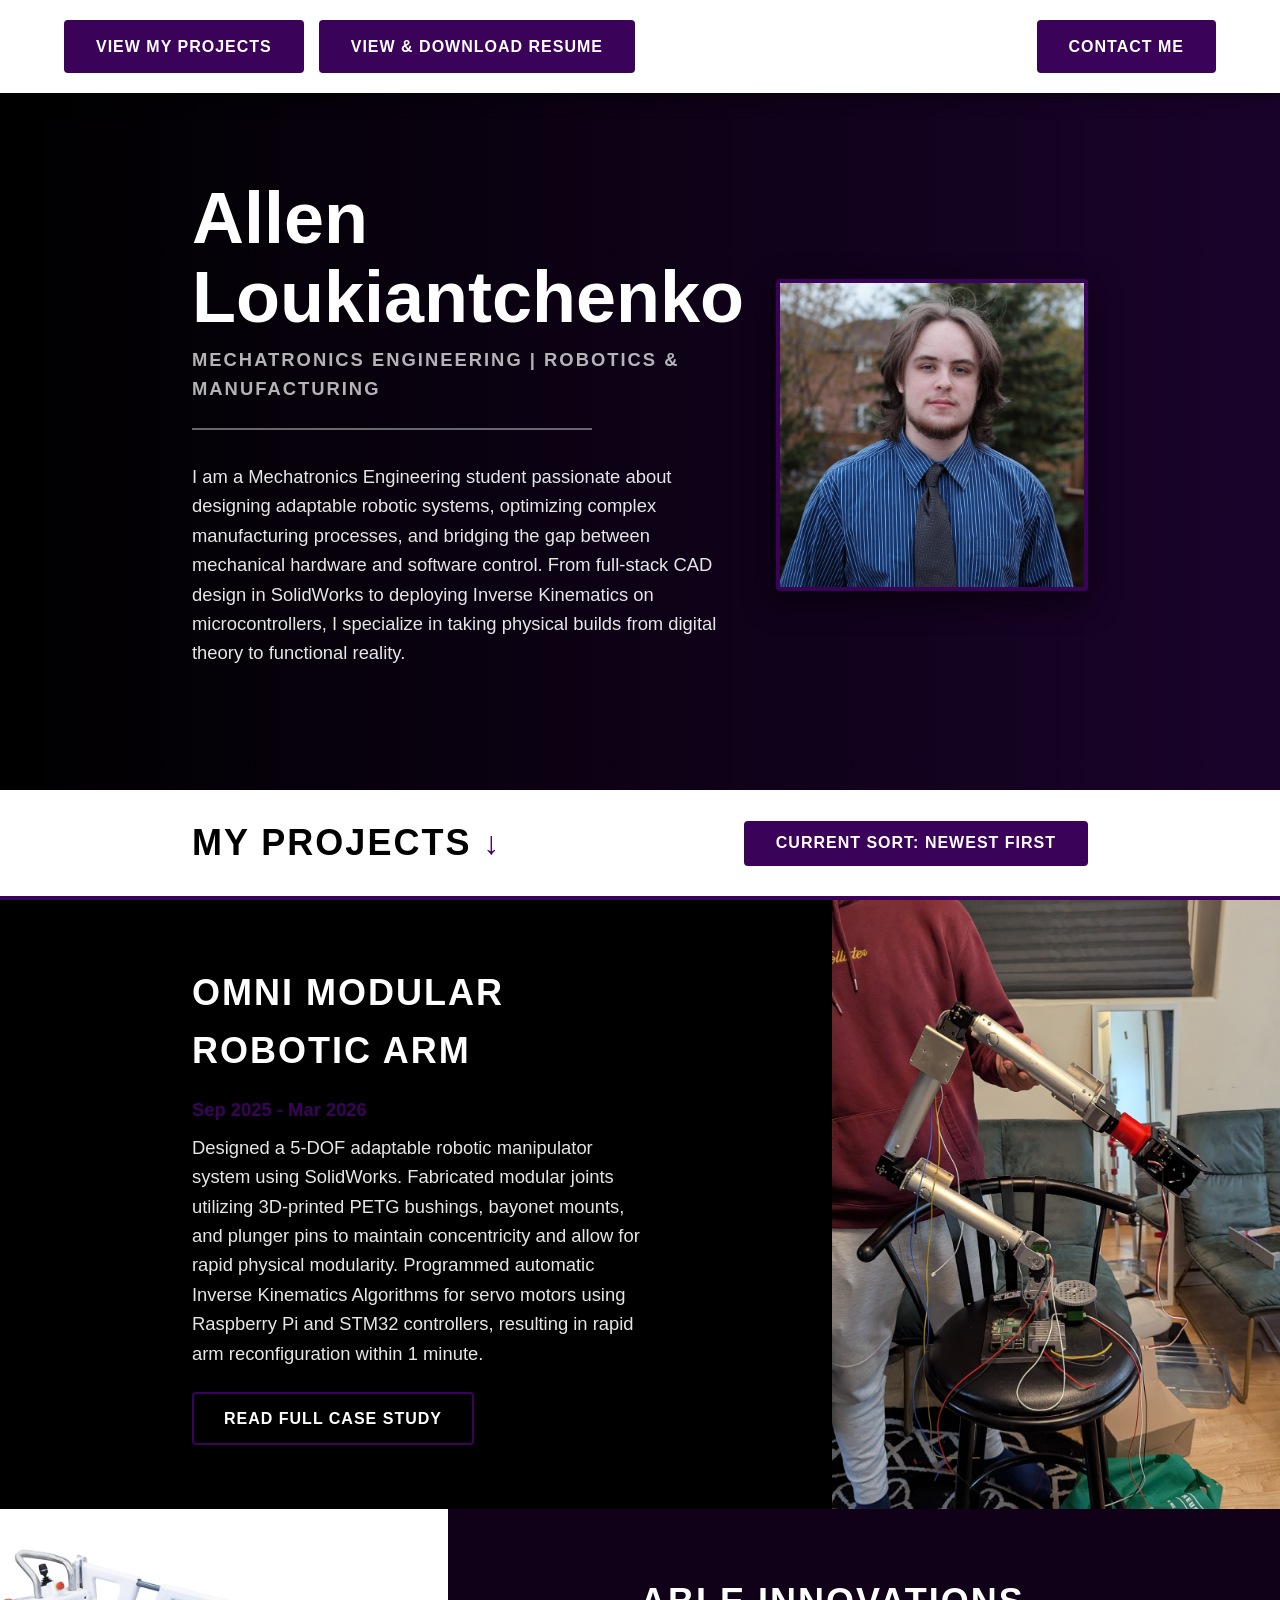
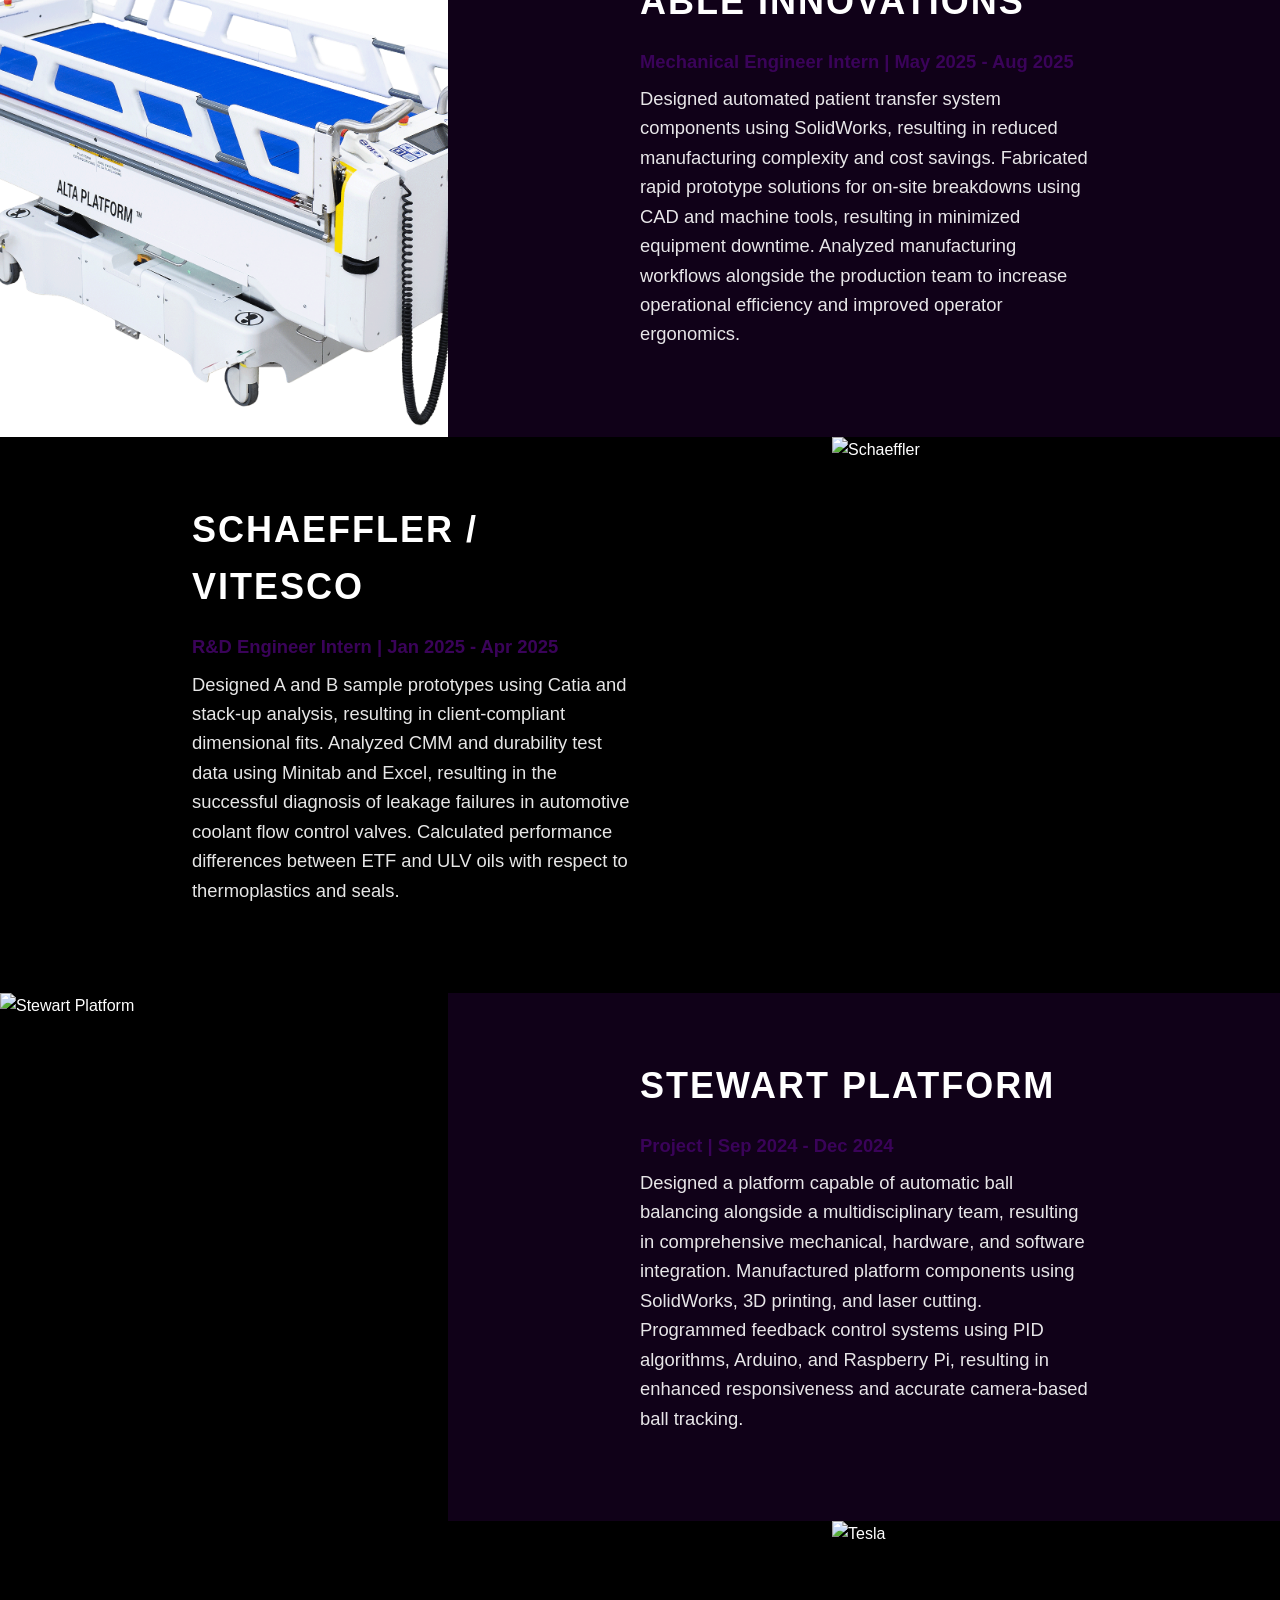
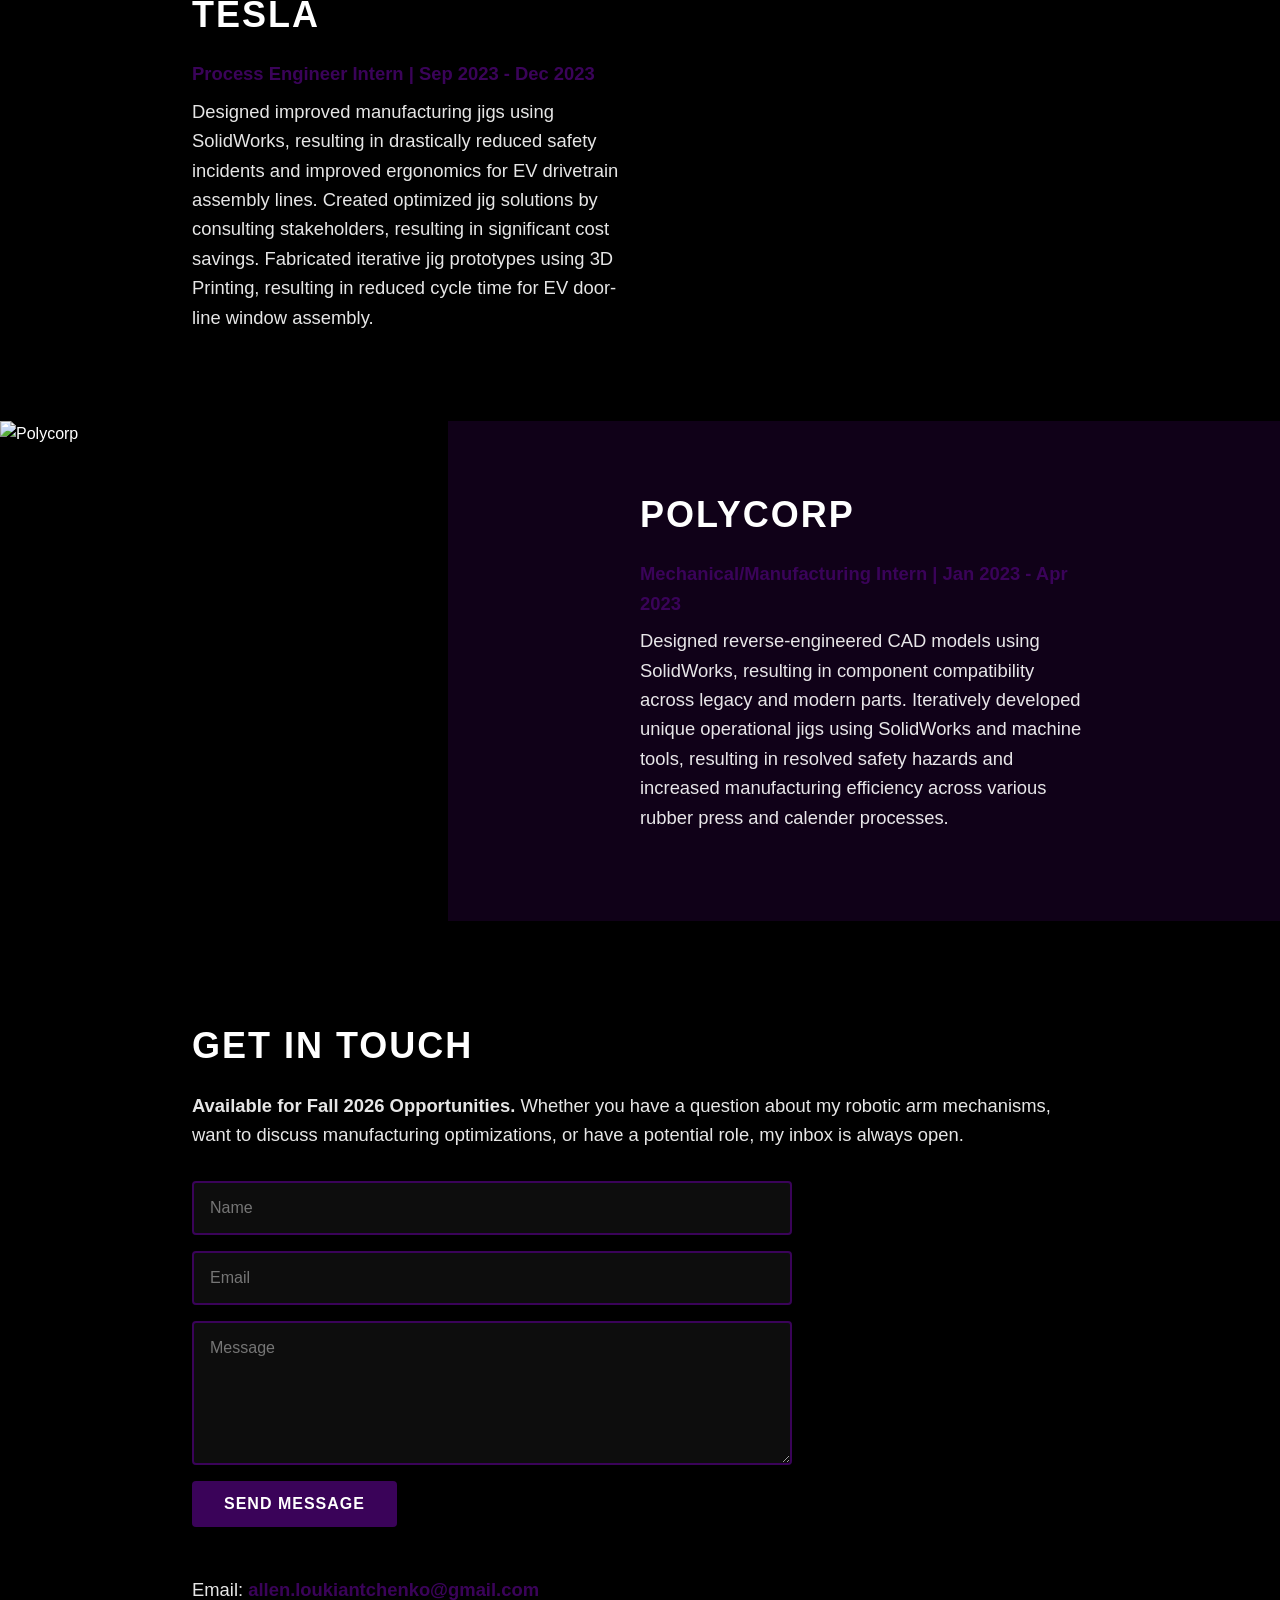
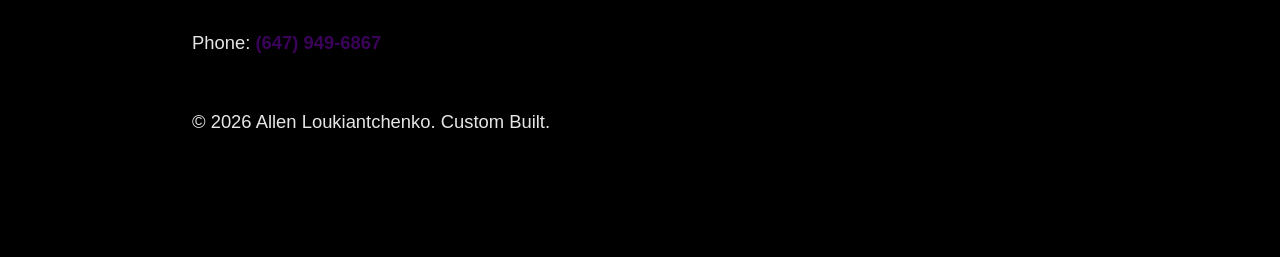
==== commit 1c6295ed: "Made resume viewer fullscreen and centered" ====
--- a/index.html
+++ b/index.html
@@ -1,446 +1,436 @@
-<!DOCTYPE HTML>
-<!--
-    Paradigm Shift by HTML5 UP
-    html5up.net | @ajlkn
-    Free for personal and commercial use under the CCA 3.0 license (html5up.net/license)
--->
-<html>
-    <head>
-        <title>Allen Loukiantchenko | Portfolio</title>
-        <meta charset="utf-8" />
-        <meta name="viewport" content="width=device-width, initial-scale=1, user-scalable=no" />
-        <meta name="description" content="" />
-        <meta name="keywords" content="" />
-        <link rel="stylesheet" href="assets/css/main.css" />
+<!DOCTYPE html>
+<html lang="en">
+<head>
+    <meta charset="UTF-8">
+    <meta name="viewport" content="width=device-width, initial-scale=1.0">
+    <title>Allen Loukiantchenko | Portfolio</title>
     <style>
-    /* =========================================
-       CUSTOM BLACK & DARK PURPLE THEME OVERRIDE
-       ========================================= */
-    
-    /* 1. Base Backgrounds & Absolute Nuke of Global Margins (Kills the top black bar completely) */
-    html, body { margin: 0 !important; padding: 0 !important; top: 0 !important; background-color: #000000 !important; color: #ffffff !important; }
-    #wrapper, #page-wrapper { padding: 0 !important; margin: 0 !important; top: 0 !important; background-color: transparent !important; }
-    
-    /* 2. Alternating Section Backgrounds */
-    .spotlight.style1, .spotlight.style3, .wrapper.style1 { background-color: #100118 !important; }
-    .spotlight.style2, .spotlight.style4, .wrapper.style2 { background-color: #000000 !important; }
-    
-    /* 3. Global Typography Normalization */
-    body, p, li, span, label { font-family: 'Arial', sans-serif !important; font-size: 1.1rem !important; line-height: 1.6 !important; color: #ffffff !important; }
-    h1 { font-size: 4.5rem !important; font-weight: 800 !important; margin-bottom: 0.5rem !important; line-height: 1.1 !important; color: #ffffff !important; }
-    h2 { font-size: 2.25rem !important; font-weight: 700 !important; margin-bottom: 1rem !important; color: #ffffff !important; text-transform: uppercase !important; letter-spacing: 2px !important; }
-    h3 { font-size: 1.5rem !important; font-weight: 600 !important; color: #ffffff !important; }
-    
-    /* 4. Button & Accent Normalization */
-    .button, input[type="submit"], input[type="button"], button {
-        font-family: 'Arial', sans-serif !important;
-        font-size: 1.1rem !important; /* Larger, more readable font */
-        font-weight: bold !important;
-        text-transform: uppercase !important;
-        letter-spacing: 1px !important;
-        padding: 0.75rem 2rem !important; /* Thicker padding */
-        height: auto !important;
-        line-height: 1.5 !important;
-        border-radius: 0.25rem !important;
-        box-shadow: inset 0 0 0 2px #3a0359 !important; 
-        color: #ffffff !important;
-    }
-    .button.primary, input[type="submit"].primary, button.primary {
-        background-color: #3a0359 !important; 
-        box-shadow: none !important;
-    }
-    .button:hover { background-color: rgba(58, 3, 89, 0.2) !important; }
-    .button.primary:hover { background-color: #550580 !important; }
-
-    /* =========================================
-       5. THE TEAL LINE NUKE
-       ========================================= */
-    /* This completely disables the template's hidden grid lines and accent borders */
-    *, *::before, *::after { border-color: #3a0359 !important; }
-    body::before, body::after, #wrapper::before, #wrapper::after, .intro-wrapper::before, .intro-wrapper::after, .spotlight::before, .spotlight::after { 
-        display: none !important; 
-        content: none !important; 
-    }
-
-    /* =========================================
-       6. TOP NAVIGATION BAR
-       ========================================= */
-    .top-nav {
-        position: absolute; /* Ensures it ignores all template flow and sits at the very top */
-        top: 0 !important;
-        left: 0;
-        width: 100%;
-        background-color: #ffffff !important;
-        display: flex;
-        justify-content: space-between;
-        align-items: center;
-        padding: 1.25rem 4rem;
-        z-index: 1000;
-        box-shadow: 0 4px 15px rgba(0,0,0,0.5);
-    }
-    .top-nav .nav-left { display: flex; gap: 15px; }
-
-    /* =========================================
-       7. TWO-COLUMN INTRO LAYOUT
-       ========================================= */
-    .intro-wrapper {
-        background: linear-gradient(to right, #000000 0%, #1a032b 100%) !important;
-        width: 100%;
-        height: 100vh !important; /* Locks intro to exactly 1 viewport height */
-        display: flex;
-        flex-direction: column;
-        padding-top: 100px; /* Offsets for the top nav bar */
-        box-sizing: border-box; /* Ensures padding doesn't add to 100vh */
-        position: relative;
-    }
-
-    /* Central Container spanning the full width */
-    .intro-content-row {
-        display: flex;
-        flex-direction: row;
-        width: 100%;
-        margin: 0;
-        padding: 0;
-        align-items: center;
-        justify-content: space-between;
-        flex-grow: 1; /* Expands to fill the space between the top nav and bottom projects bar */
-    }
-
-    /* Left Side: Text Elements */
-    .intro-text {
-        flex: 1.2;
-        display: flex;
-        flex-direction: column;
-        align-items: flex-start;
-        text-align: left;
-        padding-left: 15%; /* Perfect 15% margin on the left */
-        padding-right: 2rem;
-    }
-    
-    .intro-text .subtitle {
-        color: rgba(255, 255, 255, 0.7) !important;
-        font-size: 1.1rem !important;
-        font-weight: bold !important;
-        letter-spacing: 2px !important;
-        text-transform: uppercase !important;
-        margin-bottom: 2rem !important;
-    }
-
-    .intro-separator {
-        width: 100%;
-        max-width: 400px;
-        border: 0;
-        border-top: 2px solid rgba(255, 255, 255, 0.4) !important;
-        margin: 0 0 2rem 0;
-    }
-
-    .about-blurb {
-        color: rgba(255, 255, 255, 0.9) !important;
-    }
-
-    /* Right Side: Profile Picture */
-    .intro-image {
-        flex: 1;
-        display: flex;
-        justify-content: flex-end; 
-        align-items: center;
-        padding-right: 15%; /* Perfect 15% margin on the right to mirror the text */
-    }
-    
-    .intro-image img {
-        width: 100%;
-        max-width: 650px; /* Massively scaled up */
-        border-radius: 0.25rem !important; 
-        border: 4px solid #3a0359;
-        box-shadow: 0 10px 30px rgba(0,0,0,0.6);
-        object-fit: cover;
-        aspect-ratio: 1/1; /* Forces the image to crop perfectly square */
-    }
-
-    /* =========================================
-       8. NEW PROJECTS TITLE BAR (Docked to bottom)
-       ========================================= */
-    .projects-bar {
-        margin-top: auto; /* Forces this bar to the absolute bottom of the 100vh flex container */
-        background-color: #ffffff !important;
-        width: 100%;
-        padding: 1.5rem 15%; /* Aligns perfectly with the text and image padding above */
-        display: flex;
-        justify-content: space-between;
-        align-items: center;
-        border-bottom: 4px solid #3a0359; 
-    }
-
-    .projects-bar h2 {
-        color: #000000 !important; /* Force text to black so it shows on white */
-        margin: 0 !important;
-        padding: 0 !important;
-        display: flex;
-        align-items: center;
-        gap: 12px;
-    }
-
-    .projects-bar h2 .icon {
-        color: #3a0359 !important; 
-        font-size: 1.75rem;
-    }
-
-    /* The Sort Button (Condensed and aligned right) */
-    .projects-bar .button {
-        font-size: 1rem !important;
-        padding: 0.5rem 1.5rem !important;
-        margin: 0 !important;
-        width: auto !important;
-    }
-
-    /* =========================================
-       9. PROJECT IMAGE CONSTRAINT ENGINE
-       ========================================= */
-    .spotlight.project-item { display: flex !important; align-items: stretch !important; }
-    .spotlight.project-item .content {
-        flex: 1 1 50% !important; 
-        display: flex !important;
-        flex-direction: column !important;
-        justify-content: center !important;
-    }
-    .spotlight.project-item .image {
-        flex: 1 1 50% !important; 
-        position: relative !important;
-        padding: 0 !important;
-        margin: 0 !important;
-    }
-    .spotlight.project-item .image img {
-        position: absolute !important;
-        top: 0 !important;
-        left: 0 !important;
-        width: 100% !important;
-        height: 100% !important;
-        object-fit: cover !important; 
-        border-radius: 0 !important;
-    }
-
-    /* Adjust for mobile screens */
-    @media screen and (max-width: 980px) {
-        .top-nav { position: relative; flex-direction: column; padding: 1.5rem; gap: 15px; text-align: center;}
-        .top-nav .nav-left { flex-direction: column; width: 100%; }
-        .top-nav .button { width: 100%; text-align: center; }
-        
-        .intro-wrapper { padding-top: 0; height: auto !important; min-height: 100vh; }
-        .intro-content-row { flex-direction: column; text-align: center; padding: 4rem 5%; }
-        .intro-text { align-items: center; text-align: center; padding-left: 0; padding-right: 0; margin-bottom: 3rem; }
-        .intro-separator { margin: 0 auto 2rem auto; }
-        
-        .intro-image { justify-content: center; padding-right: 0; }
-        .intro-image img { max-width: 350px; } 
-        
-        .projects-bar { flex-direction: column; text-align: center; gap: 20px; padding: 2rem 5%; }
-        
-        .spotlight.project-item { flex-direction: column !important; }
-        .spotlight.project-item .image { min-height: 350px !important; }
-    }
-</style>
-    </head>
-    <body class="is-preload">
-
-        <!-- Wrapper -->
-            <div id="wrapper">
-
-<!-- ==============================================
-     TOP NAVIGATION BAR
-     ============================================== -->
+        /* =========================================
+           1. CORE VARIABLES & RESET
+           ========================================= */
+        :root {
+            --bg-dark: #000000;
+            --bg-purple: #1a032b;
+            --accent-purple: #3a0359;
+            --accent-hover: #550580;
+            --text-main: #ffffff;
+            --text-muted: rgba(255, 255, 255, 0.7);
+            --font-stack: 'Segoe UI', Tahoma, Geneva, Verdana, sans-serif;
+        }
+
+        * {
+            margin: 0;
+            padding: 0;
+            box-sizing: border-box;
+        }
+
+        html, body {
+            width: 100%;
+            font-family: var(--font-stack);
+            background-color: var(--bg-dark);
+            color: var(--text-main);
+            line-height: 1.6;
+            scroll-behavior: smooth;
+        }
+
+        /* =========================================
+           2. TYPOGRAPHY & BUTTONS
+           ========================================= */
+        h1 { font-size: 4.5rem; font-weight: 800; line-height: 1.1; margin-bottom: 0.5rem; }
+        h2 { font-size: 2.25rem; font-weight: 700; margin-bottom: 1rem; text-transform: uppercase; letter-spacing: 2px; }
+        h3 { font-size: 1.5rem; font-weight: 600; margin-bottom: 0.5rem; }
+        p { font-size: 1.15rem; margin-bottom: 1.5rem; color: rgba(255, 255, 255, 0.9); }
+
+        .btn {
+            display: inline-block;
+            font-family: var(--font-stack);
+            font-size: 1rem;
+            font-weight: bold;
+            text-transform: uppercase;
+            letter-spacing: 1px;
+            padding: 0.85rem 2rem;
+            color: var(--text-main);
+            background-color: var(--accent-purple);
+            border: none;
+            border-radius: 0.25rem;
+            text-decoration: none;
+            cursor: pointer;
+            transition: background-color 0.2s ease;
+        }
+
+        .btn:hover {
+            background-color: var(--accent-hover);
+        }
+
+        .btn-outline {
+            background-color: transparent;
+            box-shadow: inset 0 0 0 2px var(--accent-purple);
+        }
+
+        .btn-outline:hover {
+            background-color: rgba(58, 3, 89, 0.2);
+        }
+
+        /* =========================================
+           3. TOP NAVIGATION
+           ========================================= */
+        .top-nav {
+            position: fixed; /* Locks to top of viewport */
+            top: 0;
+            left: 0;
+            width: 100%;
+            background-color: #ffffff;
+            display: flex;
+            justify-content: space-between;
+            align-items: center;
+            padding: 1.25rem 4rem;
+            z-index: 1000;
+            box-shadow: 0 4px 15px rgba(0,0,0,0.5);
+        }
+
+        .nav-left { display: flex; gap: 15px; }
+
+        /* =========================================
+           4. INTRO SECTION (Full Viewport Height)
+           ========================================= */
+        .intro-section {
+            background: linear-gradient(to right, var(--bg-dark) 0%, var(--bg-purple) 100%);
+            min-height: 100vh;
+            display: flex;
+            flex-direction: column;
+            padding-top: 80px; /* Clears the fixed nav bar */
+        }
+
+        .intro-content {
+            display: flex;
+            flex-direction: row;
+            align-items: center;
+            justify-content: space-between;
+            flex-grow: 1; /* Pushes the projects bar to the bottom */
+            width: 100%;
+        }
+
+        /* 15% Rule applied perfectly here */
+        .intro-text {
+            flex: 1;
+            padding-left: 15%;
+            padding-right: 2rem;
+        }
+
+        .intro-image {
+            flex: 1;
+            display: flex;
+            justify-content: flex-end;
+            padding-right: 15%;
+        }
+
+        .intro-text .subtitle {
+            color: var(--text-muted);
+            font-weight: bold;
+            letter-spacing: 2px;
+            text-transform: uppercase;
+        }
+
+        .intro-separator {
+            width: 100%;
+            max-width: 400px;
+            border: 0;
+            border-top: 2px solid rgba(255, 255, 255, 0.4);
+            margin: 1.5rem 0 2rem 0;
+        }
+
+        .intro-image img {
+            width: 100%;
+            max-width: 650px;
+            border-radius: 0.25rem;
+            border: 4px solid var(--accent-purple);
+            box-shadow: 0 10px 30px rgba(0,0,0,0.6);
+            object-fit: cover;
+            aspect-ratio: 1/1;
+        }
+
+        /* =========================================
+           5. PROJECTS TITLE BAR
+           ========================================= */
+        .projects-bar {
+            background-color: #ffffff;
+            width: 100%;
+            padding: 1.5rem 15%;
+            display: flex;
+            justify-content: space-between;
+            align-items: center;
+            border-bottom: 4px solid var(--accent-purple);
+        }
+
+        .projects-bar h2 {
+            color: var(--bg-dark);
+            margin: 0;
+            display: flex;
+            align-items: center;
+            gap: 12px;
+        }
+
+        .projects-bar .arrow {
+            color: var(--accent-purple);
+            font-size: 2rem;
+        }
+
+        /* =========================================
+           6. PROJECT ZIG-ZAG LAYOUT
+           ========================================= */
+        .project-item {
+            display: flex;
+            align-items: stretch;
+            min-height: 500px;
+        }
+
+        /* Dynamic classes controlled by JavaScript */
+        .project-item.orient-left { flex-direction: row; }
+        .project-item.orient-right { flex-direction: row-reverse; }
+
+        /* Alternating Background Colors */
+        .project-item:nth-child(odd) .project-content { background-color: var(--bg-dark); }
+        .project-item:nth-child(even) .project-content { background-color: #100118; } /* Very dark purple */
+
+        .project-content {
+            flex: 1;
+            padding: 4rem 15%;
+            display: flex;
+            flex-direction: column;
+            justify-content: center;
+        }
+
+        .project-image {
+            flex: 1;
+            position: relative;
+        }
+
+        .project-image img {
+            position: absolute;
+            top: 0;
+            left: 0;
+            width: 100%;
+            height: 100%;
+            object-fit: cover;
+        }
+
+        /* =========================================
+           7. CONTACT SECTION
+           ========================================= */
+        .contact-section {
+            padding: 6rem 15%;
+            background-color: var(--bg-dark);
+            text-align: left;
+        }
+
+        .contact-form {
+            display: flex;
+            flex-direction: column;
+            gap: 1rem;
+            max-width: 600px;
+            margin-top: 2rem;
+        }
+
+        .contact-form input, .contact-form textarea {
+            width: 100%;
+            padding: 1rem;
+            background-color: rgba(255, 255, 255, 0.05);
+            border: 2px solid var(--accent-purple);
+            border-radius: 0.25rem;
+            color: var(--text-main);
+            font-family: var(--font-stack);
+            font-size: 1rem;
+        }
+
+        .contact-form textarea { resize: vertical; }
+        .contact-form input:focus, .contact-form textarea:focus { outline: none; border-color: var(--text-main); }
+
+        .footer-info { margin-top: 3rem; }
+        .footer-info a { color: var(--accent-purple); text-decoration: none; font-weight: bold; }
+        .footer-info a:hover { color: var(--text-main); }
+
+        /* =========================================
+           8. MOBILE RESPONSIVE DESIGN
+           ========================================= */
+        @media screen and (max-width: 1024px) {
+            .top-nav { flex-direction: column; padding: 1rem; gap: 10px; position: relative; }
+            .nav-left { flex-direction: column; width: 100%; }
+            .nav-left .btn, .top-nav > .btn { width: 100%; text-align: center; }
+            
+            .intro-section { height: auto; min-height: 100vh; padding-top: 0; }
+            .intro-content { flex-direction: column; text-align: center; padding: 4rem 5%; }
+            .intro-text { padding: 0; align-items: center; text-align: center; margin-bottom: 3rem; }
+            .intro-image { justify-content: center; padding: 0; }
+            
+            .projects-bar { flex-direction: column; gap: 20px; padding: 2rem 5%; text-align: center; }
+            
+            .project-item.orient-left, .project-item.orient-right { flex-direction: column; }
+            .project-content { padding: 3rem 5%; align-items: center; text-align: center; }
+            .project-image { min-height: 350px; }
+            
+            .contact-section { padding: 4rem 5%; text-align: center; align-items: center;}
+            .contact-form { margin: 2rem auto; }
+        }
+    </style>
+</head>
+<body>
+
+    <!-- TOP NAVIGATION BAR -->
     <nav class="top-nav">
         <div class="nav-left">
-            <a href="#projects-bar" class="button primary scrolly">View My Projects</a>
-            <a href="resume.html" class="button primary">View & Download Resume</a>
+            <a href="#projects-bar" class="btn">View My Projects</a>
+            <a href="resume.html" class="btn">View & Download Resume</a>
         </div>
-        <div class="nav-right">
-            <a href="#contact" class="button primary scrolly">Contact Me</a>
-        </div>
+        <a href="#contact" class="btn">Contact Me</a>
     </nav>
 
-<!-- ==============================================
-     UNIFIED INTRO SECTION (2-Column Layout)
-     ============================================== -->
-    <section class="intro-wrapper">
-        <div class="intro-content-row">
-            
-            <!-- Left Column: Text -->
+    <!-- INTRO SECTION -->
+    <section class="intro-section">
+        <div class="intro-content">
+            
             <div class="intro-text">
-                <header>
-                    <h1><span class="name-first">Allen</span><br><span class="name-last">Loukiantchenko</span></h1>
-                    <p class="subtitle">Mechatronics Engineering | Robotics & Manufacturing</p>
-                </header>
-
+                <h1>Allen<br>Loukiantchenko</h1>
+                <p class="subtitle">Mechatronics Engineering | Robotics & Manufacturing</p>
+                
                 <hr class="intro-separator" />
-
-                <div class="about-blurb">
-                    <p>I am a Mechatronics Engineering student passionate about designing adaptable robotic systems, optimizing complex manufacturing processes, and bridging the gap between mechanical hardware and software control. From full-stack CAD design in SolidWorks to deploying Inverse Kinematics on microcontrollers, I specialize in taking physical builds from digital theory to functional reality.</p>
-                </div>
-            </div>
-
-            <!-- Right Column: Picture -->
+                
+                <p>I am a Mechatronics Engineering student passionate about designing adaptable robotic systems, optimizing complex manufacturing processes, and bridging the gap between mechanical hardware and software control. From full-stack CAD design in SolidWorks to deploying Inverse Kinematics on microcontrollers, I specialize in taking physical builds from digital theory to functional reality.</p>
+            </div>
+
             <div class="intro-image">
                 <img src="images/profile_picture.jpg" alt="Allen Loukiantchenko" />
             </div>
-
+            
         </div>
 
-        <!-- ==============================================
-             NEW PROJECTS TITLE BAR (Docked Inside Intro)
-             ============================================== -->
+        <!-- PROJECTS TITLE BAR -->
         <div class="projects-bar" id="projects-bar">
-            <h2>My Projects <span class="icon solid fa-arrow-down"></span></h2>
-            
-            <button id="sort-btn" class="button primary">Current Sort: Newest First</button>
+            <h2>My Projects <span class="arrow">&#8595;</span></h2>
+            <button id="sort-btn" class="btn">Current Sort: Newest First</button>
         </div>
     </section>
 
-<!-- ==============================================
-     PROJECT LIST SECTION
-     ============================================== -->
-<div id="projects"> 
-
-    <!-- 1. OMNI Capstone Project -->
-    <section class="spotlight style1 orient-right content-align-left image-position-center onscroll-image-fade-in project-item">
-        <div class="content">
-            <h2>OMNI Modular Robotic Arm</h2>
-            <p>Sep 2025 - Mar 2026</p>
-            <p>Designed a 5-DOF adaptable robotic manipulator system using SolidWorks. Fabricated modular joints utilizing 3D-printed PETG bushings, bayonet mounts, and plunger pins to maintain concentricity and allow for rapid physical modularity. Programmed automatic Inverse Kinematics Algorithms for servo motors using Raspberry Pi and STM32 controllers, resulting in rapid arm reconfiguration within 1 minute.</p>
-            <ul class="actions stacked">
-                <li><a href="#" class="button">Read Full Case Study</a></li>
-            </ul>
-        </div>
-        <div class="image">
-            <img src="images/your_omni_photo.jpg" alt="OMNI Robotic Arm" />
+    <!-- PROJECT LIST SECTION -->
+    <div id="projects"> 
+
+        <!-- 1. OMNI Capstone Project -->
+        <article class="project-item">
+            <div class="project-content">
+                <h2>OMNI Modular Robotic Arm</h2>
+                <p style="color: var(--accent-purple); font-weight: bold; margin-bottom: 0.5rem;">Sep 2025 - Mar 2026</p>
+                <p>Designed a 5-DOF adaptable robotic manipulator system using SolidWorks. Fabricated modular joints utilizing 3D-printed PETG bushings, bayonet mounts, and plunger pins to maintain concentricity and allow for rapid physical modularity. Programmed automatic Inverse Kinematics Algorithms for servo motors using Raspberry Pi and STM32 controllers, resulting in rapid arm reconfiguration within 1 minute.</p>
+                <div><a href="#" class="btn btn-outline">Read Full Case Study</a></div>
+            </div>
+            <div class="project-image">
+                <img src="images/your_omni_photo.jpg" alt="OMNI Robotic Arm" />
+            </div>
+        </article>
+
+        <!-- 2. Able Innovations -->
+        <article class="project-item">
+            <div class="project-content">
+                <h2>Able Innovations</h2>
+                <p style="color: var(--accent-purple); font-weight: bold; margin-bottom: 0.5rem;">Mechanical Engineer Intern | May 2025 - Aug 2025</p>
+                <p>Designed automated patient transfer system components using SolidWorks, resulting in reduced manufacturing complexity and cost savings. Fabricated rapid prototype solutions for on-site breakdowns using CAD and machine tools, resulting in minimized equipment downtime. Analyzed manufacturing workflows alongside the production team to increase operational efficiency and improved operator ergonomics.</p>
+            </div>
+            <div class="project-image">
+                <img src="images/able_innovations_photo.jpg" alt="Able Innovations" />
+            </div>
+        </article>
+
+        <!-- 3. Schaeffler / Vitesco -->
+        <article class="project-item">
+            <div class="project-content">
+                <h2>Schaeffler / Vitesco</h2>
+                <p style="color: var(--accent-purple); font-weight: bold; margin-bottom: 0.5rem;">R&D Engineer Intern | Jan 2025 - Apr 2025</p>
+                <p>Designed A and B sample prototypes using Catia and stack-up analysis, resulting in client-compliant dimensional fits. Analyzed CMM and durability test data using Minitab and Excel, resulting in the successful diagnosis of leakage failures in automotive coolant flow control valves. Calculated performance differences between ETF and ULV oils with respect to thermoplastics and seals.</p>
+            </div>
+            <div class="project-image">
+                <img src="images/pic03.jpg" alt="Schaeffler" />
+            </div>
+        </article>
+
+        <!-- 4. Stewart Platform -->
+        <article class="project-item">
+            <div class="project-content">
+                <h2>Stewart Platform</h2>
+                <p style="color: var(--accent-purple); font-weight: bold; margin-bottom: 0.5rem;">Project | Sep 2024 - Dec 2024</p>
+                <p>Designed a platform capable of automatic ball balancing alongside a multidisciplinary team, resulting in comprehensive mechanical, hardware, and software integration. Manufactured platform components using SolidWorks, 3D printing, and laser cutting. Programmed feedback control systems using PID algorithms, Arduino, and Raspberry Pi, resulting in enhanced responsiveness and accurate camera-based ball tracking.</p>
+            </div>
+            <div class="project-image">
+                <img src="images/stewart_platform.jpg" alt="Stewart Platform" />
+            </div>
+        </article>
+
+        <!-- 5. Tesla -->
+        <article class="project-item">
+            <div class="project-content">
+                <h2>Tesla</h2>
+                <p style="color: var(--accent-purple); font-weight: bold; margin-bottom: 0.5rem;">Process Engineer Intern | Sep 2023 - Dec 2023</p>
+                <p>Designed improved manufacturing jigs using SolidWorks, resulting in drastically reduced safety incidents and improved ergonomics for EV drivetrain assembly lines. Created optimized jig solutions by consulting stakeholders, resulting in significant cost savings. Fabricated iterative jig prototypes using 3D Printing, resulting in reduced cycle time for EV door-line window assembly.</p>
+            </div>
+            <div class="project-image">
+                <img src="images/pic04.jpg" alt="Tesla" />
+            </div>
+        </article>
+        
+        <!-- 6. Polycorp -->
+        <article class="project-item">
+            <div class="project-content">
+                <h2>Polycorp</h2>
+                <p style="color: var(--accent-purple); font-weight: bold; margin-bottom: 0.5rem;">Mechanical/Manufacturing Intern | Jan 2023 - Apr 2023</p>
+                <p>Designed reverse-engineered CAD models using SolidWorks, resulting in component compatibility across legacy and modern parts. Iteratively developed unique operational jigs using SolidWorks and machine tools, resulting in resolved safety hazards and increased manufacturing efficiency across various rubber press and calender processes.</p>
+            </div>
+            <div class="project-image">
+                <img src="images/polycorp.jpg" alt="Polycorp" />
+            </div>
+        </article>
+
+    </div> <!-- End of Project List -->
+
+    <!-- CONTACT SECTION -->
+    <section id="contact" class="contact-section">
+        <h2>Get in touch</h2>
+        <p><strong>Available for Fall 2026 Opportunities.</strong> Whether you have a question about my robotic arm mechanisms, want to discuss manufacturing optimizations, or have a potential role, my inbox is always open.</p>
+        
+        <form class="contact-form">
+            <input type="text" name="name" placeholder="Name" required />
+            <input type="email" name="email" placeholder="Email" required />
+            <textarea name="message" placeholder="Message" rows="6" required></textarea>
+            <div>
+                <button type="submit" class="btn">Send Message</button>
+            </div>
+        </form>
+
+        <div class="footer-info">
+            <p>Email: <a href="mailto:allen.loukiantchenko@gmail.com">allen.loukiantchenko@gmail.com</a></p>
+            <p>Phone: <a href="tel:6479496867">(647) 949-6867</a></p>
+            <br>
+            <p>&copy; 2026 Allen Loukiantchenko. Custom Built.</p>
         </div>
     </section>
 
-    <!-- 2. Able Innovations -->
-    <section class="spotlight style2 orient-left content-align-left image-position-center onscroll-image-fade-in project-item">
-        <div class="content">
-            <h2>Able Innovations</h2>
-            <p>Mechanical Engineer Intern | May 2025 - Aug 2025</p>
-            <p>Designed automated patient transfer system components using SolidWorks, resulting in reduced manufacturing complexity and cost savings. Fabricated rapid prototype solutions for on-site breakdowns using CAD and machine tools, resulting in minimized equipment downtime. Analyzed manufacturing workflows alongside the production team to increase operational efficiency and improved operator ergonomics.</p>
-        </div>
-        <div class="image">
-            <img src="images/able_innovations_photo.jpg" alt="" />
-        </div>
-    </section>
-
-    <!-- 3. Schaeffler / Vitesco -->
-    <section class="spotlight style3 orient-right content-align-left image-position-center onscroll-image-fade-in project-item">
-        <div class="content">
-            <h2>Schaeffler / Vitesco</h2>
-            <p>R&D Engineer Intern | Jan 2025 - Apr 2025</p>
-            <p>Designed A and B sample prototypes using Catia and stack-up analysis, resulting in client-compliant dimensional fits. Analyzed CMM and durability test data using Minitab and Excel, resulting in the successful diagnosis of leakage failures in automotive coolant flow control valves. Calculated performance differences between ETF and ULV oils with respect to thermoplastics and seals.</p>
-        </div>
-        <div class="image">
-            <img src="images/pic03.jpg" alt="" />
-        </div>
-    </section>
-
-    <!-- 4. Stewart Platform -->
-    <section class="spotlight style4 orient-left content-align-left image-position-center onscroll-image-fade-in project-item">
-        <div class="content">
-            <h2>Stewart Platform</h2>
-            <p>Project | Sep 2024 - Dec 2024</p>
-            <p>Designed a platform capable of automatic ball balancing alongside a multidisciplinary team, resulting in comprehensive mechanical, hardware, and software integration. Manufactured platform components using SolidWorks, 3D printing, and laser cutting. Programmed feedback control systems using PID algorithms, Arduino, and Raspberry Pi, resulting in enhanced responsiveness and accurate camera-based ball tracking.</p>
-        </div>
-        <div class="image">
-            <img src="images/stewart_platform.jpg" alt="Stewart Platform" />
-        </div>
-    </section>
-
-    <!-- 5. Tesla -->
-    <section class="spotlight style1 orient-right content-align-left image-position-center onscroll-image-fade-in project-item">
-        <div class="content">
-            <h2>Tesla</h2>
-            <p>Process Engineer Intern | Sep 2023 - Dec 2023</p>
-            <p>Designed improved manufacturing jigs using SolidWorks, resulting in drastically reduced safety incidents and improved ergonomics for EV drivetrain assembly lines. Created optimized jig solutions by consulting stakeholders, resulting in significant cost savings. Fabricated iterative jig prototypes using 3D Printing, resulting in reduced cycle time for EV door-line window assembly.</p>
-        </div>
-        <div class="image">
-            <img src="images/pic04.jpg" alt="" />
-        </div>
-    </section>
-    
-    <!-- 6. Polycorp -->
-    <section class="spotlight style2 orient-left content-align-left image-position-center onscroll-image-fade-in project-item">
-        <div class="content">
-            <h2>Polycorp</h2>
-            <p>Mechanical/Manufacturing Engineer Intern | Jan 2023 - Apr 2023</p>
-            <p>Designed reverse-engineered CAD models using SolidWorks, resulting in component compatibility across legacy and modern parts. Iteratively developed unique operational jigs using SolidWorks and machine tools, resulting in resolved safety hazards and increased manufacturing efficiency across various rubber press and calender processes.</p>
-        </div>
-        <div class="image">
-            <img src="images/polycorp.jpg" alt="Polycorp Manufacturing" />
-        </div>
-    </section>
-
-</div> <!-- End of Project List -->
-
-<!-- ==============================================
-     CONTACT SECTION
-     ============================================== -->
-    <section id="contact">
-        <header>
-            <h2>Get in touch</h2>
-        </header>
-        <div class="content">
-            <p><strong>Available for Fall 2026 Opportunities.</strong> Whether you have a question about my robotic arm mechanisms, want to discuss manufacturing optimizations, or have a potential role, my inbox is always open.</p>
-            <form>
-                <div class="fields">
-                    <div class="field half">
-                        <input type="text" name="name" id="name" placeholder="Name" />
-                    </div>
-                    <div class="field half">
-                        <input type="email" name="email" id="email" placeholder="Email" />
-                    </div>
-                    <div class="field">
-                        <textarea name="message" id="message" placeholder="Message" rows="7"></textarea>
-                    </div>
-                </div>
-                <ul class="actions">
-                    <li><input type="submit" value="Send Message" class="button primary" /></li>
-                </ul>
-            </form>
-        </div>
-        <footer>
-            <ul class="items">
-                <li>
-                    <h3>Email</h3>
-                    <a href="mailto:allen.loukiantchenko@gmail.com">allen.loukiantchenko@gmail.com</a>
-                </li>
-                <li>
-                    <h3>Phone</h3>
-                    <a href="tel:6479496867">(647) 949-6867</a>
-                </li>
-                <li>
-                    <h3>Elsewhere</h3>
-                    <ul class="icons">
-                        <li><a href="#" class="icon brands fa-linkedin-in"><span class="label">LinkedIn</span></a></li>
-                        <li><a href="#" class="icon brands fa-github"><span class="label">GitHub</span></a></li>
-                    </ul>
-                </li>
-            </ul>
-        </footer>
-    </section>
-
-<!-- Copyright -->
-    <div class="copyright">&copy; Allen Loukiantchenko. Design adapted from: <a href="https://html5up.net">HTML5 UP</a>.</div>
-
-</div> <!-- End of Wrapper -->
-
-<!-- Scripts -->
-    <script src="assets/js/jquery.min.js"></script>
-    <script src="assets/js/jquery.scrolly.min.js"></script>
-    <script src="assets/js/browser.min.js"></script>
-    <script src="assets/js/breakpoints.min.js"></script>
-    <script src="assets/js/util.js"></script>
-    <script src="assets/js/main.js"></script>
-    
-    <!-- Custom Sorting Engine -->
+    <!-- SORTING ENGINE SCRIPT -->
     <script>
         let isNewestFirst = true;
         
+        function applyZigZag() {
+            const projectsArray = Array.from(document.getElementsByClassName('project-item'));
+            projectsArray.forEach((proj, index) => {
+                // Clear existing orientation classes
+                proj.classList.remove('orient-right', 'orient-left');
+                // Apply alternating classes
+                if (index % 2 === 0) {
+                    proj.classList.add('orient-left'); // Image on right, text on left
+                } else {
+                    proj.classList.add('orient-right'); // Image on left, text on right
+                }
+            });
+        }
+
+        // Run once on load to establish the initial layout
+        applyZigZag();
+
         document.getElementById('sort-btn').addEventListener('click', function(e) {
             e.preventDefault();
             isNewestFirst = !isNewestFirst;
@@ -450,21 +440,13 @@
             const list = document.getElementById('projects');
             const projectsArray = Array.from(list.getElementsByClassName('project-item'));
 
-            projectsArray.reverse();
-
-            projectsArray.forEach((proj, index) => {
-                proj.classList.remove('orient-right', 'orient-left', 'style1', 'style2', 'style3', 'style4');
-                
-                if (index % 2 === 0) {
-                    proj.classList.add('orient-right', 'style' + ((index % 3) + 1));
-                } else {
-                    proj.classList.add('orient-left', 'style' + ((index % 3) + 1));
-                }
-                
-                list.appendChild(proj);
-            });
+            // Reverse the DOM nodes
+            projectsArray.reverse().forEach(proj => list.appendChild(proj));
+
+            // Re-apply the zig-zag layout so it always stays perfectly alternating
+            applyZigZag();
         });
     </script>
 
-    </body>
+</body>
 </html>
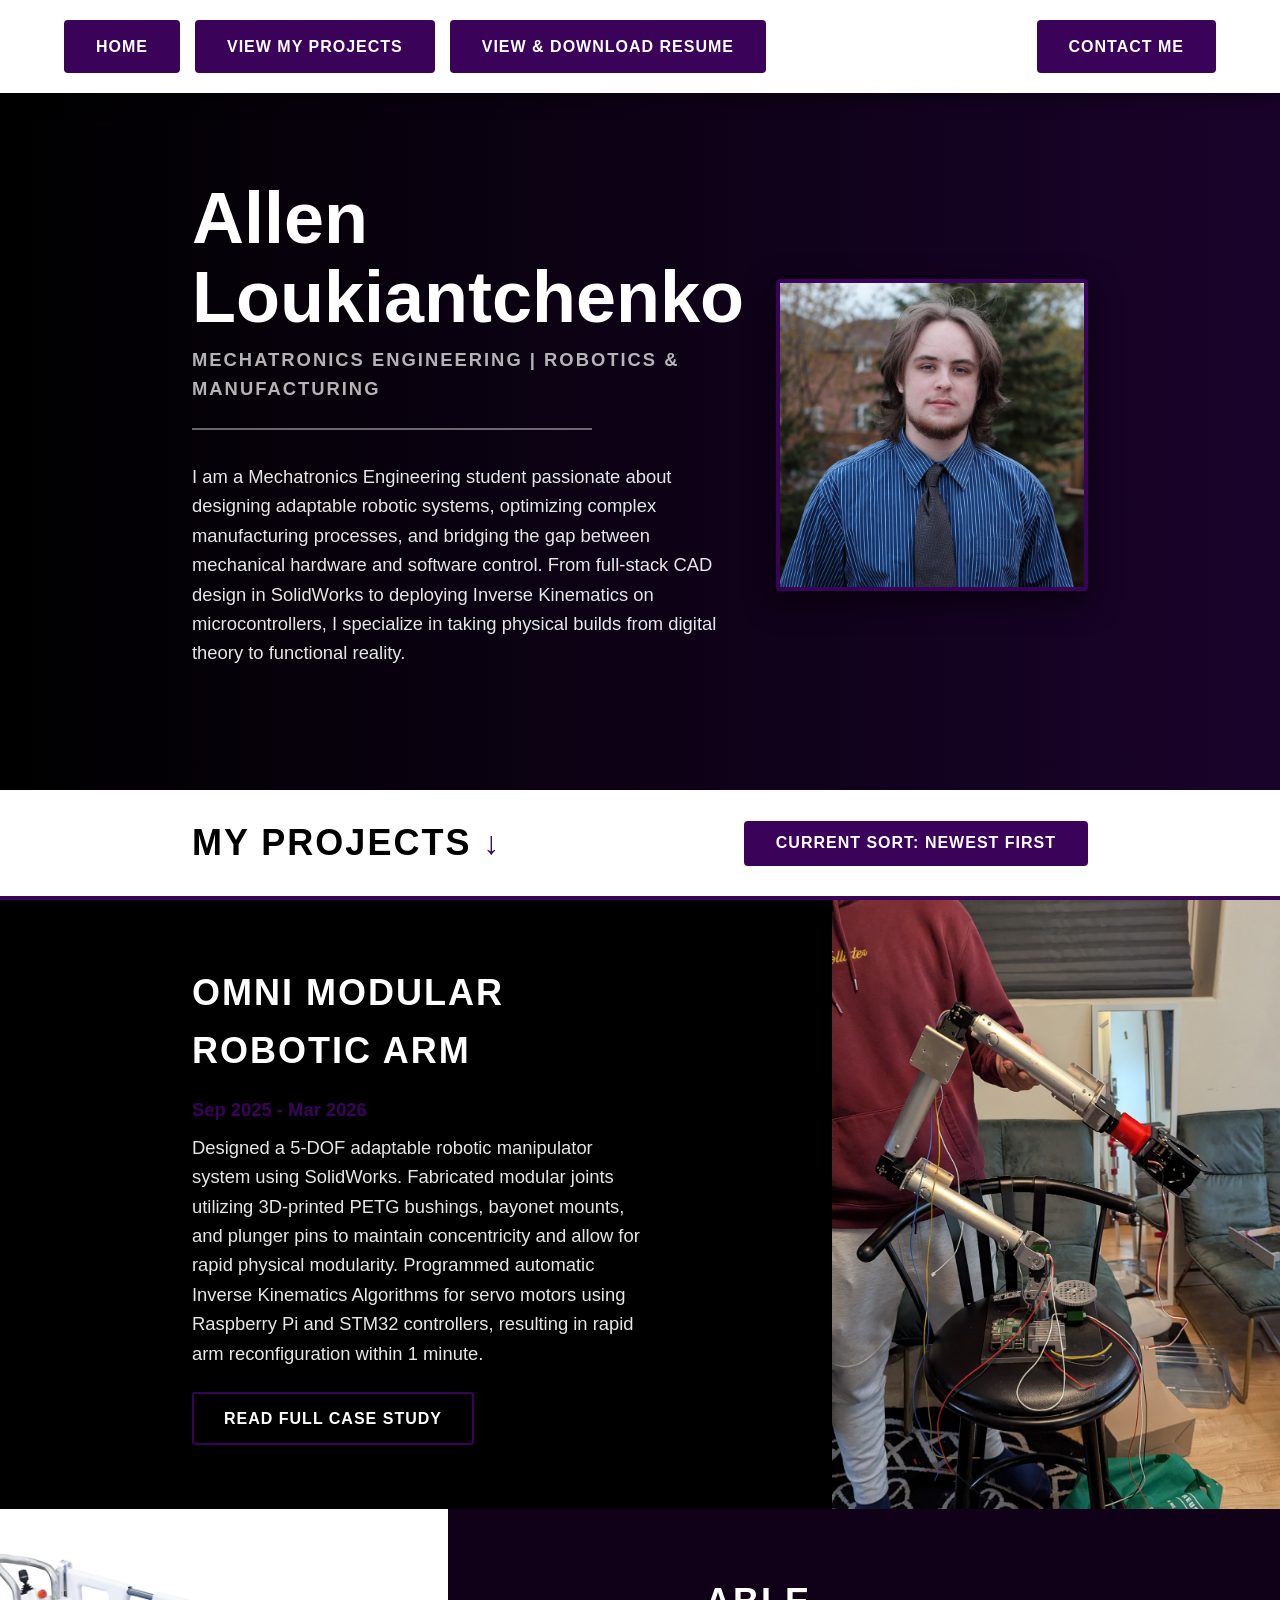
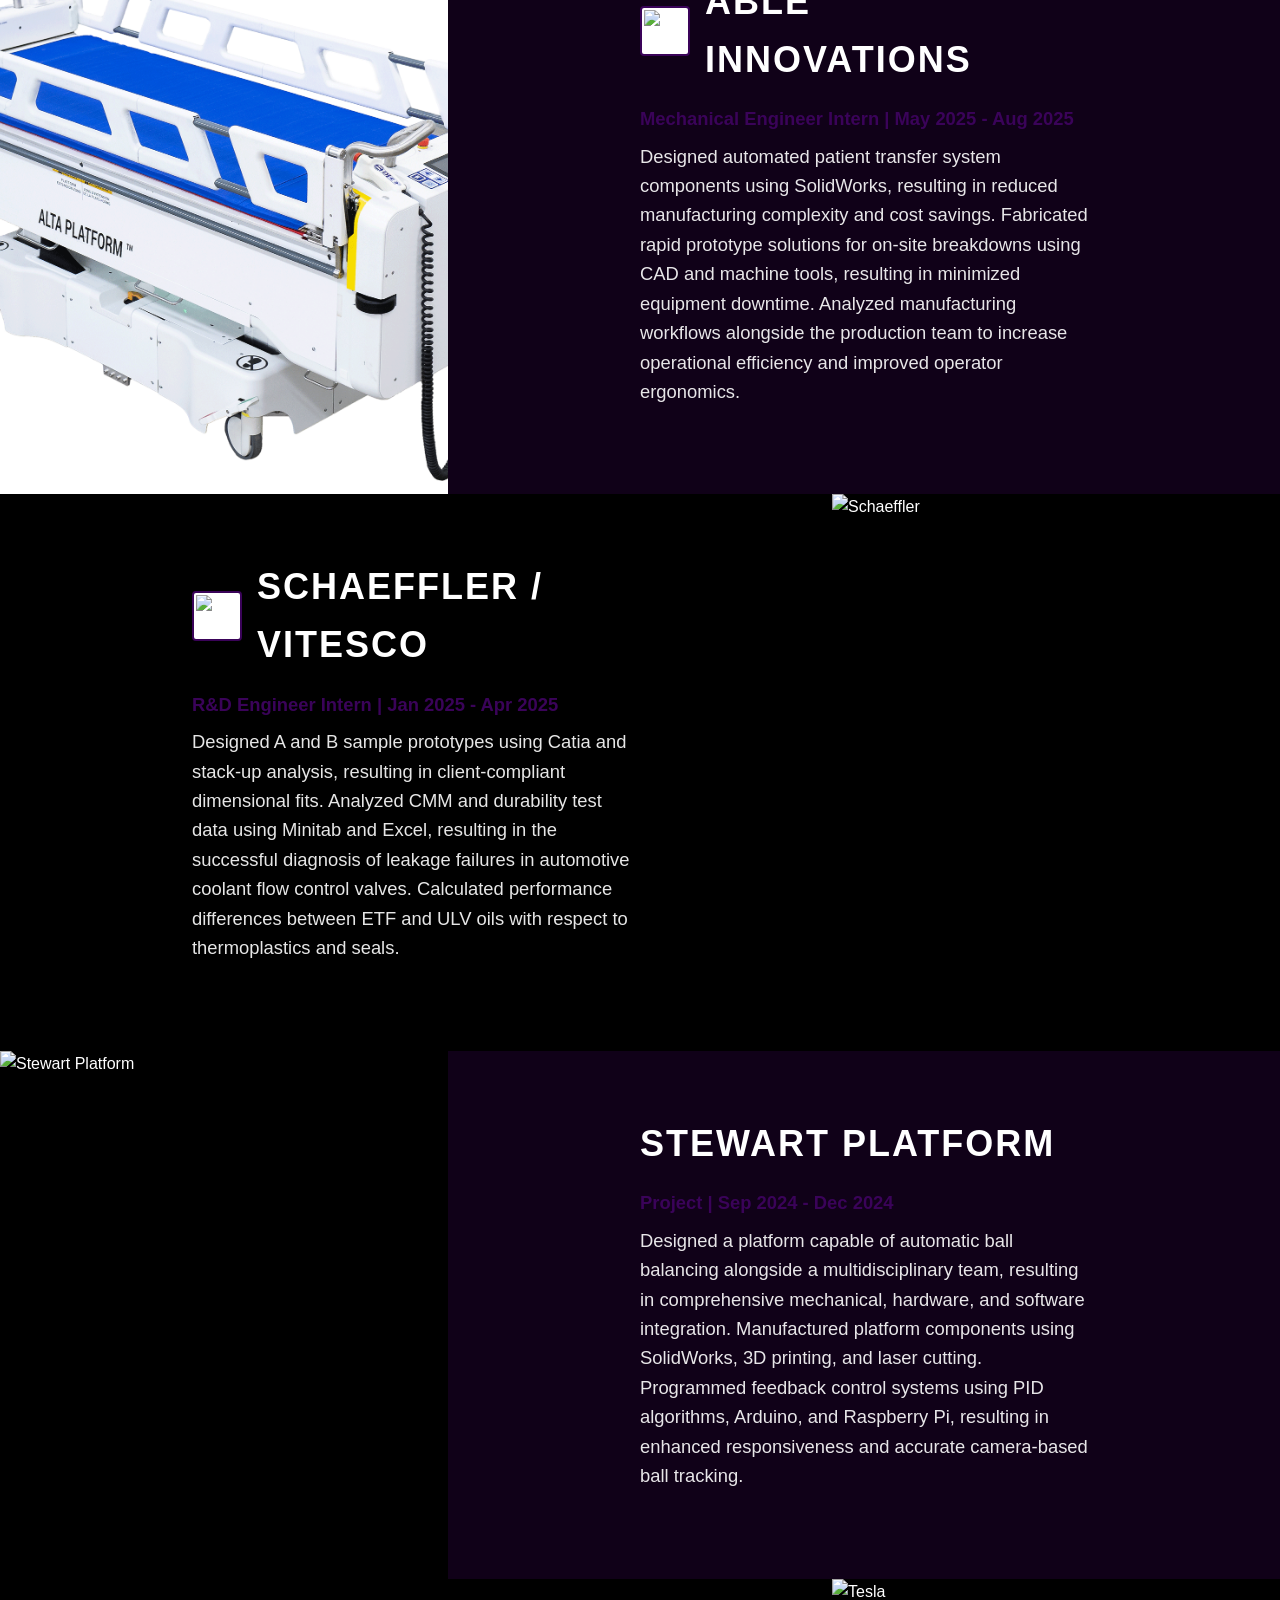
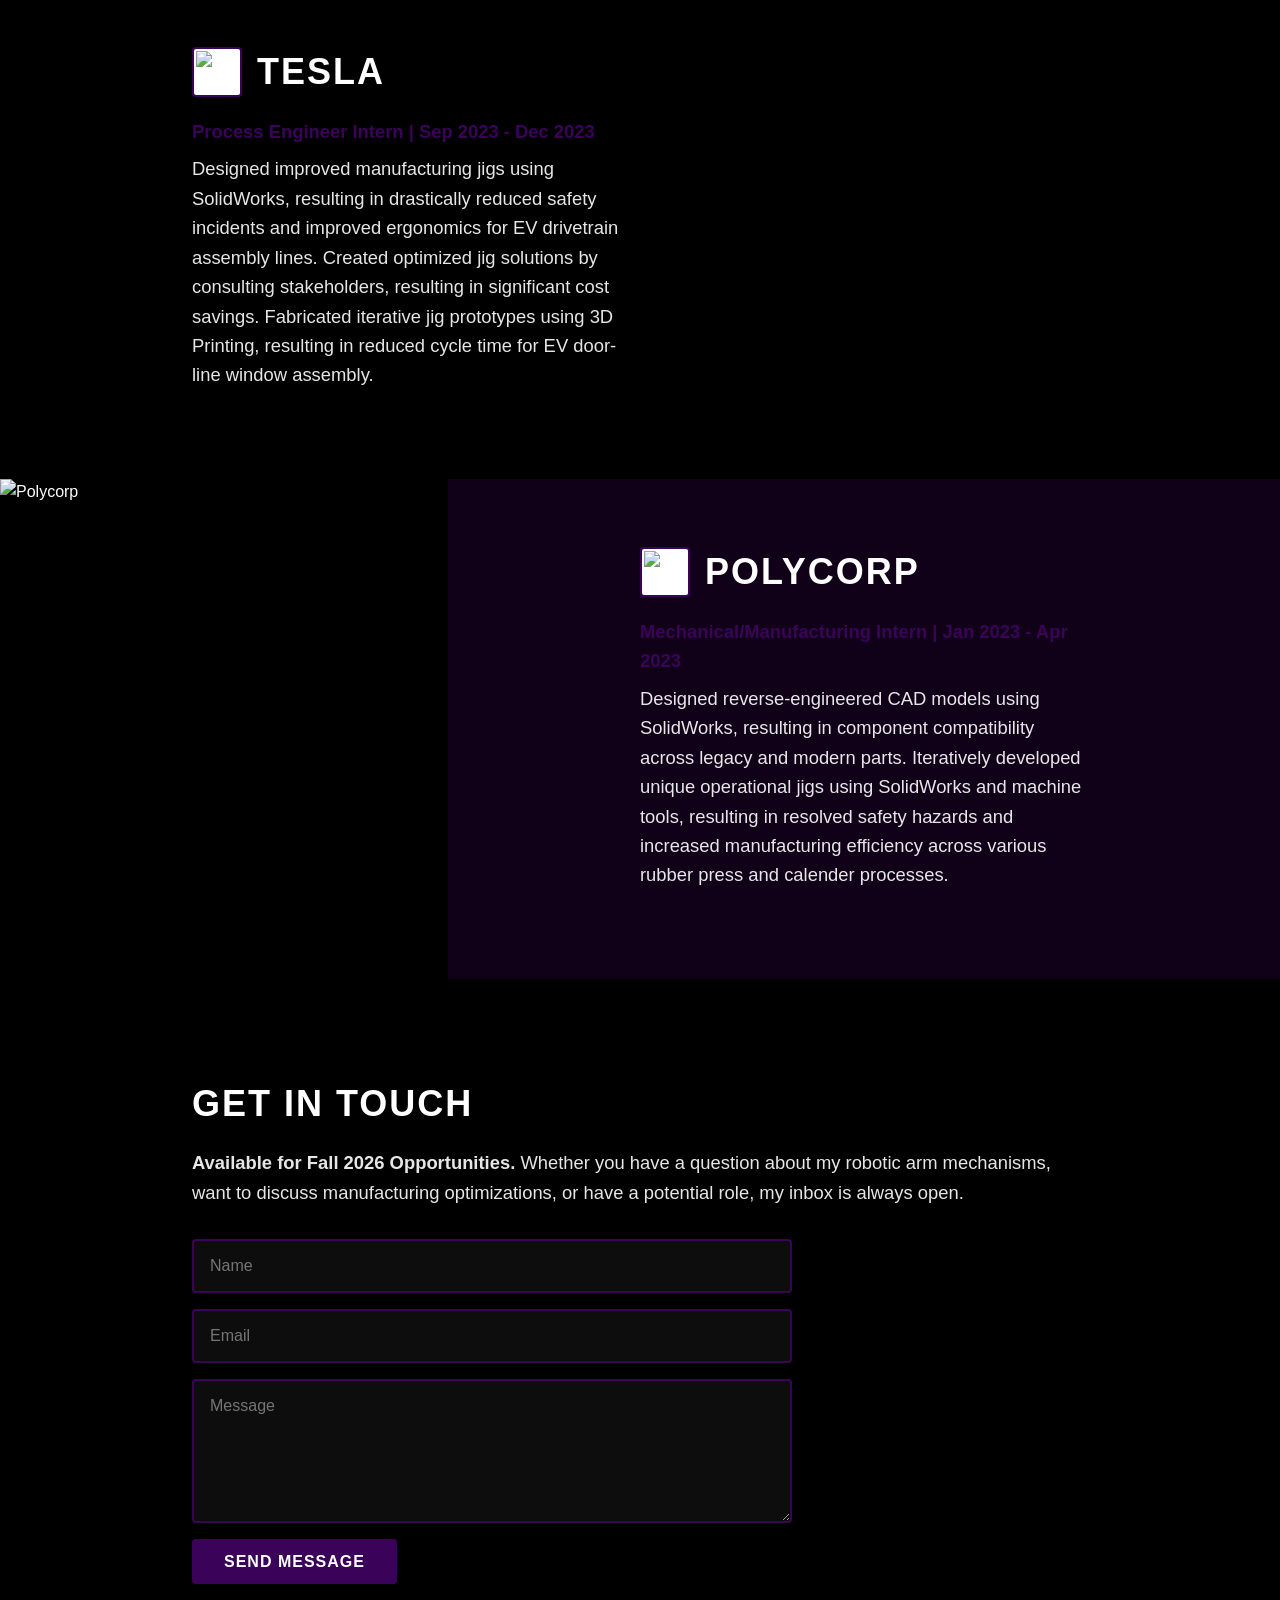
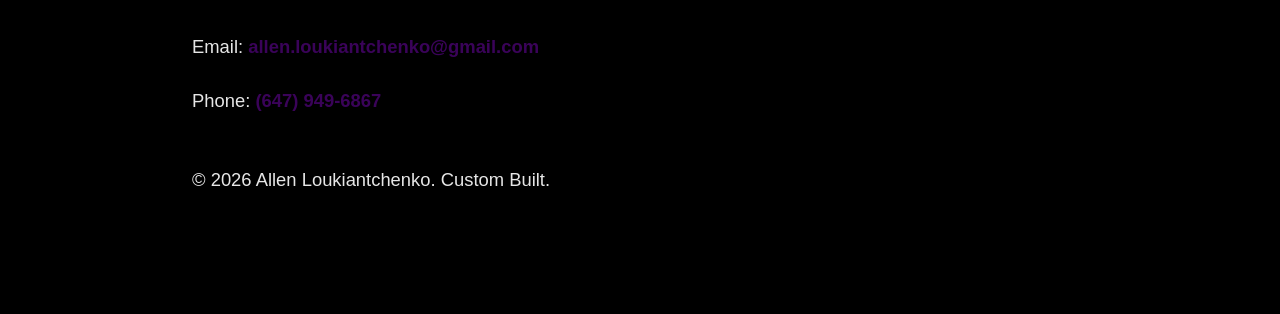
==== commit f0b3e4f0: "Made resume viewer fullscreen and centered" ====
--- a/index.html
+++ b/index.html
@@ -75,7 +75,7 @@
            3. TOP NAVIGATION
            ========================================= */
         .top-nav {
-            position: fixed; /* Locks to top of viewport */
+            position: fixed; 
             top: 0;
             left: 0;
             width: 100%;
@@ -91,14 +91,14 @@
         .nav-left { display: flex; gap: 15px; }
 
         /* =========================================
-           4. INTRO SECTION (Full Viewport Height)
+           4. INTRO SECTION 
            ========================================= */
         .intro-section {
             background: linear-gradient(to right, var(--bg-dark) 0%, var(--bg-purple) 100%);
             min-height: 100vh;
             display: flex;
             flex-direction: column;
-            padding-top: 80px; /* Clears the fixed nav bar */
+            padding-top: 80px; 
         }
 
         .intro-content {
@@ -106,11 +106,10 @@
             flex-direction: row;
             align-items: center;
             justify-content: space-between;
-            flex-grow: 1; /* Pushes the projects bar to the bottom */
-            width: 100%;
-        }
-
-        /* 15% Rule applied perfectly here */
+            flex-grow: 1; 
+            width: 100%;
+        }
+
         .intro-text {
             flex: 1;
             padding-left: 15%;
@@ -176,7 +175,7 @@
         }
 
         /* =========================================
-           6. PROJECT ZIG-ZAG LAYOUT
+           6. PROJECT ZIG-ZAG LAYOUT & LOGOS
            ========================================= */
         .project-item {
             display: flex;
@@ -184,13 +183,11 @@
             min-height: 500px;
         }
 
-        /* Dynamic classes controlled by JavaScript */
         .project-item.orient-left { flex-direction: row; }
         .project-item.orient-right { flex-direction: row-reverse; }
 
-        /* Alternating Background Colors */
         .project-item:nth-child(odd) .project-content { background-color: var(--bg-dark); }
-        .project-item:nth-child(even) .project-content { background-color: #100118; } /* Very dark purple */
+        .project-item:nth-child(even) .project-content { background-color: #100118; } 
 
         .project-content {
             flex: 1;
@@ -198,6 +195,28 @@
             display: flex;
             flex-direction: column;
             justify-content: center;
+        }
+
+        /* New Company Logo Header Formatting */
+        .project-header {
+            display: flex;
+            align-items: center;
+            gap: 15px;
+            margin-bottom: 1rem;
+        }
+        
+        .project-header h2 {
+            margin-bottom: 0; /* Overrides default margin so it aligns with logo */
+        }
+
+        .company-logo {
+            width: 50px;
+            height: 50px;
+            border-radius: 0.25rem;
+            object-fit: contain;
+            background-color: #ffffff; /* Gives transparent PNGs a solid white background block */
+            border: 2px solid var(--accent-purple);
+            padding: 2px;
         }
 
         .project-image {
@@ -264,6 +283,7 @@
             
             .projects-bar { flex-direction: column; gap: 20px; padding: 2rem 5%; text-align: center; }
             
+            .project-header { justify-content: center; } /* Center title & logo on mobile */
             .project-item.orient-left, .project-item.orient-right { flex-direction: column; }
             .project-content { padding: 3rem 5%; align-items: center; text-align: center; }
             .project-image { min-height: 350px; }
@@ -273,11 +293,12 @@
         }
     </style>
 </head>
-<body>
+<body id="top"> <!-- Added ID for the Home button to scroll to -->
 
     <!-- TOP NAVIGATION BAR -->
     <nav class="top-nav">
         <div class="nav-left">
+            <a href="#top" class="btn">Home</a>
             <a href="#projects-bar" class="btn">View My Projects</a>
             <a href="resume.html" class="btn">View & Download Resume</a>
         </div>
@@ -313,10 +334,12 @@
     <!-- PROJECT LIST SECTION -->
     <div id="projects"> 
 
-        <!-- 1. OMNI Capstone Project -->
-        <article class="project-item">
-            <div class="project-content">
-                <h2>OMNI Modular Robotic Arm</h2>
+        <!-- 1. OMNI Capstone Project (No Logo) -->
+        <article class="project-item">
+            <div class="project-content">
+                <div class="project-header">
+                    <h2>OMNI Modular Robotic Arm</h2>
+                </div>
                 <p style="color: var(--accent-purple); font-weight: bold; margin-bottom: 0.5rem;">Sep 2025 - Mar 2026</p>
                 <p>Designed a 5-DOF adaptable robotic manipulator system using SolidWorks. Fabricated modular joints utilizing 3D-printed PETG bushings, bayonet mounts, and plunger pins to maintain concentricity and allow for rapid physical modularity. Programmed automatic Inverse Kinematics Algorithms for servo motors using Raspberry Pi and STM32 controllers, resulting in rapid arm reconfiguration within 1 minute.</p>
                 <div><a href="#" class="btn btn-outline">Read Full Case Study</a></div>
@@ -326,10 +349,13 @@
             </div>
         </article>
 
-        <!-- 2. Able Innovations -->
-        <article class="project-item">
-            <div class="project-content">
-                <h2>Able Innovations</h2>
+        <!-- 2. Able Innovations (With Logo) -->
+        <article class="project-item">
+            <div class="project-content">
+                <div class="project-header">
+                    <img src="images/able_logo.png" alt="Able Innovations" class="company-logo" />
+                    <h2>Able Innovations</h2>
+                </div>
                 <p style="color: var(--accent-purple); font-weight: bold; margin-bottom: 0.5rem;">Mechanical Engineer Intern | May 2025 - Aug 2025</p>
                 <p>Designed automated patient transfer system components using SolidWorks, resulting in reduced manufacturing complexity and cost savings. Fabricated rapid prototype solutions for on-site breakdowns using CAD and machine tools, resulting in minimized equipment downtime. Analyzed manufacturing workflows alongside the production team to increase operational efficiency and improved operator ergonomics.</p>
             </div>
@@ -338,10 +364,13 @@
             </div>
         </article>
 
-        <!-- 3. Schaeffler / Vitesco -->
-        <article class="project-item">
-            <div class="project-content">
-                <h2>Schaeffler / Vitesco</h2>
+        <!-- 3. Schaeffler / Vitesco (With Logo) -->
+        <article class="project-item">
+            <div class="project-content">
+                <div class="project-header">
+                    <img src="images/schaeffler_logo.png" alt="Schaeffler" class="company-logo" />
+                    <h2>Schaeffler / Vitesco</h2>
+                </div>
                 <p style="color: var(--accent-purple); font-weight: bold; margin-bottom: 0.5rem;">R&D Engineer Intern | Jan 2025 - Apr 2025</p>
                 <p>Designed A and B sample prototypes using Catia and stack-up analysis, resulting in client-compliant dimensional fits. Analyzed CMM and durability test data using Minitab and Excel, resulting in the successful diagnosis of leakage failures in automotive coolant flow control valves. Calculated performance differences between ETF and ULV oils with respect to thermoplastics and seals.</p>
             </div>
@@ -350,10 +379,12 @@
             </div>
         </article>
 
-        <!-- 4. Stewart Platform -->
-        <article class="project-item">
-            <div class="project-content">
-                <h2>Stewart Platform</h2>
+        <!-- 4. Stewart Platform (No Logo) -->
+        <article class="project-item">
+            <div class="project-content">
+                <div class="project-header">
+                    <h2>Stewart Platform</h2>
+                </div>
                 <p style="color: var(--accent-purple); font-weight: bold; margin-bottom: 0.5rem;">Project | Sep 2024 - Dec 2024</p>
                 <p>Designed a platform capable of automatic ball balancing alongside a multidisciplinary team, resulting in comprehensive mechanical, hardware, and software integration. Manufactured platform components using SolidWorks, 3D printing, and laser cutting. Programmed feedback control systems using PID algorithms, Arduino, and Raspberry Pi, resulting in enhanced responsiveness and accurate camera-based ball tracking.</p>
             </div>
@@ -362,10 +393,13 @@
             </div>
         </article>
 
-        <!-- 5. Tesla -->
-        <article class="project-item">
-            <div class="project-content">
-                <h2>Tesla</h2>
+        <!-- 5. Tesla (With Logo) -->
+        <article class="project-item">
+            <div class="project-content">
+                <div class="project-header">
+                    <img src="images/tesla_logo.png" alt="Tesla" class="company-logo" />
+                    <h2>Tesla</h2>
+                </div>
                 <p style="color: var(--accent-purple); font-weight: bold; margin-bottom: 0.5rem;">Process Engineer Intern | Sep 2023 - Dec 2023</p>
                 <p>Designed improved manufacturing jigs using SolidWorks, resulting in drastically reduced safety incidents and improved ergonomics for EV drivetrain assembly lines. Created optimized jig solutions by consulting stakeholders, resulting in significant cost savings. Fabricated iterative jig prototypes using 3D Printing, resulting in reduced cycle time for EV door-line window assembly.</p>
             </div>
@@ -374,10 +408,13 @@
             </div>
         </article>
         
-        <!-- 6. Polycorp -->
-        <article class="project-item">
-            <div class="project-content">
-                <h2>Polycorp</h2>
+        <!-- 6. Polycorp (With Logo) -->
+        <article class="project-item">
+            <div class="project-content">
+                <div class="project-header">
+                    <img src="images/polycorp_logo.png" alt="Polycorp" class="company-logo" />
+                    <h2>Polycorp</h2>
+                </div>
                 <p style="color: var(--accent-purple); font-weight: bold; margin-bottom: 0.5rem;">Mechanical/Manufacturing Intern | Jan 2023 - Apr 2023</p>
                 <p>Designed reverse-engineered CAD models using SolidWorks, resulting in component compatibility across legacy and modern parts. Iteratively developed unique operational jigs using SolidWorks and machine tools, resulting in resolved safety hazards and increased manufacturing efficiency across various rubber press and calender processes.</p>
             </div>
@@ -417,18 +454,15 @@
         function applyZigZag() {
             const projectsArray = Array.from(document.getElementsByClassName('project-item'));
             projectsArray.forEach((proj, index) => {
-                // Clear existing orientation classes
                 proj.classList.remove('orient-right', 'orient-left');
-                // Apply alternating classes
                 if (index % 2 === 0) {
-                    proj.classList.add('orient-left'); // Image on right, text on left
+                    proj.classList.add('orient-left'); 
                 } else {
-                    proj.classList.add('orient-right'); // Image on left, text on right
+                    proj.classList.add('orient-right'); 
                 }
             });
         }
 
-        // Run once on load to establish the initial layout
         applyZigZag();
 
         document.getElementById('sort-btn').addEventListener('click', function(e) {
@@ -440,10 +474,7 @@
             const list = document.getElementById('projects');
             const projectsArray = Array.from(list.getElementsByClassName('project-item'));
 
-            // Reverse the DOM nodes
             projectsArray.reverse().forEach(proj => list.appendChild(proj));
-
-            // Re-apply the zig-zag layout so it always stays perfectly alternating
             applyZigZag();
         });
     </script>
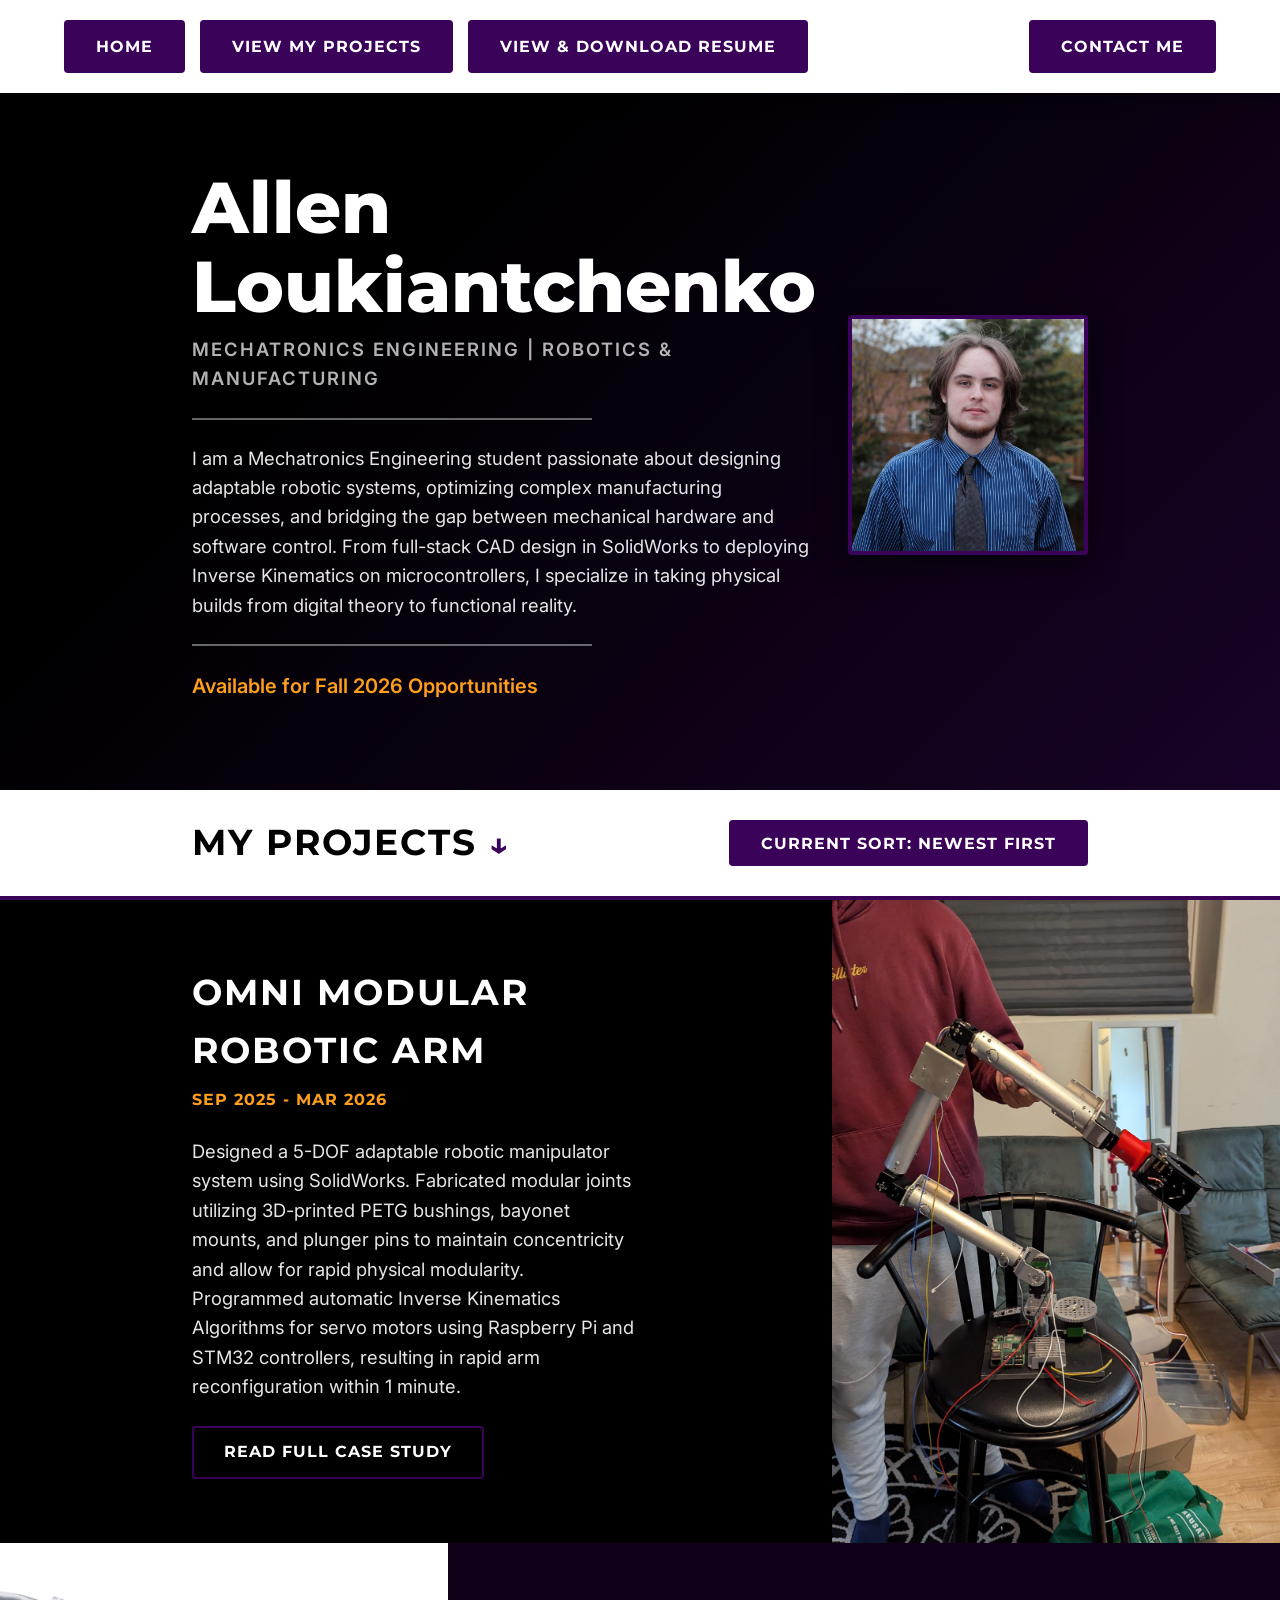
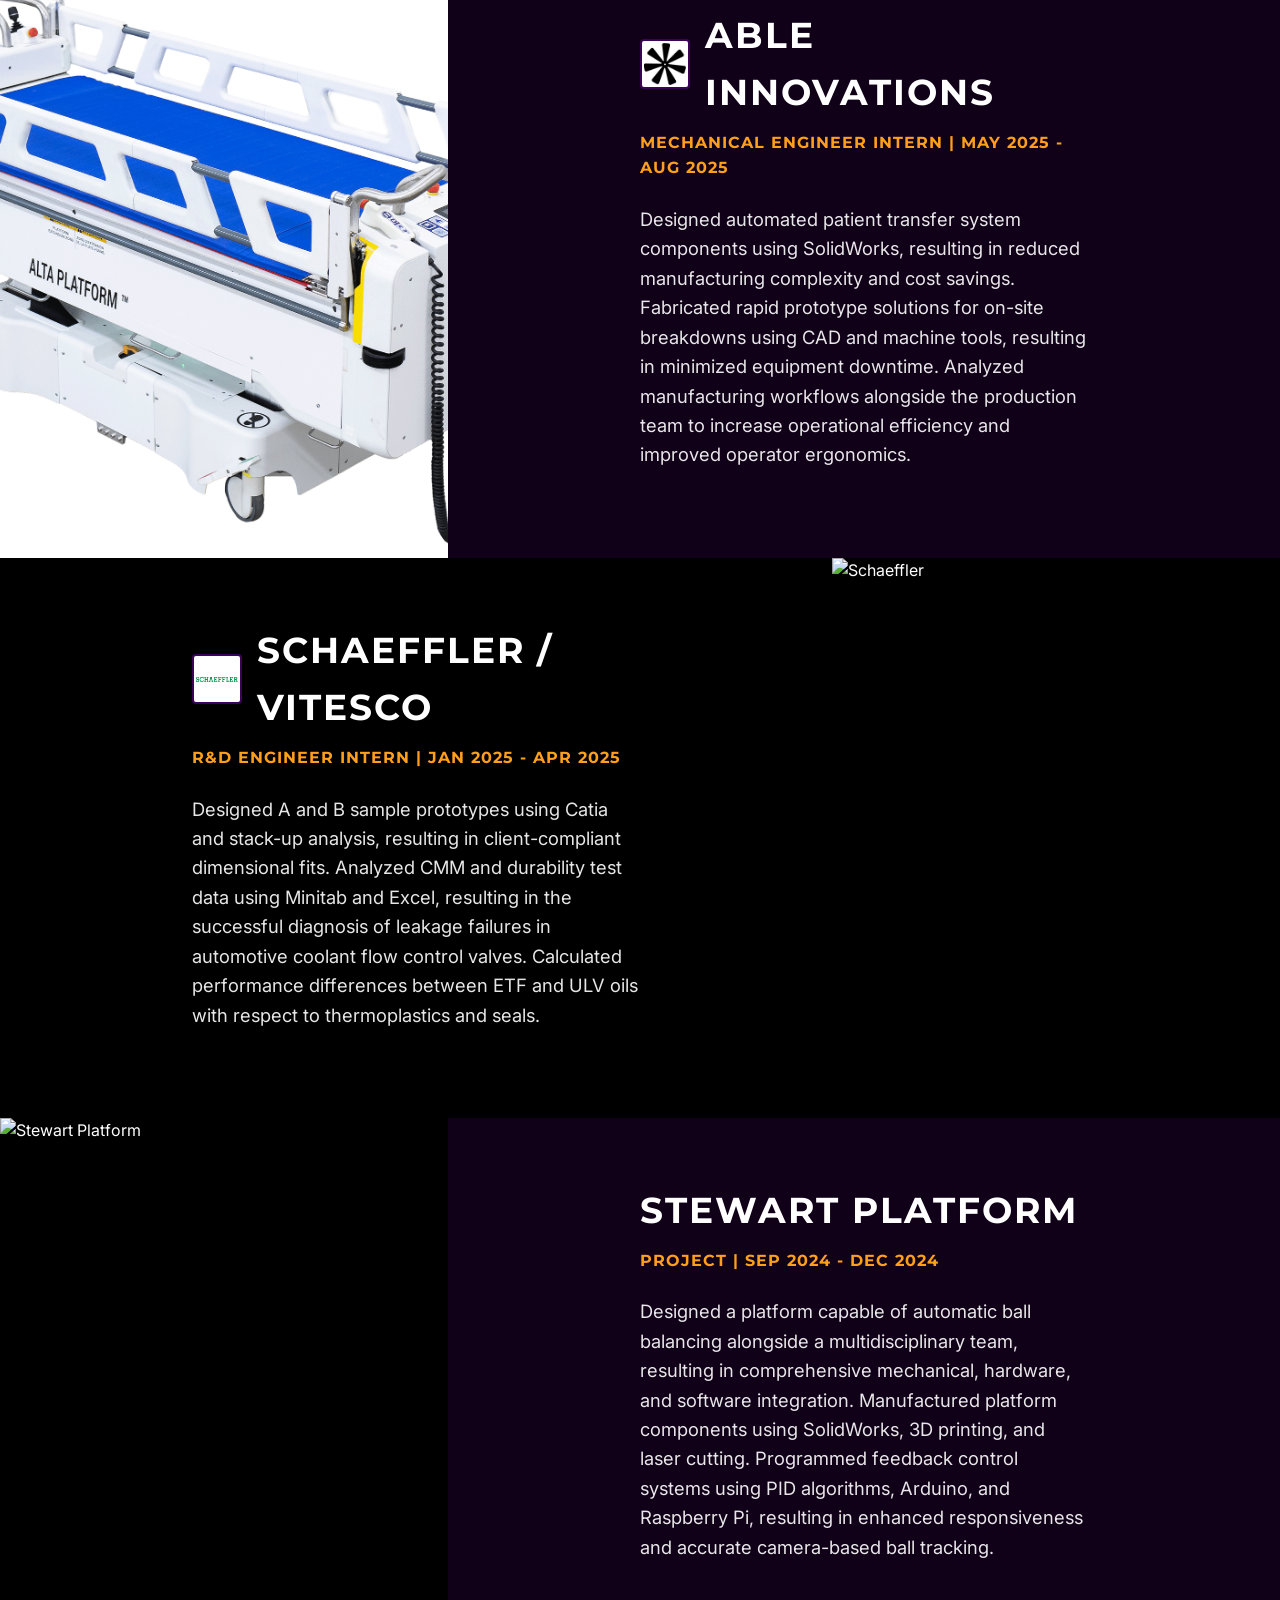
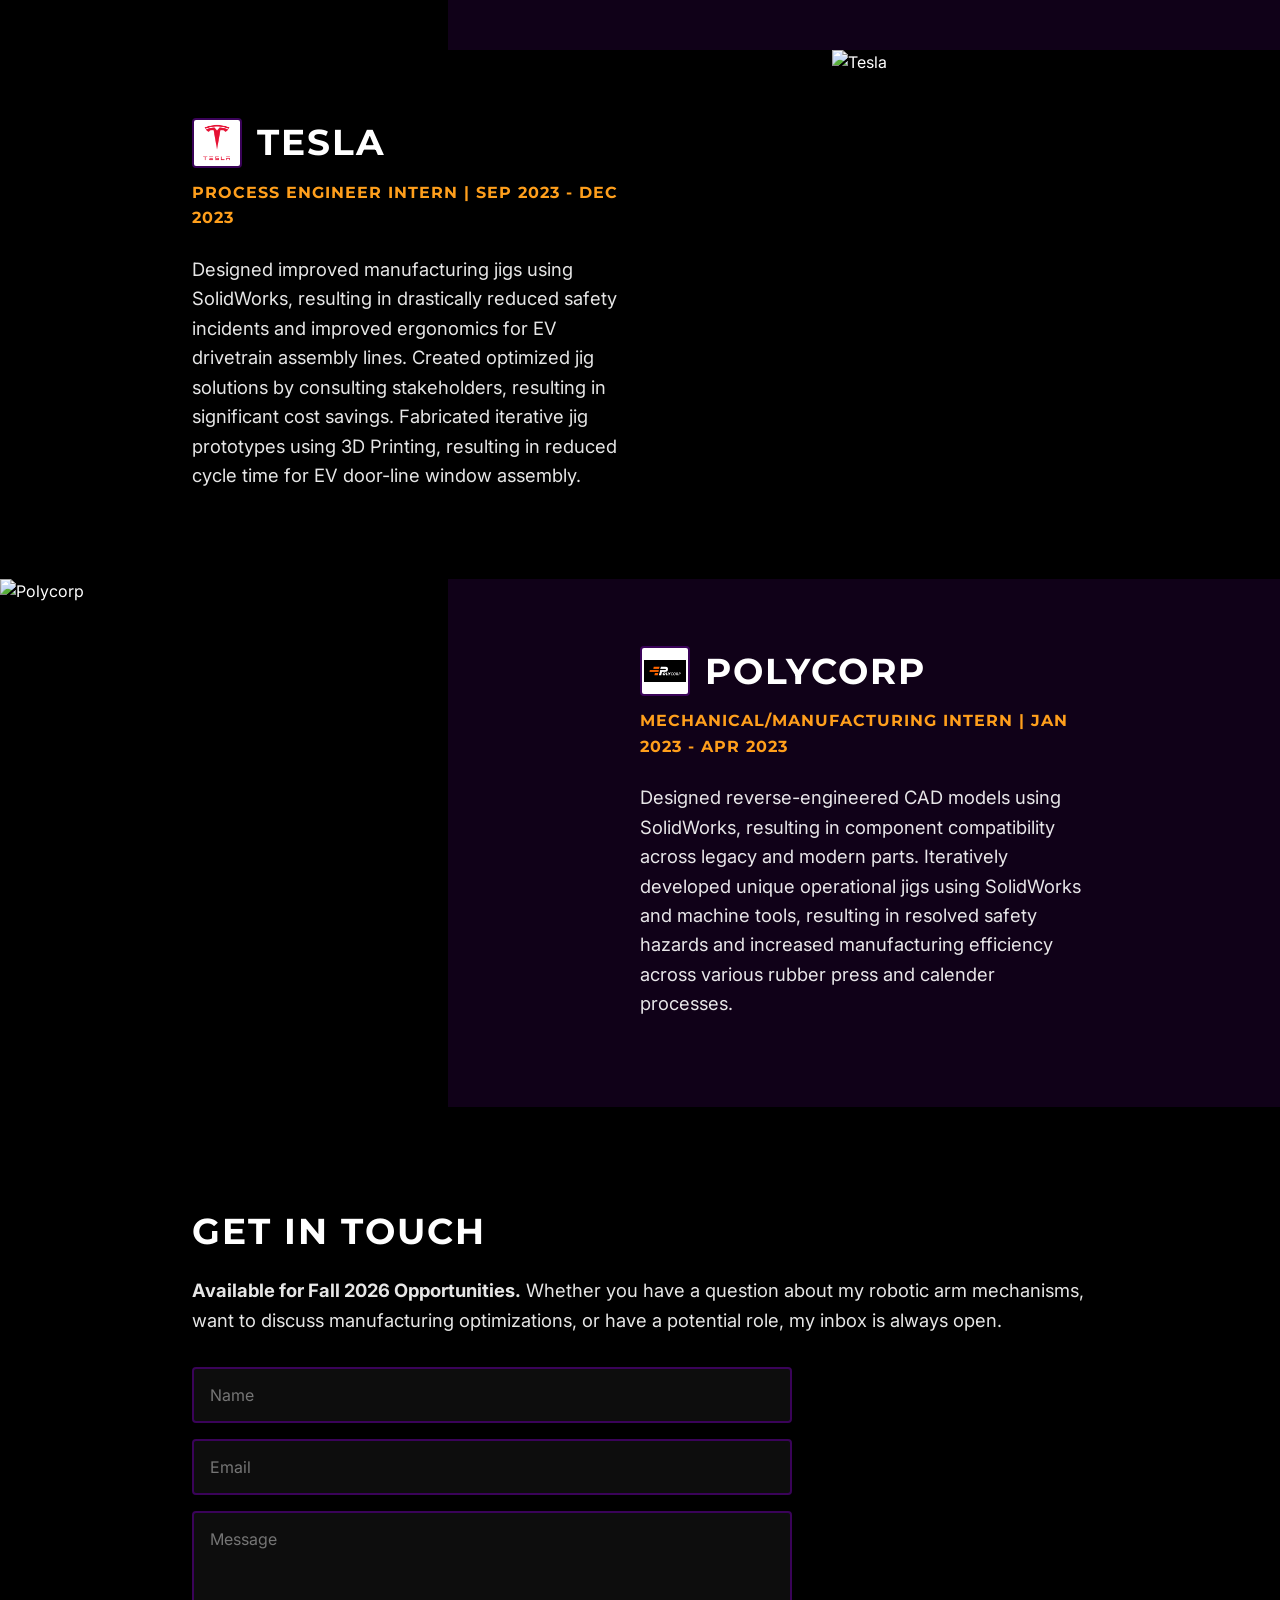
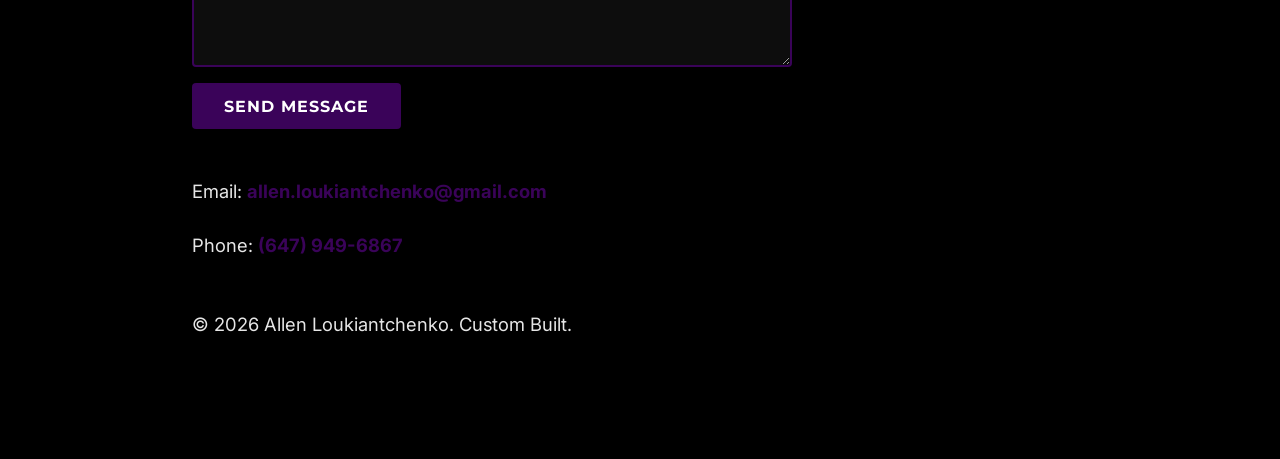
==== commit cace38a1: "Made resume viewer fullscreen and centered" ====
--- a/index.html
+++ b/index.html
@@ -4,6 +4,12 @@
     <meta charset="UTF-8">
     <meta name="viewport" content="width=device-width, initial-scale=1.0">
     <title>Allen Loukiantchenko | Portfolio</title>
+    
+    <!-- Google Fonts: Montserrat for Headings, Inter for Body Text -->
+    <link rel="preconnect" href="https://fonts.googleapis.com">
+    <link rel="preconnect" href="https://fonts.gstatic.com" crossorigin>
+    <link href="https://fonts.googleapis.com/css2?family=Inter:wght@300;400;600&family=Montserrat:wght@700;800&display=swap" rel="stylesheet">
+
     <style>
         /* =========================================
            1. CORE VARIABLES & RESET
@@ -13,20 +19,20 @@
             --bg-purple: #1a032b;
             --accent-purple: #3a0359;
             --accent-hover: #550580;
+            --accent-orange: #FF9F1C; /* New Complementary Contrast Color */
             --text-main: #ffffff;
             --text-muted: rgba(255, 255, 255, 0.7);
-            --font-stack: 'Segoe UI', Tahoma, Geneva, Verdana, sans-serif;
-        }
-
-        * {
-            margin: 0;
-            padding: 0;
-            box-sizing: border-box;
-        }
+            
+            /* Custom Typography Variables */
+            --font-headings: 'Montserrat', sans-serif;
+            --font-body: 'Inter', sans-serif;
+        }
+
+        * { margin: 0; padding: 0; box-sizing: border-box; }
 
         html, body {
             width: 100%;
-            font-family: var(--font-stack);
+            font-family: var(--font-body);
             background-color: var(--bg-dark);
             color: var(--text-main);
             line-height: 1.6;
@@ -36,6 +42,7 @@
         /* =========================================
            2. TYPOGRAPHY & BUTTONS
            ========================================= */
+        h1, h2, h3 { font-family: var(--font-headings); }
         h1 { font-size: 4.5rem; font-weight: 800; line-height: 1.1; margin-bottom: 0.5rem; }
         h2 { font-size: 2.25rem; font-weight: 700; margin-bottom: 1rem; text-transform: uppercase; letter-spacing: 2px; }
         h3 { font-size: 1.5rem; font-weight: 600; margin-bottom: 0.5rem; }
@@ -43,9 +50,9 @@
 
         .btn {
             display: inline-block;
-            font-family: var(--font-stack);
+            font-family: var(--font-headings); /* Buttons use heading font for punchiness */
             font-size: 1rem;
-            font-weight: bold;
+            font-weight: 700;
             text-transform: uppercase;
             letter-spacing: 1px;
             padding: 0.85rem 2rem;
@@ -58,18 +65,9 @@
             transition: background-color 0.2s ease;
         }
 
-        .btn:hover {
-            background-color: var(--accent-hover);
-        }
-
-        .btn-outline {
-            background-color: transparent;
-            box-shadow: inset 0 0 0 2px var(--accent-purple);
-        }
-
-        .btn-outline:hover {
-            background-color: rgba(58, 3, 89, 0.2);
-        }
+        .btn:hover { background-color: var(--accent-hover); }
+        .btn-outline { background-color: transparent; box-shadow: inset 0 0 0 2px var(--accent-purple); }
+        .btn-outline:hover { background-color: rgba(58, 3, 89, 0.2); }
 
         /* =========================================
            3. TOP NAVIGATION
@@ -94,7 +92,8 @@
            4. INTRO SECTION 
            ========================================= */
         .intro-section {
-            background: linear-gradient(to right, var(--bg-dark) 0%, var(--bg-purple) 100%);
+            /* Upgraded to an angled gradient for depth */
+            background: linear-gradient(135deg, var(--bg-dark) 30%, var(--bg-purple) 100%);
             min-height: 100vh;
             display: flex;
             flex-direction: column;
@@ -125,7 +124,7 @@
 
         .intro-text .subtitle {
             color: var(--text-muted);
-            font-weight: bold;
+            font-weight: 600;
             letter-spacing: 2px;
             text-transform: uppercase;
         }
@@ -135,7 +134,15 @@
             max-width: 400px;
             border: 0;
             border-top: 2px solid rgba(255, 255, 255, 0.4);
-            margin: 1.5rem 0 2rem 0;
+            margin: 1.5rem 0;
+        }
+
+        /* Formatting for the new availability blurb */
+        .availability-blurb {
+            color: var(--accent-orange);
+            font-weight: 600;
+            font-size: 1.25rem;
+            margin-bottom: 0; /* Keeps it tight to the separator */
         }
 
         .intro-image img {
@@ -177,12 +184,7 @@
         /* =========================================
            6. PROJECT ZIG-ZAG LAYOUT & LOGOS
            ========================================= */
-        .project-item {
-            display: flex;
-            align-items: stretch;
-            min-height: 500px;
-        }
-
+        .project-item { display: flex; align-items: stretch; min-height: 500px; }
         .project-item.orient-left { flex-direction: row; }
         .project-item.orient-right { flex-direction: row-reverse; }
 
@@ -197,41 +199,38 @@
             justify-content: center;
         }
 
-        /* New Company Logo Header Formatting */
         .project-header {
             display: flex;
             align-items: center;
             gap: 15px;
-            margin-bottom: 1rem;
+            margin-bottom: 0.5rem;
         }
         
-        .project-header h2 {
-            margin-bottom: 0; /* Overrides default margin so it aligns with logo */
-        }
+        .project-header h2 { margin-bottom: 0; }
 
         .company-logo {
             width: 50px;
             height: 50px;
             border-radius: 0.25rem;
             object-fit: contain;
-            background-color: #ffffff; /* Gives transparent PNGs a solid white background block */
+            background-color: #ffffff; 
             border: 2px solid var(--accent-purple);
             padding: 2px;
         }
 
-        .project-image {
-            flex: 1;
-            position: relative;
-        }
-
-        .project-image img {
-            position: absolute;
-            top: 0;
-            left: 0;
-            width: 100%;
-            height: 100%;
-            object-fit: cover;
-        }
+        /* High contrast metadata class */
+        .project-meta {
+            color: var(--accent-orange);
+            font-family: var(--font-headings);
+            font-size: 1rem;
+            font-weight: 700;
+            text-transform: uppercase;
+            letter-spacing: 1px;
+            margin-bottom: 1.5rem;
+        }
+
+        .project-image { flex: 1; position: relative; }
+        .project-image img { position: absolute; top: 0; left: 0; width: 100%; height: 100%; object-fit: cover; }
 
         /* =========================================
            7. CONTACT SECTION
@@ -257,7 +256,7 @@
             border: 2px solid var(--accent-purple);
             border-radius: 0.25rem;
             color: var(--text-main);
-            font-family: var(--font-stack);
+            font-family: var(--font-body);
             font-size: 1rem;
         }
 
@@ -283,7 +282,7 @@
             
             .projects-bar { flex-direction: column; gap: 20px; padding: 2rem 5%; text-align: center; }
             
-            .project-header { justify-content: center; } /* Center title & logo on mobile */
+            .project-header { justify-content: center; } 
             .project-item.orient-left, .project-item.orient-right { flex-direction: column; }
             .project-content { padding: 3rem 5%; align-items: center; text-align: center; }
             .project-image { min-height: 350px; }
@@ -293,7 +292,7 @@
         }
     </style>
 </head>
-<body id="top"> <!-- Added ID for the Home button to scroll to -->
+<body id="top"> 
 
     <!-- TOP NAVIGATION BAR -->
     <nav class="top-nav">
@@ -316,6 +315,9 @@
                 <hr class="intro-separator" />
                 
                 <p>I am a Mechatronics Engineering student passionate about designing adaptable robotic systems, optimizing complex manufacturing processes, and bridging the gap between mechanical hardware and software control. From full-stack CAD design in SolidWorks to deploying Inverse Kinematics on microcontrollers, I specialize in taking physical builds from digital theory to functional reality.</p>
+                
+                <hr class="intro-separator" style="margin-bottom: 1.5rem;" />
+                <p class="availability-blurb">Available for Fall 2026 Opportunities</p>
             </div>
 
             <div class="intro-image">
@@ -334,29 +336,29 @@
     <!-- PROJECT LIST SECTION -->
     <div id="projects"> 
 
-        <!-- 1. OMNI Capstone Project (No Logo) -->
+        <!-- 1. OMNI Capstone Project -->
         <article class="project-item">
             <div class="project-content">
                 <div class="project-header">
                     <h2>OMNI Modular Robotic Arm</h2>
                 </div>
-                <p style="color: var(--accent-purple); font-weight: bold; margin-bottom: 0.5rem;">Sep 2025 - Mar 2026</p>
+                <p class="project-meta">Sep 2025 - Mar 2026</p>
                 <p>Designed a 5-DOF adaptable robotic manipulator system using SolidWorks. Fabricated modular joints utilizing 3D-printed PETG bushings, bayonet mounts, and plunger pins to maintain concentricity and allow for rapid physical modularity. Programmed automatic Inverse Kinematics Algorithms for servo motors using Raspberry Pi and STM32 controllers, resulting in rapid arm reconfiguration within 1 minute.</p>
                 <div><a href="#" class="btn btn-outline">Read Full Case Study</a></div>
             </div>
             <div class="project-image">
-                <img src="images/your_omni_photo.jpg" alt="OMNI Robotic Arm" />
-            </div>
-        </article>
-
-        <!-- 2. Able Innovations (With Logo) -->
-        <article class="project-item">
-            <div class="project-content">
-                <div class="project-header">
-                    <img src="images/able_logo.png" alt="Able Innovations" class="company-logo" />
+                <img src="images/OMNI_Main_Pic.jpg" alt="OMNI Robotic Arm" />
+            </div>
+        </article>
+
+        <!-- 2. Able Innovations -->
+        <article class="project-item">
+            <div class="project-content">
+                <div class="project-header">
+                    <img src="images/able_logo.jpg" alt="Able Innovations" class="company-logo" />
                     <h2>Able Innovations</h2>
                 </div>
-                <p style="color: var(--accent-purple); font-weight: bold; margin-bottom: 0.5rem;">Mechanical Engineer Intern | May 2025 - Aug 2025</p>
+                <p class="project-meta">Mechanical Engineer Intern | May 2025 - Aug 2025</p>
                 <p>Designed automated patient transfer system components using SolidWorks, resulting in reduced manufacturing complexity and cost savings. Fabricated rapid prototype solutions for on-site breakdowns using CAD and machine tools, resulting in minimized equipment downtime. Analyzed manufacturing workflows alongside the production team to increase operational efficiency and improved operator ergonomics.</p>
             </div>
             <div class="project-image">
@@ -364,14 +366,14 @@
             </div>
         </article>
 
-        <!-- 3. Schaeffler / Vitesco (With Logo) -->
-        <article class="project-item">
-            <div class="project-content">
-                <div class="project-header">
-                    <img src="images/schaeffler_logo.png" alt="Schaeffler" class="company-logo" />
+        <!-- 3. Schaeffler / Vitesco -->
+        <article class="project-item">
+            <div class="project-content">
+                <div class="project-header">
+                    <img src="images/schaeffler_logo.jpg" alt="Schaeffler" class="company-logo" />
                     <h2>Schaeffler / Vitesco</h2>
                 </div>
-                <p style="color: var(--accent-purple); font-weight: bold; margin-bottom: 0.5rem;">R&D Engineer Intern | Jan 2025 - Apr 2025</p>
+                <p class="project-meta">R&D Engineer Intern | Jan 2025 - Apr 2025</p>
                 <p>Designed A and B sample prototypes using Catia and stack-up analysis, resulting in client-compliant dimensional fits. Analyzed CMM and durability test data using Minitab and Excel, resulting in the successful diagnosis of leakage failures in automotive coolant flow control valves. Calculated performance differences between ETF and ULV oils with respect to thermoplastics and seals.</p>
             </div>
             <div class="project-image">
@@ -379,13 +381,13 @@
             </div>
         </article>
 
-        <!-- 4. Stewart Platform (No Logo) -->
+        <!-- 4. Stewart Platform -->
         <article class="project-item">
             <div class="project-content">
                 <div class="project-header">
                     <h2>Stewart Platform</h2>
                 </div>
-                <p style="color: var(--accent-purple); font-weight: bold; margin-bottom: 0.5rem;">Project | Sep 2024 - Dec 2024</p>
+                <p class="project-meta">Project | Sep 2024 - Dec 2024</p>
                 <p>Designed a platform capable of automatic ball balancing alongside a multidisciplinary team, resulting in comprehensive mechanical, hardware, and software integration. Manufactured platform components using SolidWorks, 3D printing, and laser cutting. Programmed feedback control systems using PID algorithms, Arduino, and Raspberry Pi, resulting in enhanced responsiveness and accurate camera-based ball tracking.</p>
             </div>
             <div class="project-image">
@@ -393,14 +395,14 @@
             </div>
         </article>
 
-        <!-- 5. Tesla (With Logo) -->
-        <article class="project-item">
-            <div class="project-content">
-                <div class="project-header">
-                    <img src="images/tesla_logo.png" alt="Tesla" class="company-logo" />
+        <!-- 5. Tesla -->
+        <article class="project-item">
+            <div class="project-content">
+                <div class="project-header">
+                    <img src="images/tesla_logo.jpg" alt="Tesla" class="company-logo" />
                     <h2>Tesla</h2>
                 </div>
-                <p style="color: var(--accent-purple); font-weight: bold; margin-bottom: 0.5rem;">Process Engineer Intern | Sep 2023 - Dec 2023</p>
+                <p class="project-meta">Process Engineer Intern | Sep 2023 - Dec 2023</p>
                 <p>Designed improved manufacturing jigs using SolidWorks, resulting in drastically reduced safety incidents and improved ergonomics for EV drivetrain assembly lines. Created optimized jig solutions by consulting stakeholders, resulting in significant cost savings. Fabricated iterative jig prototypes using 3D Printing, resulting in reduced cycle time for EV door-line window assembly.</p>
             </div>
             <div class="project-image">
@@ -408,14 +410,14 @@
             </div>
         </article>
         
-        <!-- 6. Polycorp (With Logo) -->
-        <article class="project-item">
-            <div class="project-content">
-                <div class="project-header">
-                    <img src="images/polycorp_logo.png" alt="Polycorp" class="company-logo" />
+        <!-- 6. Polycorp -->
+        <article class="project-item">
+            <div class="project-content">
+                <div class="project-header">
+                    <img src="images/polycorp_logo.jpg" alt="Polycorp" class="company-logo" />
                     <h2>Polycorp</h2>
                 </div>
-                <p style="color: var(--accent-purple); font-weight: bold; margin-bottom: 0.5rem;">Mechanical/Manufacturing Intern | Jan 2023 - Apr 2023</p>
+                <p class="project-meta">Mechanical/Manufacturing Intern | Jan 2023 - Apr 2023</p>
                 <p>Designed reverse-engineered CAD models using SolidWorks, resulting in component compatibility across legacy and modern parts. Iteratively developed unique operational jigs using SolidWorks and machine tools, resulting in resolved safety hazards and increased manufacturing efficiency across various rubber press and calender processes.</p>
             </div>
             <div class="project-image">
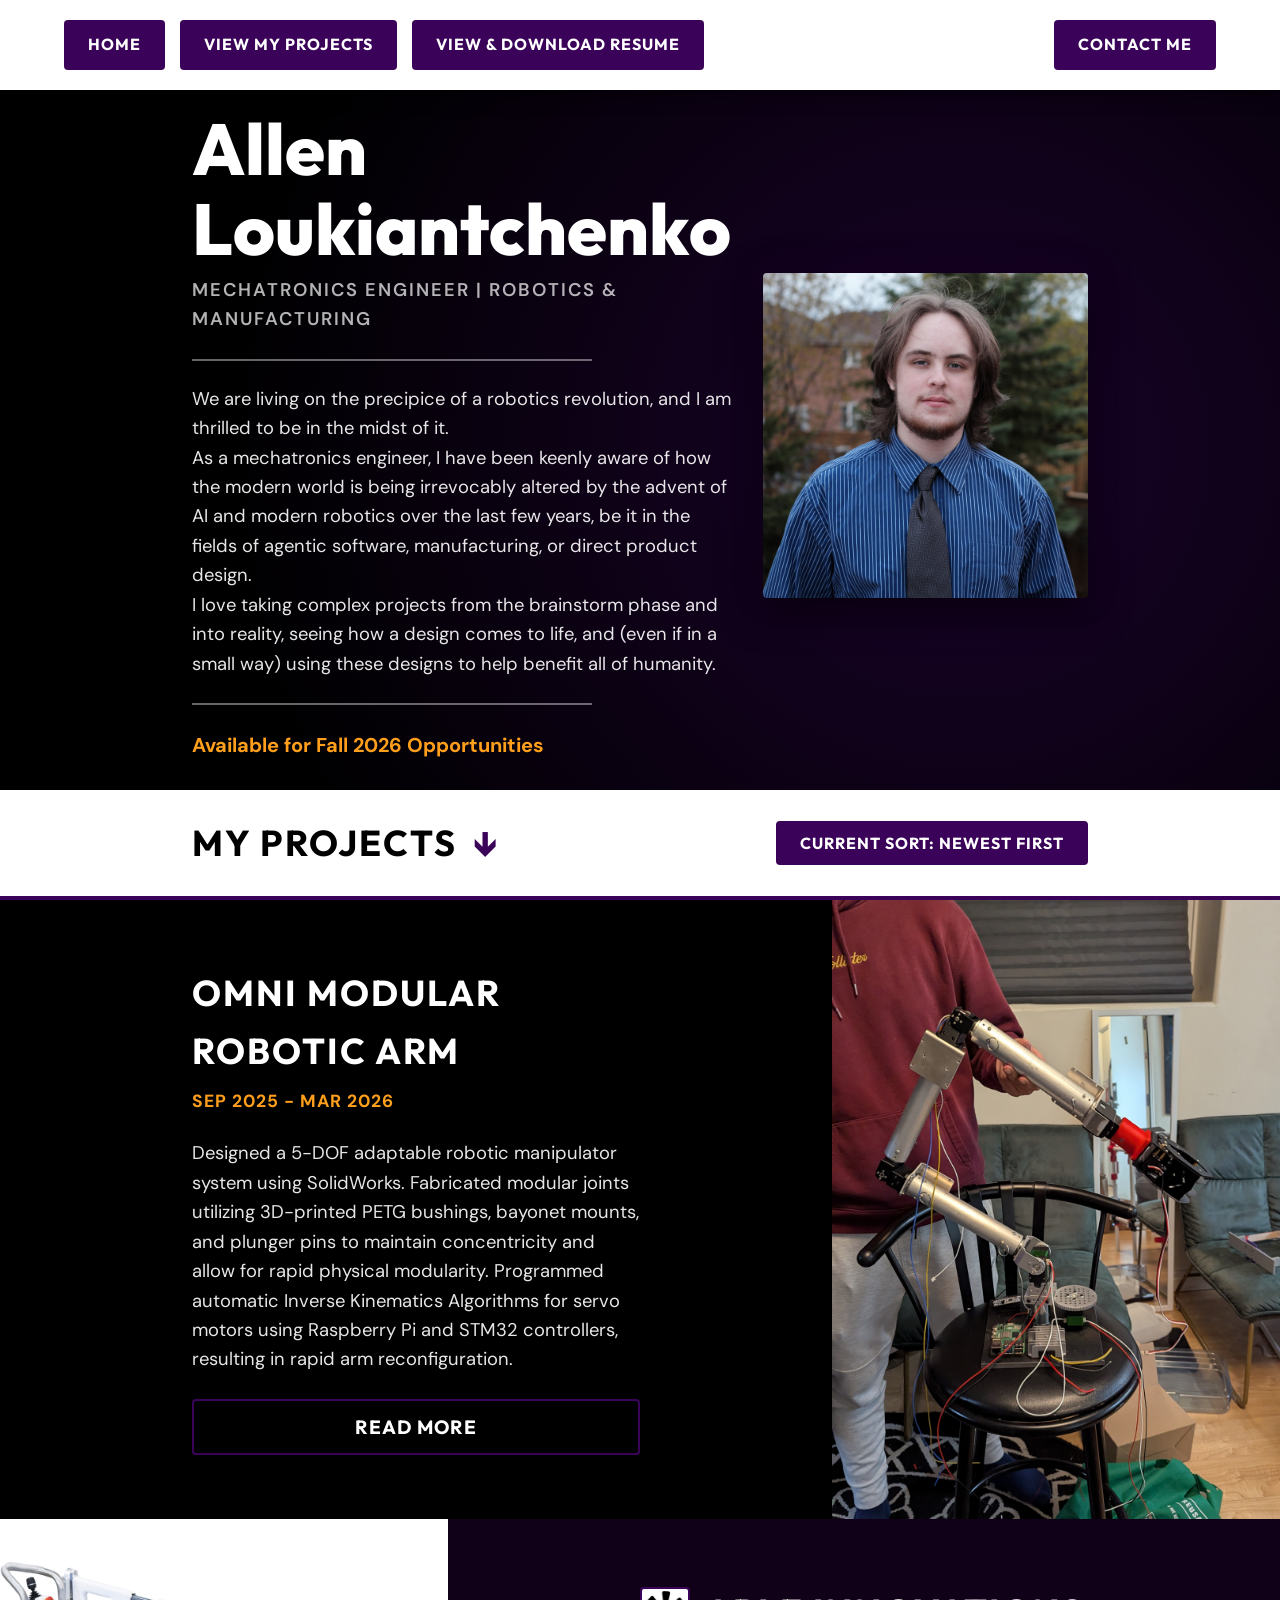
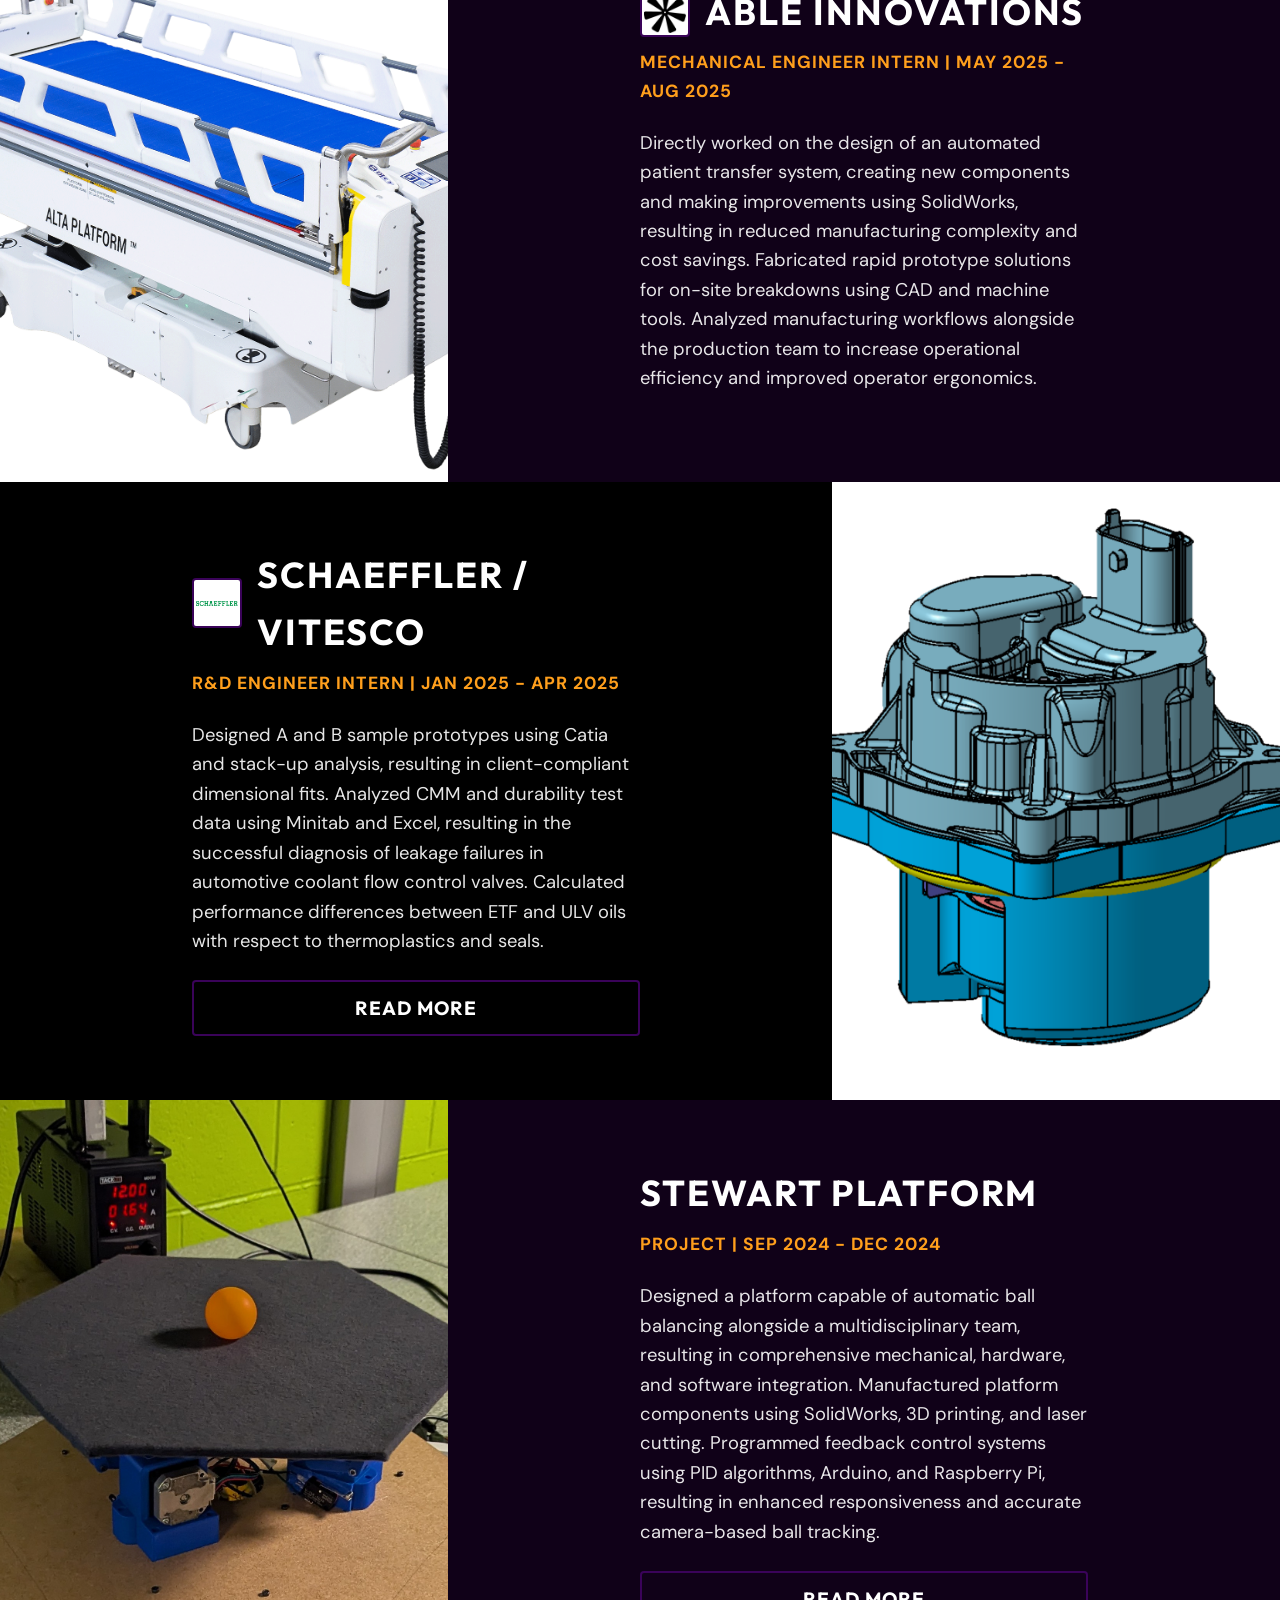
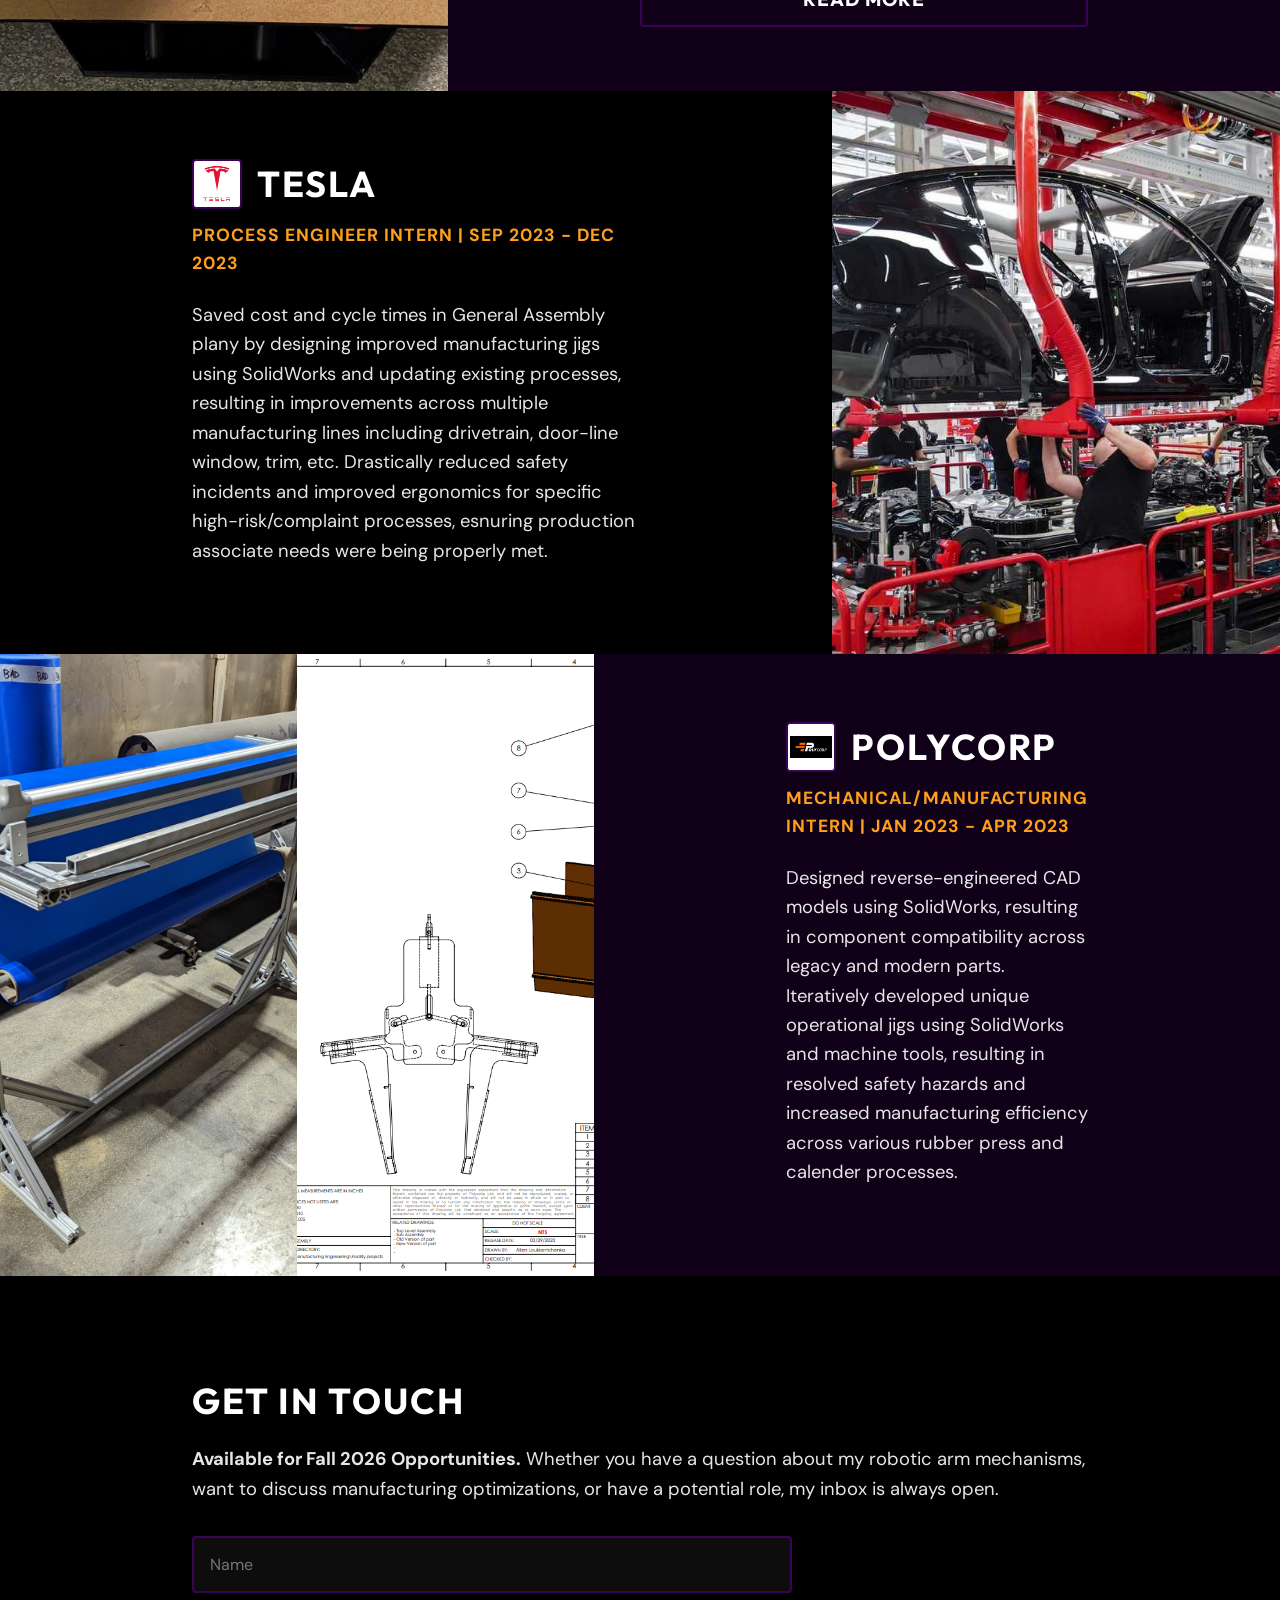
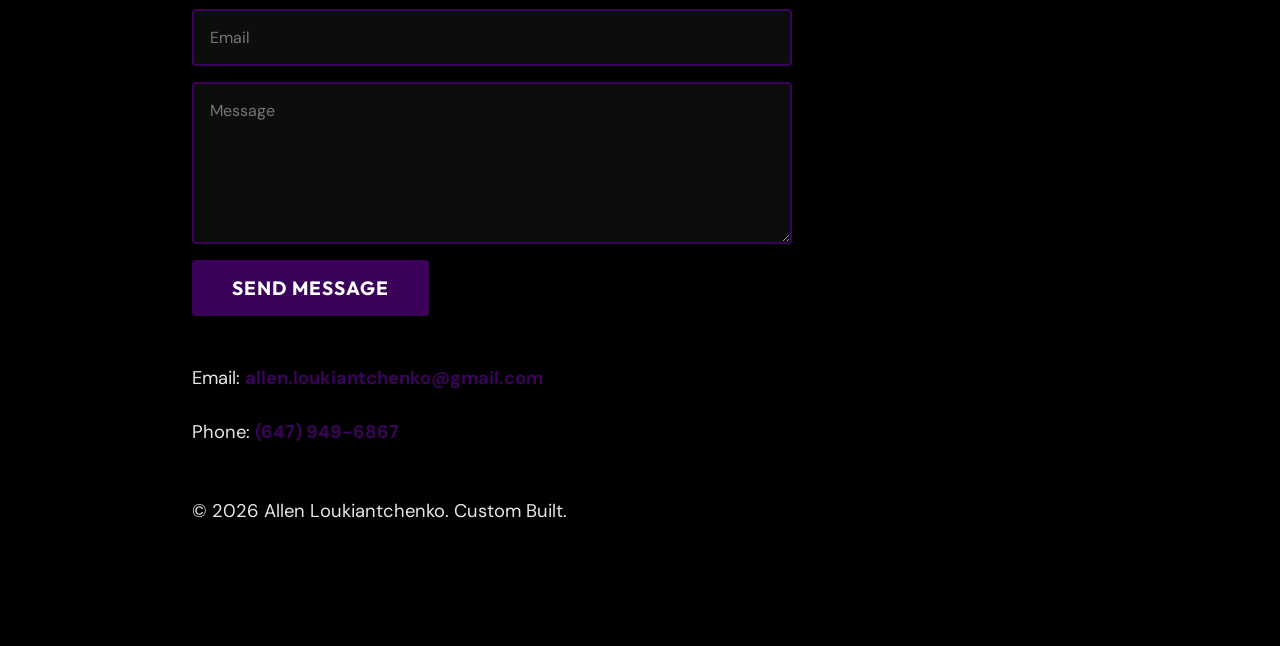
==== commit 8fa85270: "Updated UI and removed oversized video files" ====
--- a/index.html
+++ b/index.html
@@ -5,10 +5,9 @@
     <meta name="viewport" content="width=device-width, initial-scale=1.0">
     <title>Allen Loukiantchenko | Portfolio</title>
     
-    <!-- Google Fonts: Montserrat for Headings, Inter for Body Text -->
     <link rel="preconnect" href="https://fonts.googleapis.com">
     <link rel="preconnect" href="https://fonts.gstatic.com" crossorigin>
-    <link href="https://fonts.googleapis.com/css2?family=Inter:wght@300;400;600&family=Montserrat:wght@700;800&display=swap" rel="stylesheet">
+    <link href="https://fonts.googleapis.com/css2?family=DM+Sans:wght@400;500;700&family=Outfit:wght@600;700;800&display=swap" rel="stylesheet">
 
     <style>
         /* =========================================
@@ -19,13 +18,12 @@
             --bg-purple: #1a032b;
             --accent-purple: #3a0359;
             --accent-hover: #550580;
-            --accent-orange: #FF9F1C; /* New Complementary Contrast Color */
+            --accent-orange: #FF9F1C; 
             --text-main: #ffffff;
             --text-muted: rgba(255, 255, 255, 0.7);
             
-            /* Custom Typography Variables */
-            --font-headings: 'Montserrat', sans-serif;
-            --font-body: 'Inter', sans-serif;
+            --font-headings: 'Outfit', sans-serif;
+            --font-body: 'DM Sans', sans-serif;
         }
 
         * { margin: 0; padding: 0; box-sizing: border-box; }
@@ -50,12 +48,12 @@
 
         .btn {
             display: inline-block;
-            font-family: var(--font-headings); /* Buttons use heading font for punchiness */
-            font-size: 1rem;
+            font-family: var(--font-headings); 
+            font-size: 1.2rem; 
             font-weight: 700;
             text-transform: uppercase;
             letter-spacing: 1px;
-            padding: 0.85rem 2rem;
+            padding: 1rem 2.5rem; 
             color: var(--text-main);
             background-color: var(--accent-purple);
             border: none;
@@ -86,14 +84,14 @@
             box-shadow: 0 4px 15px rgba(0,0,0,0.5);
         }
 
+        .top-nav .btn { font-size: 1rem; padding: 0.75rem 1.5rem; }
         .nav-left { display: flex; gap: 15px; }
 
         /* =========================================
            4. INTRO SECTION 
            ========================================= */
         .intro-section {
-            /* Upgraded to an angled gradient for depth */
-            background: linear-gradient(135deg, var(--bg-dark) 30%, var(--bg-purple) 100%);
+            background: radial-gradient(circle at 75% 50%, var(--bg-purple) 0%, var(--bg-dark) 70%);
             min-height: 100vh;
             display: flex;
             flex-direction: column;
@@ -109,18 +107,8 @@
             width: 100%;
         }
 
-        .intro-text {
-            flex: 1;
-            padding-left: 15%;
-            padding-right: 2rem;
-        }
-
-        .intro-image {
-            flex: 1;
-            display: flex;
-            justify-content: flex-end;
-            padding-right: 15%;
-        }
+        .intro-text { flex: 1; padding-left: 15%; padding-right: 2rem; }
+        .intro-image { flex: 1; display: flex; justify-content: flex-end; padding-right: 15%; }
 
         .intro-text .subtitle {
             color: var(--text-muted);
@@ -137,20 +125,19 @@
             margin: 1.5rem 0;
         }
 
-        /* Formatting for the new availability blurb */
         .availability-blurb {
             color: var(--accent-orange);
-            font-weight: 600;
+            font-family: var(--font-body); 
+            font-weight: 700;
             font-size: 1.25rem;
-            margin-bottom: 0; /* Keeps it tight to the separator */
+            margin-bottom: 0; 
         }
 
         .intro-image img {
             width: 100%;
             max-width: 650px;
             border-radius: 0.25rem;
-            border: 4px solid var(--accent-purple);
-            box-shadow: 0 10px 30px rgba(0,0,0,0.6);
+            box-shadow: 0 10px 40px rgba(0,0,0,0.8), 0 0 30px rgba(58, 3, 89, 0.3);
             object-fit: cover;
             aspect-ratio: 1/1;
         }
@@ -172,17 +159,15 @@
             color: var(--bg-dark);
             margin: 0;
             display: flex;
-            align-items: center;
-            gap: 12px;
-        }
-
-        .projects-bar .arrow {
-            color: var(--accent-purple);
-            font-size: 2rem;
-        }
-
-        /* =========================================
-           6. PROJECT ZIG-ZAG LAYOUT & LOGOS
+            align-items: center; 
+            gap: 15px; 
+        }
+
+        .projects-bar .arrow { color: var(--accent-purple); font-size: 2.5rem; line-height: 1; }
+        .projects-bar .btn { font-size: 1rem; padding: 0.75rem 1.5rem; }
+
+        /* =========================================
+           6. PROJECT ZIG-ZAG LAYOUT
            ========================================= */
         .project-item { display: flex; align-items: stretch; min-height: 500px; }
         .project-item.orient-left { flex-direction: row; }
@@ -218,11 +203,10 @@
             padding: 2px;
         }
 
-        /* High contrast metadata class */
         .project-meta {
             color: var(--accent-orange);
-            font-family: var(--font-headings);
-            font-size: 1rem;
+            font-family: var(--font-body); 
+            font-size: 1.1rem;
             font-weight: 700;
             text-transform: uppercase;
             letter-spacing: 1px;
@@ -233,42 +217,136 @@
         .project-image img { position: absolute; top: 0; left: 0; width: 100%; height: 100%; object-fit: cover; }
 
         /* =========================================
-           7. CONTACT SECTION
-           ========================================= */
-        .contact-section {
-            padding: 6rem 15%;
+           7. CASE STUDY MODAL (BLOG SYSTEM)
+           ========================================= */
+        .modal-overlay {
+            position: fixed;
+            top: 0;
+            left: 0;
+            width: 100vw;
+            height: 100vh;
+            background: rgba(0, 0, 0, 0.85);
+            backdrop-filter: blur(5px);
+            z-index: 2000;
+            display: none; 
+            justify-content: center;
+            align-items: center;
+            opacity: 0;
+            transition: opacity 0.3s ease;
+        }
+
+        .modal-overlay.active { display: flex; opacity: 1; }
+
+        .modal-container {
             background-color: var(--bg-dark);
-            text-align: left;
-        }
-
-        .contact-form {
+            border: 2px solid var(--accent-purple);
+            border-radius: 0.5rem;
+            width: 95%; 
+            max-width: 1400px; 
+            max-height: 85vh;
+            overflow-y: auto;
+            position: relative;
+            padding: 4rem; 
+            box-shadow: 0 15px 50px rgba(0,0,0,0.8);
+        }
+
+        .modal-close {
+            position: absolute;
+            top: 1.5rem;
+            right: 2rem;
+            background: transparent;
+            border: none;
+            color: var(--text-main);
+            font-size: 2.5rem;
+            cursor: pointer;
+            line-height: 1;
+            transition: color 0.2s ease;
+            z-index: 10;
+        }
+
+        .modal-close:hover { color: var(--accent-orange); }
+
+        .modal-content-block { display: none; }
+        .modal-content-block.active { display: block; }
+        
+        .modal-content-block h2 {
+            font-size: 3rem;
+            margin-bottom: 2rem;
+            border-bottom: 2px solid rgba(255, 255, 255, 0.2);
+            padding-bottom: 1rem;
+        }
+
+        .modal-body {
+            display: flex;
+            flex-direction: row;
+            gap: 4rem; 
+            align-items: flex-start; 
+        }
+
+        .modal-text {
+            flex: 1.5; 
             display: flex;
             flex-direction: column;
-            gap: 1rem;
-            max-width: 600px;
-            margin-top: 2rem;
-        }
-
+            gap: 1.5rem; 
+        }
+
+        .modal-text p { margin-bottom: 0; font-size: 1.2rem; }
+        .modal-text h3 { margin-top: 1rem; color: var(--accent-orange); }
+
+        /* --- NEW MODAL LIST STYLES --- */
+        .modal-text ul {
+            list-style-type: disc;
+            padding-left: 2rem; /* Indents the bullets perfectly */
+            margin-bottom: 1.5rem; /* Matches the spacing of paragraphs */
+        }
+
+        .modal-text li {
+            font-size: 1.2rem;
+            margin-bottom: 0.75rem; /* Gives space between each bullet */
+            line-height: 1.6;
+        }
+
+        /* Makes the bullet dot itself orange for a custom UI touch */
+        .modal-text li::marker {
+            color: var(--accent-orange);
+        }
+
+        .modal-gallery {
+            flex: 1; 
+            display: flex;
+            flex-direction: column;
+            gap: 2rem; 
+            position: sticky; 
+            top: 0;
+        }
+
+        .modal-gallery img, .modal-gallery video {
+            width: 100%;
+            border-radius: 0.5rem;
+            border: 2px solid var(--accent-purple);
+            box-shadow: 0 10px 30px rgba(0,0,0,0.5);
+            object-fit: cover;
+            background-color: #000; 
+        }
+
+        /* =========================================
+           8. CONTACT SECTION
+           ========================================= */
+        .contact-section { padding: 6rem 15%; background-color: var(--bg-dark); text-align: left; }
+        .contact-form { display: flex; flex-direction: column; gap: 1rem; max-width: 600px; margin-top: 2rem; }
         .contact-form input, .contact-form textarea {
-            width: 100%;
-            padding: 1rem;
-            background-color: rgba(255, 255, 255, 0.05);
-            border: 2px solid var(--accent-purple);
-            border-radius: 0.25rem;
-            color: var(--text-main);
-            font-family: var(--font-body);
-            font-size: 1rem;
-        }
-
+            width: 100%; padding: 1rem; background-color: rgba(255, 255, 255, 0.05);
+            border: 2px solid var(--accent-purple); border-radius: 0.25rem;
+            color: var(--text-main); font-family: var(--font-body); font-size: 1rem;
+        }
         .contact-form textarea { resize: vertical; }
         .contact-form input:focus, .contact-form textarea:focus { outline: none; border-color: var(--text-main); }
-
         .footer-info { margin-top: 3rem; }
         .footer-info a { color: var(--accent-purple); text-decoration: none; font-weight: bold; }
         .footer-info a:hover { color: var(--text-main); }
 
         /* =========================================
-           8. MOBILE RESPONSIVE DESIGN
+           9. MOBILE RESPONSIVE DESIGN
            ========================================= */
         @media screen and (max-width: 1024px) {
             .top-nav { flex-direction: column; padding: 1rem; gap: 10px; position: relative; }
@@ -281,12 +359,16 @@
             .intro-image { justify-content: center; padding: 0; }
             
             .projects-bar { flex-direction: column; gap: 20px; padding: 2rem 5%; text-align: center; }
-            
             .project-header { justify-content: center; } 
+            
             .project-item.orient-left, .project-item.orient-right { flex-direction: column; }
             .project-content { padding: 3rem 5%; align-items: center; text-align: center; }
             .project-image { min-height: 350px; }
             
+            .modal-container { padding: 2rem 1.5rem; }
+            .modal-body { flex-direction: column; gap: 2rem; }
+            .modal-gallery { position: relative; } 
+            
             .contact-section { padding: 4rem 5%; text-align: center; align-items: center;}
             .contact-form { margin: 2rem auto; }
         }
@@ -294,7 +376,6 @@
 </head>
 <body id="top"> 
 
-    <!-- TOP NAVIGATION BAR -->
     <nav class="top-nav">
         <div class="nav-left">
             <a href="#top" class="btn">Home</a>
@@ -304,84 +385,72 @@
         <a href="#contact" class="btn">Contact Me</a>
     </nav>
 
-    <!-- INTRO SECTION -->
     <section class="intro-section">
         <div class="intro-content">
-            
             <div class="intro-text">
                 <h1>Allen<br>Loukiantchenko</h1>
-                <p class="subtitle">Mechatronics Engineering | Robotics & Manufacturing</p>
-                
+                <p class="subtitle">Mechatronics Engineer | Robotics & Manufacturing</p>
                 <hr class="intro-separator" />
-                
-                <p>I am a Mechatronics Engineering student passionate about designing adaptable robotic systems, optimizing complex manufacturing processes, and bridging the gap between mechanical hardware and software control. From full-stack CAD design in SolidWorks to deploying Inverse Kinematics on microcontrollers, I specialize in taking physical builds from digital theory to functional reality.</p>
-                
+                <p> We are living on the precipice of a robotics revolution, and I am thrilled to be in the midst of it. <br>
+                    As a mechatronics engineer, I have been keenly aware of how the modern world is being irrevocably altered by the advent of AI and modern robotics over the last few years, be it in the fields of agentic software, manufacturing, or direct product design. <br>
+                    I love taking complex projects from the brainstorm phase and into reality, seeing how a design comes to life, and (even if in a small way) using these designs to help benefit all of humanity.</p>
                 <hr class="intro-separator" style="margin-bottom: 1.5rem;" />
                 <p class="availability-blurb">Available for Fall 2026 Opportunities</p>
             </div>
-
             <div class="intro-image">
-                <img src="images/profile_picture.jpg" alt="Allen Loukiantchenko" />
-            </div>
-            
+                <img src="images/PFP.jpg" alt="Allen Loukiantchenko" />
+            </div>
         </div>
 
-        <!-- PROJECTS TITLE BAR -->
         <div class="projects-bar" id="projects-bar">
             <h2>My Projects <span class="arrow">&#8595;</span></h2>
             <button id="sort-btn" class="btn">Current Sort: Newest First</button>
         </div>
     </section>
 
-    <!-- PROJECT LIST SECTION -->
     <div id="projects"> 
 
-        <!-- 1. OMNI Capstone Project -->
         <article class="project-item">
             <div class="project-content">
                 <div class="project-header">
                     <h2>OMNI Modular Robotic Arm</h2>
                 </div>
                 <p class="project-meta">Sep 2025 - Mar 2026</p>
-                <p>Designed a 5-DOF adaptable robotic manipulator system using SolidWorks. Fabricated modular joints utilizing 3D-printed PETG bushings, bayonet mounts, and plunger pins to maintain concentricity and allow for rapid physical modularity. Programmed automatic Inverse Kinematics Algorithms for servo motors using Raspberry Pi and STM32 controllers, resulting in rapid arm reconfiguration within 1 minute.</p>
-                <div><a href="#" class="btn btn-outline">Read Full Case Study</a></div>
-            </div>
-            <div class="project-image">
-                <img src="images/OMNI_Main_Pic.jpg" alt="OMNI Robotic Arm" />
-            </div>
+                <p>Designed a 5-DOF adaptable robotic manipulator system using SolidWorks. Fabricated modular joints utilizing 3D-printed PETG bushings, bayonet mounts, and plunger pins to maintain concentricity and allow for rapid physical modularity. Programmed automatic Inverse Kinematics Algorithms for servo motors using Raspberry Pi and STM32 controllers, resulting in rapid arm reconfiguration.</p>
+                
+                <button class="btn btn-outline" onclick="openModal('modal-omni')">Read More</button>
+            </div>
+            <div class="project-image"><img src="images/OMNI/OMNI_1.jpg" alt="OMNI Robotic Arm" /></div>
         </article>
 
-        <!-- 2. Able Innovations -->
         <article class="project-item">
             <div class="project-content">
                 <div class="project-header">
-                    <img src="images/able_logo.jpg" alt="Able Innovations" class="company-logo" />
+                    <img src="images/Able/Able_Logo.jpg" alt="Able Innovations" class="company-logo" />
                     <h2>Able Innovations</h2>
                 </div>
                 <p class="project-meta">Mechanical Engineer Intern | May 2025 - Aug 2025</p>
-                <p>Designed automated patient transfer system components using SolidWorks, resulting in reduced manufacturing complexity and cost savings. Fabricated rapid prototype solutions for on-site breakdowns using CAD and machine tools, resulting in minimized equipment downtime. Analyzed manufacturing workflows alongside the production team to increase operational efficiency and improved operator ergonomics.</p>
-            </div>
-            <div class="project-image">
-                <img src="images/able_innovations_photo.jpg" alt="Able Innovations" />
-            </div>
+                <p>Directly worked on the design of an automated patient transfer system, creating new components and making improvements using SolidWorks, resulting in reduced manufacturing complexity and cost savings. Fabricated rapid prototype solutions for on-site breakdowns using CAD and machine tools. Analyzed manufacturing workflows alongside the production team to increase operational efficiency and improved operator ergonomics.</p>
+                
+                <!-- <button class="btn btn-outline" onclick="openModal('modal-able')">Read More</button> -->
+            </div>
+            <div class="project-image"><img src="images/Able/Able_1.jpg" alt="Able Innovations" /></div>
         </article>
 
-        <!-- 3. Schaeffler / Vitesco -->
         <article class="project-item">
             <div class="project-content">
                 <div class="project-header">
-                    <img src="images/schaeffler_logo.jpg" alt="Schaeffler" class="company-logo" />
+                    <img src="images/Schaeffler/Schaeffler_Logo.jpg" alt="Schaeffler" class="company-logo" />
                     <h2>Schaeffler / Vitesco</h2>
                 </div>
                 <p class="project-meta">R&D Engineer Intern | Jan 2025 - Apr 2025</p>
                 <p>Designed A and B sample prototypes using Catia and stack-up analysis, resulting in client-compliant dimensional fits. Analyzed CMM and durability test data using Minitab and Excel, resulting in the successful diagnosis of leakage failures in automotive coolant flow control valves. Calculated performance differences between ETF and ULV oils with respect to thermoplastics and seals.</p>
-            </div>
-            <div class="project-image">
-                <img src="images/pic03.jpg" alt="Schaeffler" />
-            </div>
+                
+                <button class="btn btn-outline" onclick="openModal('modal-schaeffler')">Read More</button>
+            </div>
+            <div class="project-image"><img src="images/Schaeffler/Schaeffler_0.jpg" alt="Schaeffler" /></div>
         </article>
 
-        <!-- 4. Stewart Platform -->
         <article class="project-item">
             <div class="project-content">
                 <div class="project-header">
@@ -389,45 +458,42 @@
                 </div>
                 <p class="project-meta">Project | Sep 2024 - Dec 2024</p>
                 <p>Designed a platform capable of automatic ball balancing alongside a multidisciplinary team, resulting in comprehensive mechanical, hardware, and software integration. Manufactured platform components using SolidWorks, 3D printing, and laser cutting. Programmed feedback control systems using PID algorithms, Arduino, and Raspberry Pi, resulting in enhanced responsiveness and accurate camera-based ball tracking.</p>
-            </div>
-            <div class="project-image">
-                <img src="images/stewart_platform.jpg" alt="Stewart Platform" />
-            </div>
+                
+                <button class="btn btn-outline" onclick="openModal('modal-stewart')">Read More</button>
+            </div>
+            <div class="project-image"><img src="images/Stewart_Platform/Stewart_1.jpg" alt="Stewart Platform" /></div>
         </article>
 
-        <!-- 5. Tesla -->
         <article class="project-item">
             <div class="project-content">
                 <div class="project-header">
-                    <img src="images/tesla_logo.jpg" alt="Tesla" class="company-logo" />
+                    <img src="images/Tesla/Tesla_Logo.jpg" alt="Tesla" class="company-logo" />
                     <h2>Tesla</h2>
                 </div>
                 <p class="project-meta">Process Engineer Intern | Sep 2023 - Dec 2023</p>
-                <p>Designed improved manufacturing jigs using SolidWorks, resulting in drastically reduced safety incidents and improved ergonomics for EV drivetrain assembly lines. Created optimized jig solutions by consulting stakeholders, resulting in significant cost savings. Fabricated iterative jig prototypes using 3D Printing, resulting in reduced cycle time for EV door-line window assembly.</p>
-            </div>
-            <div class="project-image">
-                <img src="images/pic04.jpg" alt="Tesla" />
-            </div>
+                <p>Saved cost and cycle times in General Assembly plany by designing improved manufacturing jigs using SolidWorks and updating existing processes, resulting in improvements across multiple manufacturing lines including drivetrain, door-line window, trim, etc. Drastically reduced safety incidents and improved ergonomics for specific high-risk/complaint processes, esnuring production associate needs were being properly met.</p>
+                
+                </div>
+            <div class="project-image"><img src="images/Tesla/Tesla_1.jpg" alt="Tesla" /></div>
         </article>
         
-        <!-- 6. Polycorp -->
         <article class="project-item">
             <div class="project-content">
                 <div class="project-header">
-                    <img src="images/polycorp_logo.jpg" alt="Polycorp" class="company-logo" />
+                    <img src="images/Polycorp/Polycorp_Logo.jpg" alt="Polycorp" class="company-logo" />
                     <h2>Polycorp</h2>
                 </div>
                 <p class="project-meta">Mechanical/Manufacturing Intern | Jan 2023 - Apr 2023</p>
                 <p>Designed reverse-engineered CAD models using SolidWorks, resulting in component compatibility across legacy and modern parts. Iteratively developed unique operational jigs using SolidWorks and machine tools, resulting in resolved safety hazards and increased manufacturing efficiency across various rubber press and calender processes.</p>
-            </div>
-            <div class="project-image">
-                <img src="images/polycorp.jpg" alt="Polycorp" />
-            </div>
+                
+                <!-- <button class="btn btn-outline" onclick="openModal('modal-polycorp')">Read More</button> -->
+            </div>
+            <div class="project-image"><img src="images/Polycorp/Polycorp_2.jpg" alt="Polycorp" /></div>
+            <div class="project-image"><img src="images/Polycorp/Polycorp_3.jpg" alt="Polycorp" /></div>
         </article>
 
-    </div> <!-- End of Project List -->
-
-    <!-- CONTACT SECTION -->
+    </div>
+
     <section id="contact" class="contact-section">
         <h2>Get in touch</h2>
         <p><strong>Available for Fall 2026 Opportunities.</strong> Whether you have a question about my robotic arm mechanisms, want to discuss manufacturing optimizations, or have a potential role, my inbox is always open.</p>
@@ -449,8 +515,130 @@
         </div>
     </section>
 
-    <!-- SORTING ENGINE SCRIPT -->
+    <div id="case-study-overlay" class="modal-overlay">
+        <div class="modal-container">
+            <button class="modal-close" onclick="closeModal()">&times;</button>
+            
+            <div id="modal-omni" class="modal-content-block">
+                <h2>OMNI Modular Robotic Arm - Case Study</h2>
+                
+                <div class="modal-body">
+                    <div class="modal-text">
+                        <h3>Context</h3>
+                        <p>Coming into this project I had little tangible robotics work experience, but nonetheless for the longest time I have been interested in bringing a modular robotic arm to the industrial space. When embarking on my capstone project that was exactly the plan, but after consultation with experts and advisors my group decided to make a modular robotic arm for an educational setting.</p>
+                        
+                        <h3>The Goal</h3>
+                        <p>When designing the OMNI arm, the primary hurdle was creating a physical system that could be reconfigured on the fly without losing structural integrity and staying easy to use. Most educational robotic arms are rigid; OMNI needed to be modular.</p>
+                        
+                        <h3>Mechanical Design & Materials</h3>
+                        <p>To solve this, I designed a unique bayonet mounting system. While steel was considered for the links, aluminum tubing was ultimately selected to reduce the moment of inertia and alleviate stress on the servo motors during rapid movements. To ensure smooth rotation without the cost of high-end bearings, I designed 3D-printed PETG bushings, which esnured concentricity, provided excellent wear resistance, and helped soften the effects of improper tolerance stackups from the machined parts.</p>
+
+                        <h3>Kinematics & Controls</h3>
+                        <p>The hardware is controlled via a combination of a Raspberry Pi and STM32 microcontrollers. A user needs to simply input the present configuration and the Pi does the rest, using a robust Inverse Kinematics algorithm, it can automatically calculate the necessary joint angles for any spatial coordinate, adapting instantly when physical links are added or removed.</p>
+                            
+                        <h3>Takeaways</h3>
+                        <p>The project was quite effective despite our significant time and budgetary constraints. That being said, there are lots of things I would change to further improve the design, so a 2nd Revision might look something like this:</p>
+                        <ul>
+                            <li>All/mostly plastic body to further reduce weight and lower cost of manufacturing</li>
+                            <li>Integrate custom made PCB's for each joint, saving space and cost on redundant microcontrollers as well as improve performance by allowing for unique ID's and more nuanced communication between joints</li>
+                            <li>A custom-made end effector adapter that allows for a wide variety of end effectors to be used without significant modifications required by the user</li>
+                            <li>Improved electrical connections, allowing for more seamless and reliable connection, preferably as part of the joint mating process rather than use cables</li>
+                        </ul>
+                    </div>
+
+                    <div class="modal-gallery">
+                        <video src="images/OMNI/OMNI_Moving.mp4" autoplay loop muted controls></video>
+                        <img src="images/OMNI/OMNI_2.jpg" alt="OMNI Arm Structure">
+                        <img src="images/OMNI/OMNI_3.jpg" alt="OMNI Arm Structure">
+                        <img src="images/OMNI/OMNI_1.jpg" alt="OMNI Arm Structure">
+                        <img src="images/OMNI/OMNI_4.jpg" alt="OMNI Arm Structure">
+                        <img src="images/OMNI/OMNI_5.jpg" alt="OMNI Arm Structure">
+                    </div>
+                </div>
+
+            </div>
+
+            <div id="modal-able" class="modal-content-block">
+                <h2>Able Innovations - Engineering Details</h2>
+                <div class="modal-body">
+                    <div class="modal-text">
+                        <p>Add your deeper dive into the rapid prototyping solutions and patient transfer mechanisms you developed here. You can use the exact same h3 and p tag structure as the OMNI modal above!</p>
+                    </div>
+                    <div class="modal-gallery">
+                        <img src="images/Able/Able_1.jpg" alt="Able Innovations Detail">
+                    </div>
+                </div>
+            </div>
+
+            <div id="modal-schaeffler" class="modal-content-block">
+                <h2>Schaeffler / Vitesco - R&D Deep Dive</h2>
+                <div class="modal-body">
+                    <div class="modal-text">
+                        <ul>
+                            <li> Diagnosed warranty issues with CFCV (Coolant Flow Control Valves) by analyzing CT Scans using Lumafield and creating detailed excel calculators to develop measurement test data, helping to identify trends and potential issues for specific products</li>
+                            <li> Devloped A Sample prototype of new oil pump design, working directly with design teams to meet customer requirements and improving on previous designs to reduce leakage and improve performance</li>
+                            <li> Created detailed drawings of A sample parts for manufacturing at in-house facility and ensure consistency with ongoing B sample design</li>
+                            <li> Supported B sample design team by running analysis on gerotor surface tolerancing, comparing theoretical values with actual manufacturer measurements to further design decisionsli>
+                        </ul>
+                    </div>
+                    <div class="modal-gallery">
+                        <img src="images/Schaeffler/Schaeffler_1.jpg" alt="Schaeffler Detail">
+                        <img src="images/Schaeffler/Schaeffler_2.jpg" alt="Schaeffler Detail">
+                        <img src="images/Schaeffler/Schaeffler_3.jpg" alt="Schaeffler Detail">
+                        <img src="images/Schaeffler/Schaeffler_4.jpg" alt="Schaeffler Detail">
+                        <img src="images/Schaeffler/Schaeffler_5.jpg" alt="Schaeffler Detail">
+                    </div>
+                </div>
+            </div>
+
+            <div id="modal-stewart" class="modal-content-block">
+                <h2>Stewart Platform - Kinematics & Code</h2>
+                <div class="modal-body">
+                    <div class="modal-text">
+                        <ul>
+                            <li> Designed custom motor fixture and linkages to transmit rotation from the shaft to lateral motion of one side of a hexagonal platform</li>
+                            <li> Used 3D printed and acrylic materials to create cheap and easy to work with components for prototype work</li>
+                            <li> Integrated feedback control systems using a camera for ball tracking and PID algorithms, using an arduino and Raspberry Pi to enhance responsiveness</li>
+                        </ul>                    </div>
+                    <div class="modal-gallery">
+                        <video src="images/Stewart_Platform/Stewart_Moving.mp4" autoplay loop muted controls></video>
+                        <img src="images/Stewart_Platform/Stewart_2.jpg" alt="Stewart Platform Detail">
+                        <img src="images/Stewart_Platform/Stewart_3.jpg" alt="Stewart Platform Detail">
+                        <img src="images/Stewart_Platform/Stewart_4.jpg" alt="Stewart Platform Detail">
+                        <img src="images/Stewart_Platform/Stewart_5.jpg" alt="Stewart Platform Detail">
+                    </div>
+                </div>
+            </div>
+
+            <div id="modal-tesla" class="modal-content-block">
+                <h2>Tesla - Process Engineering</h2>
+                <div class="modal-body">
+                    <div class="modal-text">
+                        <p>Elaborate on the specific EV drivetrain assembly lines and how your 3D printed jigs reduced cycle times.</p>
+                    </div>
+                    <div class="modal-gallery">
+                        <img src="images/Tesla_1.jpg" alt="Tesla Detail">
+                    </div>
+                </div>
+            </div>
+
+            <div id="modal-polycorp" class="modal-content-block">
+                <h2>Polycorp - Reverse Engineering</h2>
+                <div class="modal-body">
+                    <div class="modal-text">
+                        <p>Talk about the specific legacy parts you reverse-engineered and the manufacturing hurdles you solved.</p>
+                    </div>
+                    <div class="modal-gallery">
+                        <img src="images/Polycorp/Polycorp_1.jpg" alt="Polycorp Detail">
+                    </div>
+                </div>
+            </div>
+            
+        </div>
+    </div>
+
     <script>
+        // --- Sorting Engine ---
         let isNewestFirst = true;
         
         function applyZigZag() {
@@ -464,21 +652,58 @@
                 }
             });
         }
-
         applyZigZag();
 
         document.getElementById('sort-btn').addEventListener('click', function(e) {
             e.preventDefault();
             isNewestFirst = !isNewestFirst;
-            
             this.innerText = isNewestFirst ? "Current Sort: Newest First" : "Current Sort: Oldest First";
-
             const list = document.getElementById('projects');
             const projectsArray = Array.from(list.getElementsByClassName('project-item'));
-
             projectsArray.reverse().forEach(proj => list.appendChild(proj));
             applyZigZag();
         });
+
+        // --- Modal Engine ---
+        const overlay = document.getElementById('case-study-overlay');
+        const contentBlocks = document.querySelectorAll('.modal-content-block');
+
+        // Target all video elements inside modals to control playback
+        const allVideos = document.querySelectorAll('.modal-content-block video');
+
+        function openModal(modalId) {
+            contentBlocks.forEach(block => block.classList.remove('active'));
+            document.getElementById(modalId).classList.add('active');
+            overlay.classList.add('active');
+            document.body.style.overflow = 'hidden';
+            
+            // Automatically play video if one exists in the opened modal
+            const videoInModal = document.querySelector('#' + modalId + ' video');
+            if(videoInModal) {
+                let playPromise = videoInModal.play();
+                if (playPromise !== undefined) {
+                    playPromise.catch(error => {
+                        console.log("Video playback caught an error (likely a broken file path):", error);
+                    });
+                }
+            }
+        }
+
+        function closeModal() {
+            overlay.classList.remove('active');
+            document.body.style.overflow = 'auto';
+            
+            // Pause all videos so they don't keep playing audio/using resources in the background
+            allVideos.forEach(video => video.pause());
+        }
+
+        overlay.addEventListener('click', function(e) {
+            if (e.target === overlay) closeModal();
+        });
+
+        document.addEventListener('keydown', function(e) {
+            if (e.key === 'Escape' && overlay.classList.contains('active')) closeModal();
+        });
     </script>
 
 </body>
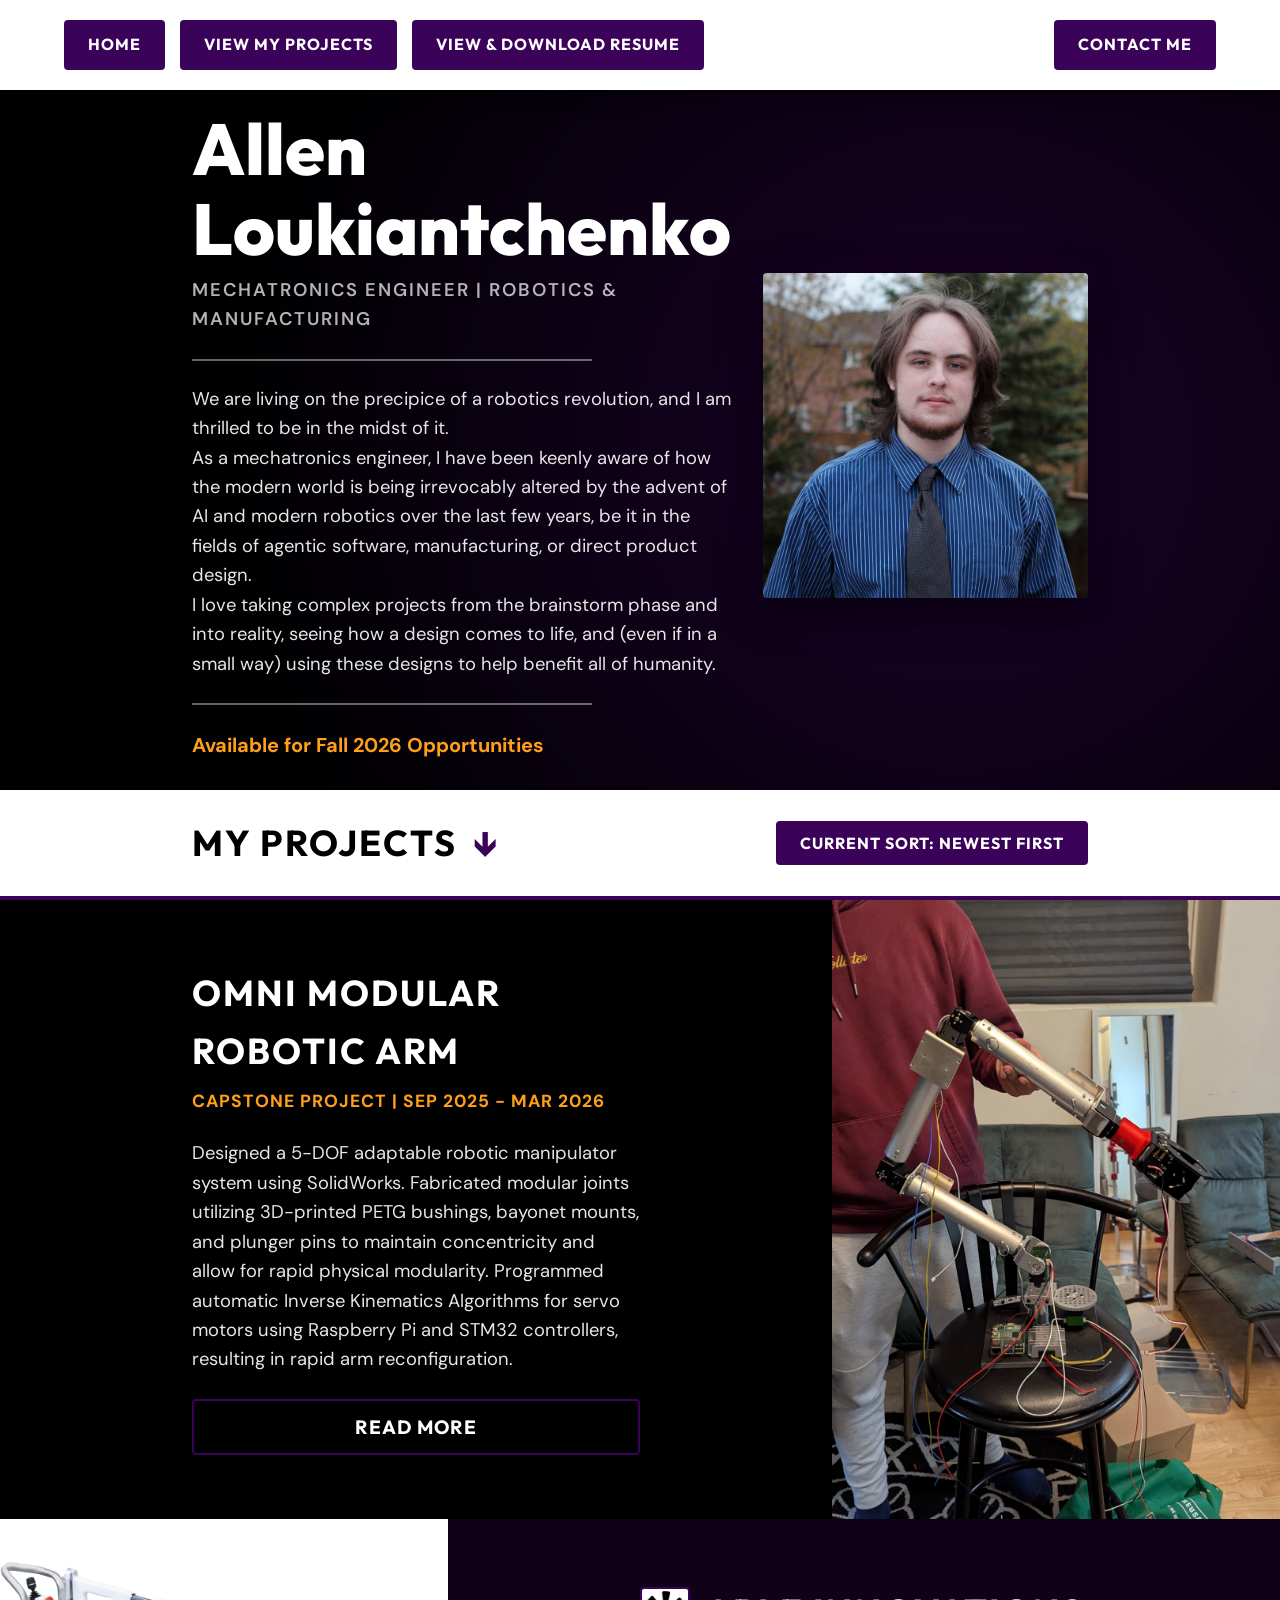
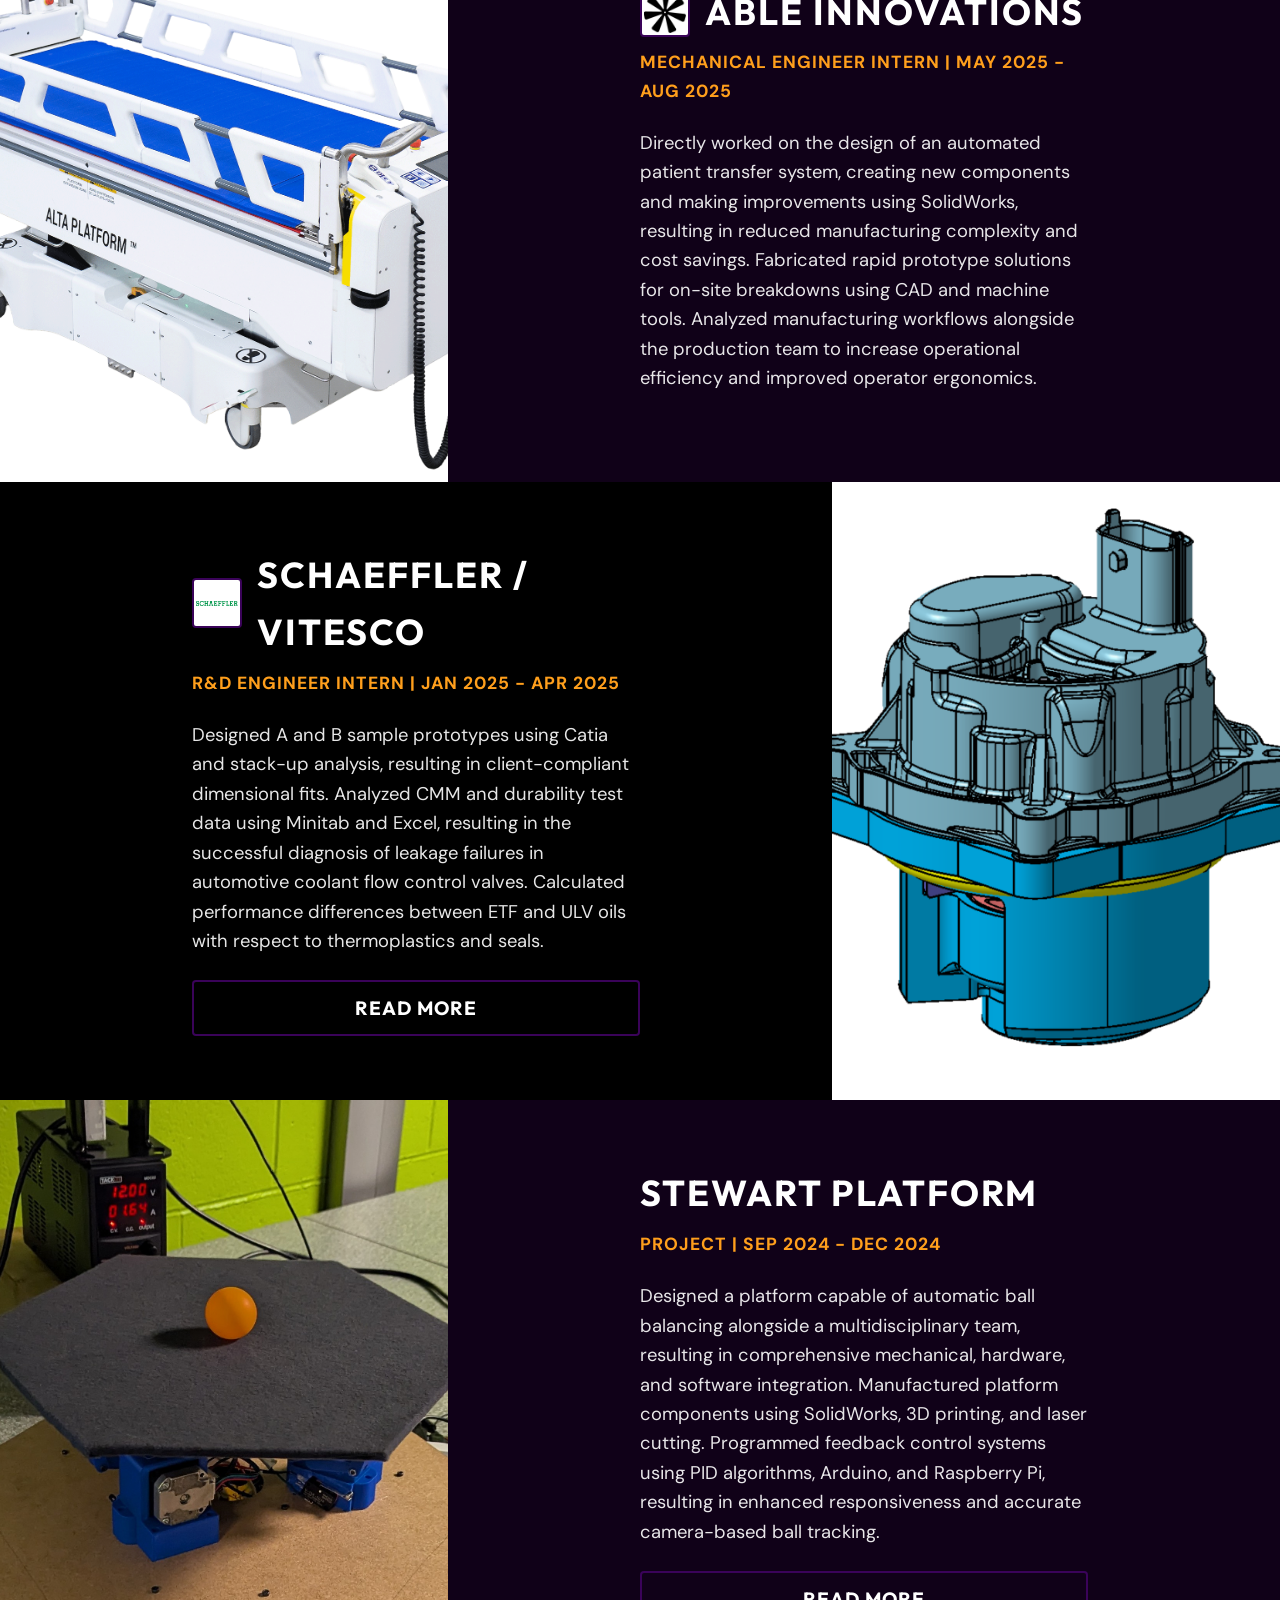
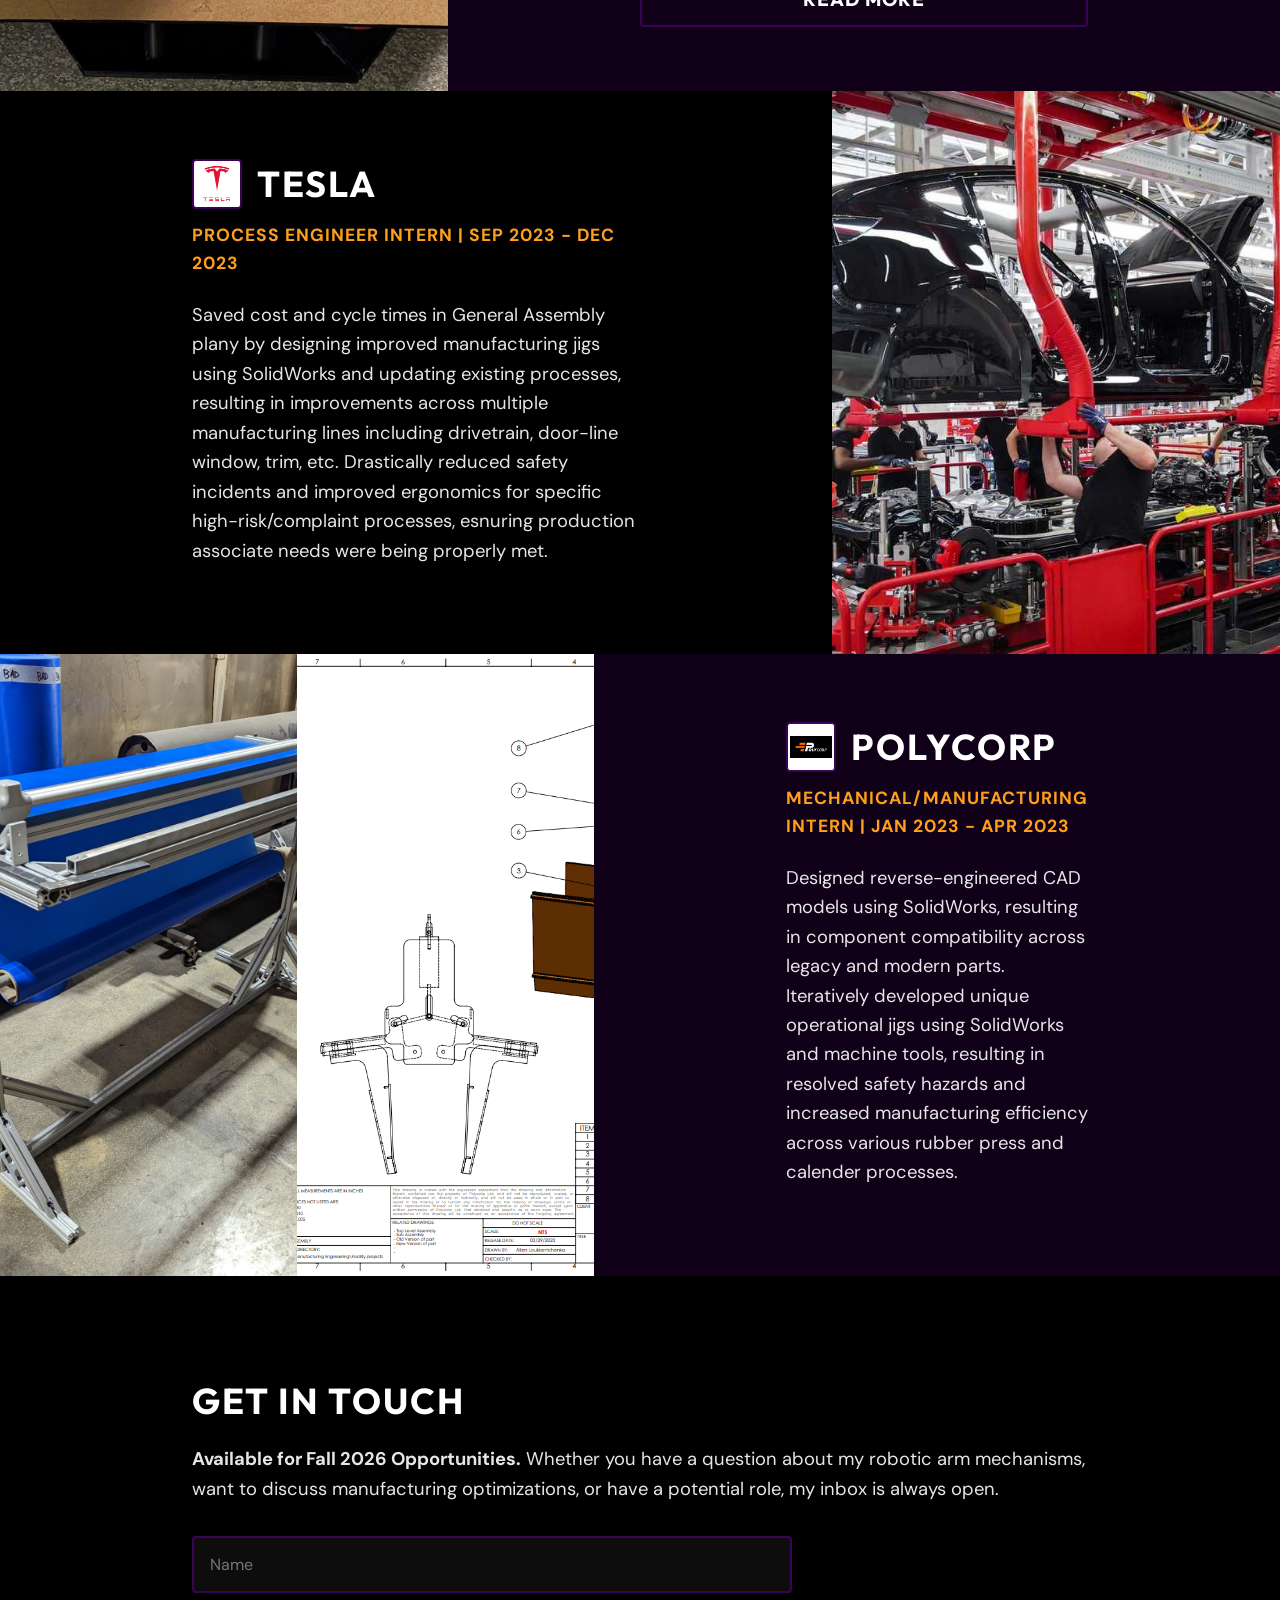
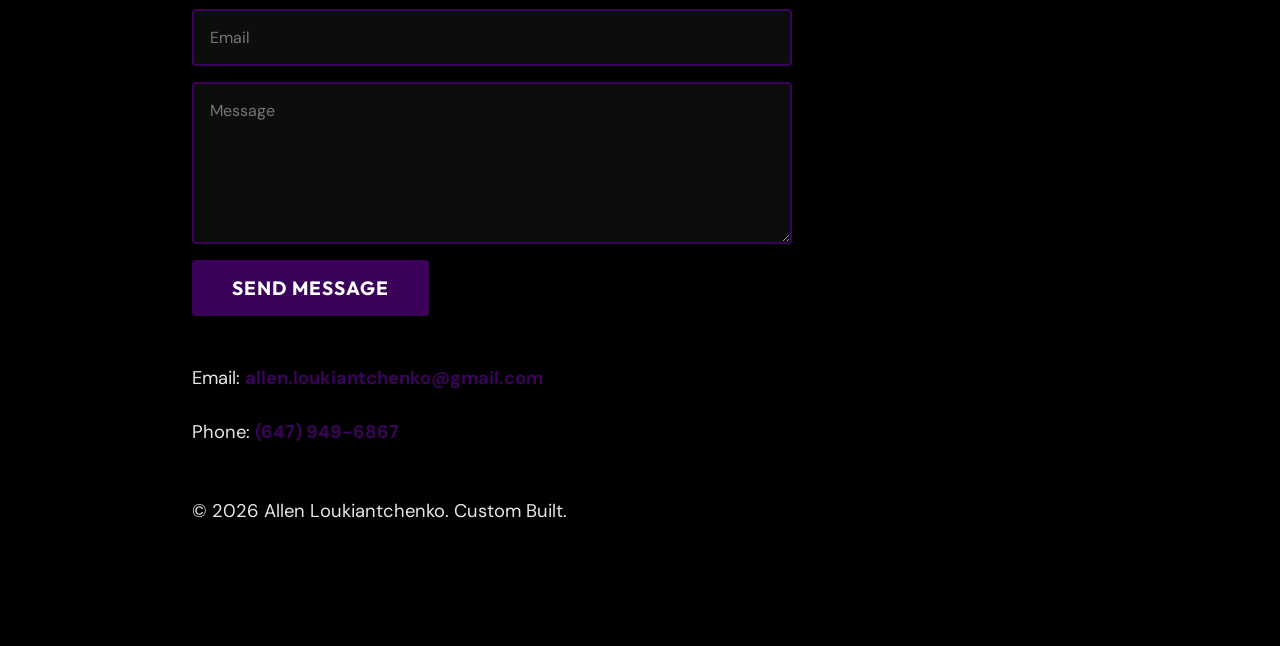
==== commit e5ec7e7a: "New Update" ====
--- a/index.html
+++ b/index.html
@@ -415,7 +415,7 @@
                 <div class="project-header">
                     <h2>OMNI Modular Robotic Arm</h2>
                 </div>
-                <p class="project-meta">Sep 2025 - Mar 2026</p>
+                <p class="project-meta">Capstone Project | Sep 2025 - Mar 2026</p>
                 <p>Designed a 5-DOF adaptable robotic manipulator system using SolidWorks. Fabricated modular joints utilizing 3D-printed PETG bushings, bayonet mounts, and plunger pins to maintain concentricity and allow for rapid physical modularity. Programmed automatic Inverse Kinematics Algorithms for servo motors using Raspberry Pi and STM32 controllers, resulting in rapid arm reconfiguration.</p>
                 
                 <button class="btn btn-outline" onclick="openModal('modal-omni')">Read More</button>
@@ -707,4 +707,10 @@
     </script>
 
 </body>
-</html>+</html>
+
+<!-- 
+git add .
+git commit -m "New Update"
+git push origin main
+-->
